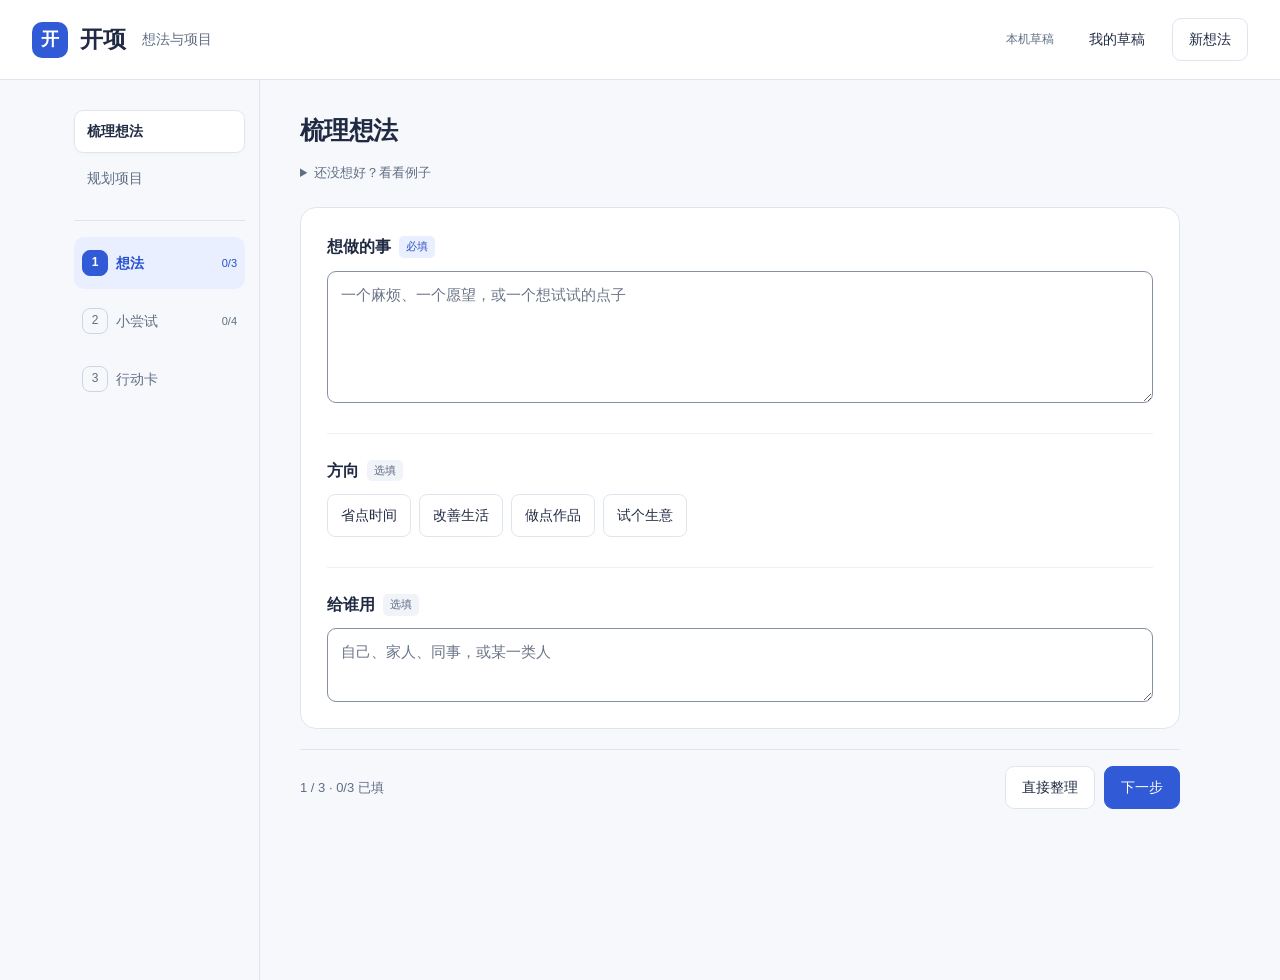
==== web/index.html @ a9c6fb35 "Add idea-to-action and project planning form with local drafts and Codex handoff" ====
<!doctype html>
<html lang="zh-CN">
<head>
<meta charset="utf-8">
<meta http-equiv="Content-Security-Policy" content="default-src 'self'; img-src 'self' data:; style-src 'self' 'unsafe-inline'; connect-src 'self'; object-src 'none'; base-uri 'none'; form-action 'none'"><meta name="viewport" content="width=device-width,initial-scale=1">
<title>开项 · 想法与项目</title>
<meta name="description" content="记录一个想法，整理一次小尝试；需要开发时，继续生成项目简报。">
<link rel="icon" href="data:image/svg+xml,%3Csvg xmlns='http://www.w3.org/2000/svg' viewBox='0 0 32 32'%3E%3Crect width='32' height='32' rx='9' fill='%232e55d4'/%3E%3Cpath d='M9 9h14v4H13v10H9zm8 8h6v6h-6z' fill='white'/%3E%3C/svg%3E">
<link rel="stylesheet" href="styles.css?v=dev">
</head>
<body>
<header class="topbar"><a class="brand" href="#" aria-label="开项首页"><span class="brand-icon">开</span><strong>开项</strong><span class="brand-sub">想法与项目</span></a><div class="header-actions"><span id="saveStatus" class="save-status" role="status">本机草稿</span><button id="draftsBtn" class="btn subtle">我的草稿</button><button id="newBtn" class="btn">新想法</button></div></header>
<div class="layout"><aside class="sidebar"><div class="mode-switch" role="group" aria-label="工作方式"><button data-mode="idea" aria-pressed="false">梳理想法</button><button data-mode="project" aria-pressed="false">规划项目</button></div><nav id="steps" aria-label="填写步骤"></nav></aside>
<main id="main" tabindex="-1"><div id="ideaView" hidden></div><div id="formView"></div><div id="resultView" hidden></div></main>
</div>
<div id="toast" class="toast" aria-hidden="true" hidden></div>
<div id="live" class="sr-only" role="status" aria-live="polite"></div>
<dialog id="draftDialog" aria-labelledby="draftTitle"><div class="dialog-head"><h2 id="draftTitle">我的草稿</h2><button class="btn" id="closeDrafts">关闭</button></div><p class="muted">保存在当前浏览器。换设备或清理浏览器前，请导出备份。</p><div id="draftList"></div><div class="dialog-footer"><button class="btn" id="importBtn">导入 JSON</button><button class="btn" id="backupDraft">备份当前草稿</button><input id="importFile" type="file" accept=".json,application/json" hidden></div></dialog>
<script type="module" src="app.js?v=dev"></script>
</body></html>
---- web/styles.css ----
:root{color-scheme:light;--ink:#202b43;--muted:#606e84;--blue:#315bd6;--soft:#eef3ff;--line:#dfe5ef;--bg:#f6f8fc;--white:#fff;--radius:16px}*{box-sizing:border-box}body{margin:0;font:16px/1.65 -apple-system,BlinkMacSystemFont,"PingFang SC","Microsoft YaHei",sans-serif;color:var(--ink);background:var(--bg)}button,input,textarea,select{font:inherit}button{cursor:pointer}button:disabled{cursor:not-allowed;opacity:.5}a{color:inherit}button,input,textarea,select,a{outline-offset:4px}button:focus-visible,a:focus-visible{outline:3px solid #6e91f1}button{color:inherit}h1,h2,h3,p{margin-top:0}h1{font-size:30px;line-height:1.35;letter-spacing:-.7px;margin-bottom:12px}h2{font-size:21px;line-height:1.45}h3{font-size:17px}.topbar{height:80px;background:white;border-bottom:1px solid var(--line);display:flex;align-items:center;justify-content:space-between;padding:0 32px;gap:20px}.brand{display:flex;align-items:center;gap:12px;text-decoration:none;white-space:nowrap}.brand-icon{width:36px;height:36px;border-radius:10px;background:var(--blue);color:#fff;display:grid;place-items:center;font-weight:700;font-size:18px}.brand strong{font-size:23px}.brand-sub{font-size:14px;color:var(--muted);border-left:1px solid var(--line);padding-left:12px}.header-actions{display:flex;align-items:center;gap:10px}.save-status{font-size:12px;color:var(--muted);margin-right:8px}.btn{display:inline-flex;align-items:center;justify-content:center;gap:6px;background:white;border:1px solid var(--line);border-radius:9px;padding:9px 16px;font-size:14px;min-height:42px;white-space:nowrap}.btn:hover{border-color:#a5b5d5;background:#f6f8fc}.btn.primary{color:white;background:var(--blue);border-color:var(--blue)}.btn.primary:hover{background:#254abb}.btn.subtle{border-color:transparent;background:transparent}.btn.danger{color:#a82d38}.layout{max-width:1530px;margin:auto;display:grid;grid-template-columns:218px minmax(420px,1fr) 296px;min-height:calc(100vh - 80px)}.sidebar{padding:35px 22px;border-right:1px solid var(--line)}.sidebar-label{font-size:12px;color:var(--muted);letter-spacing:2px;margin:0 12px 20px}.step{width:100%;display:flex;align-items:center;text-align:left;gap:12px;padding:13px 12px;margin-bottom:6px;background:none;border:0;border-radius:10px;font-size:14px;color:var(--muted)}.step .number{border:1px solid #cdd5e3;width:26px;height:26px;display:grid;place-items:center;border-radius:8px;font-size:12px;flex-shrink:0}.step.active{background:#e9efff;color:#244fce;font-weight:600}.step.active .number{background:var(--blue);color:white;border-color:var(--blue)}.step-label{flex:1}.step small{font-weight:400;font-size:11px}.sidebar-note{border-top:1px solid var(--line);padding:26px 12px 0;margin-top:30px;font-size:14px}.sidebar-note b{font-size:16px;line-height:1.6;font-weight:600}.sidebar-note p{color:var(--muted);margin-top:14px}.local-label{font-size:12px;color:var(--muted)}main{padding:38px 36px 60px;min-width:0}.eyebrow{font-size:12px;letter-spacing:1.5px;color:var(--blue);font-weight:600;margin-bottom:12px}.lead{color:var(--muted);font-size:14px;margin-bottom:28px}.form-card{background:white;border:1px solid var(--line);border-radius:var(--radius);padding:26px;margin-bottom:20px}.field{border:0;padding:0;margin:0 0 26px;min-width:0}.field:last-child{margin-bottom:0}.field-title,legend{display:block;font-size:16px;font-weight:600;margin-bottom:10px;padding:0}.badge{display:inline-block;font-size:11px;font-weight:500;padding:2px 7px;border-radius:5px;margin-left:8px;vertical-align:2px;line-height:1.6;background:#f0f3f8;color:#68768d}.badge.required{background:#e9efff;color:#3155c2}.hint{font-size:13px;color:var(--muted);margin:-3px 0 12px}.choice-grid{display:grid;grid-template-columns:repeat(2,minmax(0,1fr));gap:10px}.choice{position:relative;display:flex;align-items:flex-start;gap:12px;text-align:left;border:1px solid var(--line);border-radius:11px;padding:15px;background:white;width:100%;min-height:74px}.choice:hover{border-color:#a4b6e4;background:#fafbff}.choice.selected{border-color:var(--blue);background:#f1f5ff;box-shadow:inset 0 0 0 1px var(--blue)}.choice-mark{display:grid;place-items:center;width:18px;height:18px;border:1px solid #bdc7d7;border-radius:5px;flex-shrink:0;margin-top:4px;font-size:12px;color:transparent}.choice.selected .choice-mark{color:white;background:var(--blue);border-color:var(--blue)}.choice.radio .choice-mark{border-radius:50%}.choice-text{min-width:0}.choice-text strong{font-size:14px;font-weight:600;display:block}.choice-text small{font-size:12px;color:var(--muted);display:block;margin-top:3px;font-weight:400;line-height:1.55}.chips{display:flex;flex-wrap:wrap;gap:8px}.chip{border:1px solid var(--line);background:white;padding:9px 13px;border-radius:8px;font-size:14px;min-height:42px}.chip.selected{color:#254fc8;background:var(--soft);border-color:#7996e4}.text-input{display:block;width:100%;border:1px solid #ccd5e3;border-radius:9px;padding:11px 13px;background:#fff;resize:vertical;color:var(--ink);font-size:15px}.text-input:focus{outline:2px solid #88a4ef;outline-offset:1px;border-color:var(--blue)}.text-input::placeholder{color:#8a94a6}textarea.text-input{min-height:104px}.optional-note{padding:12px 15px;font-size:13px;background:#eff3f9;border-radius:9px;color:#54637b;margin-bottom:20px}.field-error{font-size:13px;color:#a52c3b;margin-top:8px}.has-error{border-left:3px solid #b33e4b;padding-left:12px}.form-footer{display:flex;justify-content:space-between;align-items:center;gap:12px;margin-top:26px}.footer-meta{font-size:13px;color:var(--muted)}.footer-actions{display:flex;gap:9px;flex-wrap:wrap}.insight{padding:38px 24px 40px 0}.insight-card{background:#fff;border:1px solid var(--line);border-radius:var(--radius);padding:22px;position:sticky;top:24px}.insight-heading{font-size:12px;letter-spacing:1px;color:var(--muted);margin-bottom:17px}.insight-card h2{font-size:20px;margin-bottom:10px}.insight-card p{font-size:14px;color:var(--muted)}.mini-line{padding:14px 0;border-top:1px solid var(--line);font-size:13px}.mini-line strong{display:block;font-size:14px;margin-bottom:5px}.mini-line span{color:var(--muted)}.progress-track{height:5px;background:#e8edf5;border-radius:5px;overflow:hidden;margin:12px 0 8px}.progress-fill{height:100%;background:var(--blue)}.progress-meta{font-size:12px;color:var(--muted);display:flex;justify-content:space-between}.insight-foot{font-size:12px;color:var(--muted);line-height:1.7;margin:20px 3px}.result-banner{background:#edf2ff;border:1px solid #cedbff;border-radius:16px;padding:24px;margin-bottom:22px}.result-banner h2{margin-bottom:10px}.result-banner p{font-size:14px;margin:0;color:#4c5d85}.result-grid{display:grid;grid-template-columns:1fr 1fr;gap:14px}.result-card{background:white;border:1px solid var(--line);border-radius:12px;padding:21px;margin-bottom:16px}.result-card h3{margin-bottom:12px}.result-card ul{padding-left:20px;margin:0;font-size:14px}.result-card li{margin:8px 0}.result-card p{font-size:14px;white-space:pre-wrap;overflow-wrap:anywhere}.summary-row{display:grid;grid-template-columns:115px 1fr;gap:10px;padding:10px 0;border-bottom:1px solid #edf0f5;font-size:14px}.summary-row:last-child{border:0}.summary-row dt{color:var(--muted)}.summary-row dd{margin:0;white-space:pre-wrap;overflow-wrap:anywhere}.summary-list{margin:0}.toolbar{display:flex;flex-wrap:wrap;gap:9px;margin-bottom:24px}.pill{font-size:12px;background:var(--soft);color:var(--blue);border-radius:5px;padding:3px 8px}.muted{color:var(--muted);font-size:14px}.toast{position:fixed;bottom:28px;left:50%;transform:translateX(-50%);background:#233554;color:white;padding:12px 22px;border-radius:10px;z-index:20;max-width:90vw;font-size:14px;box-shadow:0 8px 30px #15274626}dialog{border:1px solid var(--line);border-radius:18px;padding:26px;width:min(560px,calc(100% - 30px));max-height:85vh;color:var(--ink)}dialog::backdrop{background:#172c4f66}.dialog-head{display:flex;justify-content:space-between;align-items:center;gap:15px;margin-bottom:12px}.dialog-head h2{margin:0}.draft-row{display:flex;align-items:center;gap:10px;padding:15px 0;border-top:1px solid var(--line)}.draft-info{flex:1;min-width:0}.draft-info b{display:block;overflow-wrap:anywhere;font-size:15px}.draft-info small{font-size:12px;color:var(--muted)}.dialog-footer{border-top:1px solid var(--line);padding-top:18px}.empty-state{padding:25px 0;color:var(--muted)}details{font-size:14px}summary{cursor:pointer;color:#3551a4}.brief-text{width:100%;min-height:340px;font:14px/1.8 ui-monospace,monospace;margin-top:15px}.branch-label{display:inline-block;color:var(--blue);font-size:12px;margin-bottom:12px}.count{font-size:12px;color:var(--muted);text-align:right;margin-top:5px}.next-question{padding:10px 0;border-bottom:1px solid var(--line)}[hidden]{display:none!important}@media(min-width:1500px){main{padding-right:50px;padding-left:50px}}@media(max-width:1150px){.layout{grid-template-columns:190px minmax(0,1fr)}.insight{display:none}.sidebar{padding-left:15px;padding-right:15px}main{padding:30px}.topbar{padding:0 24px}.save-status{display:none}}@media(max-width:700px){.topbar{height:auto;min-height:72px;padding:15px 18px;gap:10px;flex-wrap:wrap}.brand-sub{display:none}.header-actions{gap:5px}.header-actions .btn{padding:7px 10px;font-size:13px}.layout{display:block}.sidebar{border-right:0;border-bottom:1px solid var(--line);padding:12px 16px}.sidebar-label,.sidebar-note{display:none}#steps{display:flex;gap:6px;overflow-x:auto}.step{min-width:116px;width:auto;margin:0;padding:8px;gap:6px;white-space:nowrap;font-size:13px}.step small{display:none}.step .number{height:22px;width:22px}.step-label{flex:none}main{padding:26px 18px 40px}h1{font-size:26px}.form-card{padding:19px}.choice-grid{grid-template-columns:1fr 1fr;gap:8px}.choice{padding:12px;gap:8px}.choice-text strong{font-size:14px}.choice-text small{font-size:12px}.form-footer{align-items:flex-start;flex-direction:column}.footer-actions{width:100%}.footer-actions .primary{flex:1}.result-grid{grid-template-columns:1fr}.summary-row{grid-template-columns:90px 1fr}.toolbar .btn{flex:1}dialog{padding:20px}}@media(prefers-reduced-motion:no-preference){button{transition:background .12s,border-color .12s}}@media print{.topbar,.sidebar,.insight,.toolbar,.form-footer,details,.toast{display:none!important}.layout{display:block}main{padding:0}.result-card,.result-banner{break-inside:avoid}body{background:white}.result-grid{display:block}}

.layout{max-width:1160px;grid-template-columns:200px minmax(0,1fr)}main{padding:34px 40px 50px}.sidebar{padding-top:30px}.form-card{padding:26px}.choice{min-height:62px}.brand-sub{border:0;padding-left:4px}h1{font-size:25px;margin-bottom:24px}.choice-text small{line-height:1.5}.save-status{font-size:12px}@media(max-width:700px){.layout{display:block}main{padding:24px 18px}.form-card{padding:19px}h1{font-size:23px}.sidebar{padding:10px 12px}}

.field-multi{font-size:12px;font-weight:400;color:var(--muted);margin-left:8px}.page-heading{display:flex;align-items:baseline;justify-content:space-between;gap:12px}.field{margin-bottom:30px}.field:last-child{margin-bottom:0}

/* Shared navigation, actions and field editing across every step. */
.sidebar{position:sticky;top:0;align-self:start;height:100vh}.step:hover{background:#eef2fa}.step.active:hover{background:#e9efff}.step small{font-variant-numeric:tabular-nums;min-width:30px;text-align:right}
.form-footer{position:sticky;bottom:0;background:rgba(246,248,252,.97);border-top:1px solid var(--line);padding:16px 0;margin-top:20px;z-index:3}.field+.field{padding-top:24px;border-top:1px solid #edf0f5}.chip:hover{border-color:#91a7d8;background:#f6f8fe}.chip.selected{box-shadow:inset 0 0 0 1px #7996e4}.summary-edit{padding:0;border:0;background:transparent;color:var(--muted);text-align:left;font-size:14px}.summary-edit:hover{color:var(--blue)}.summary-edit span{font-size:12px;color:#8b9bb5}.dialog-footer{display:flex;gap:8px;flex-wrap:wrap}.brief-text{min-height:380px}#agentsText{min-height:460px}.toolbar{margin-bottom:16px}
@media(max-width:700px){.sidebar{height:auto;position:sticky;top:0;background:var(--bg);z-index:5}#steps{padding-bottom:3px}.step{min-width:142px}.step small{display:inline-block;font-size:11px;min-width:27px}.form-footer{flex-direction:row;align-items:center;gap:8px;padding:12px 0}.footer-meta{font-size:11px;white-space:nowrap}.footer-actions{width:auto;flex:1;justify-content:flex-end;gap:6px}.footer-actions .btn{padding:8px 10px;font-size:12px}.footer-actions .primary{flex:0}.field+.field{padding-top:20px}.topbar{padding:12px 16px}.summary-row{grid-template-columns:100px 1fr}}
@media print{.sidebar{display:none!important}.summary-edit{color:inherit}.summary-edit span{display:none}}
@media(min-width:701px){.sidebar{padding-left:14px;padding-right:14px}.step{gap:8px;padding-left:8px;padding-right:8px}.step-label{white-space:nowrap}}
/* Handoff: status, decisions for the human, and delivery phases. */
.handoff{border:1px solid var(--line);border-radius:var(--radius);padding:20px 22px;margin-bottom:16px;background:#fff}.handoff h2{font-size:19px;margin:0;display:flex;align-items:center;gap:10px}.handoff p{font-size:14px;color:var(--muted);margin:6px 0 16px}.handoff-dot{width:10px;height:10px;border-radius:50%;background:#b33e4b;flex-shrink:0}.handoff.pending{background:#fff7ea;border-color:#f0d4a6}.handoff.pending .handoff-dot{background:#d0861b}.handoff.ready{background:#ecf7f0;border-color:#b9dfc8}.handoff.ready .handoff-dot{background:#1f8a52}.handoff-counts{display:grid;grid-template-columns:repeat(4,minmax(0,1fr));gap:10px;margin:0}.handoff-counts div{background:rgba(255,255,255,.75);border:1px solid rgba(32,43,67,.06);border-radius:10px;padding:8px 12px}.handoff-counts dt{font-size:12px;color:var(--muted)}.handoff-counts dd{margin:0;font-size:22px;font-weight:600;font-variant-numeric:tabular-nums}
.decision{padding:16px 0;border-top:1px solid #edf0f5}.decision:first-child{border-top:0;padding-top:4px}.decision-q{display:block;font-size:14px;font-weight:600;margin-bottom:8px}.decision textarea.text-input{min-height:64px;font-size:14px}.decision-actions{display:flex;align-items:center;justify-content:space-between;gap:10px;margin-top:6px}.decision-actions .btn{min-height:34px;padding:5px 10px;font-size:13px;color:var(--blue)}.decision-state{font-size:12px;color:#9a5b00}.decision-state::before{content:"● ";font-size:10px}.decision.done .decision-state{color:#1f7a4d}
.phase-list{margin:0;padding-left:22px;font-size:14px}.phase-list li{margin:12px 0}.phase-list li::marker{font-weight:600;color:var(--blue)}.phase-list strong{display:block;margin-bottom:2px}.phase-list span{display:block;color:var(--muted)}
@media(max-width:700px){.handoff-counts{grid-template-columns:repeat(2,minmax(0,1fr))}.handoff{padding:16px}}
@media print{.decision-actions{display:none}}
/* Toasts never block clicks; on phones they sit above the sticky footer. */
.toast{pointer-events:none}@media(max-width:700px){.toast{bottom:88px}}
/* Audit fixes: readable contrast, long titles, focus never hidden behind sticky bars, choice groups without border glitches. */
html{scroll-padding-bottom:96px}h1{overflow-wrap:anywhere}.page-heading h1{flex-shrink:0}main:focus{outline:none}
.choice-set{border:0;padding:0;margin:0;min-width:0}.badge{color:#5a6880}.text-input{border-color:#8590a5}.text-input::placeholder{color:#6b7588}.choice-mark{border-color:#8590a5}
button:focus-visible,a:focus-visible{outline-color:#3f63d6}.chip.selected{border-color:#4f6fd0;font-weight:600}.chip.selected::before{content:"✓ "}
.sr-only{position:absolute;width:1px;height:1px;padding:0;margin:-1px;overflow:hidden;clip:rect(0 0 0 0);white-space:nowrap;border:0}
@media(max-width:700px){html{scroll-padding-top:76px}.page-heading{flex-wrap:wrap}#steps{padding:6px}}

/* Idea path shares draft storage and controls with the project form. */
.mode-switch{display:flex;flex-direction:column;gap:4px;padding-bottom:20px;margin-bottom:16px;border-bottom:1px solid var(--line)}
.mode-switch button{border:1px solid transparent;border-radius:9px;text-align:left;background:transparent;padding:9px 12px;font-size:14px;color:var(--muted)}
.mode-switch button.active{background:white;border-color:var(--line);color:var(--ink);font-weight:600;box-shadow:0 2px 4px #14233d05}
.idea-examples{margin:-10px 0 24px}.idea-examples summary,.field-help summary{color:var(--muted);font-size:13px}
.example-grid{display:grid;grid-template-columns:1fr 1fr;gap:10px;margin-top:14px}.example{background:white;border:1px solid var(--line);border-radius:10px;padding:16px;text-align:left}.example:hover{border-color:var(--blue)}.example strong,.example span,.example small{display:block}.example strong{font-size:14px}.example span{font-size:13px;color:var(--muted);margin:6px 0}.example small{color:var(--blue);font-size:12px}
#idea-who{min-height:64px}#idea-thought{min-height:132px}.field-help{margin-bottom:24px}.field-help p{color:var(--muted);font-size:13px;margin:10px 0}
.card-heading{display:flex;align-items:center;justify-content:space-between;gap:12px}.card-heading h2{font-size:18px;margin:0}.card-heading .btn{font-size:13px;padding:6px 8px}.action-row{display:grid;grid-template-columns:24px minmax(0,1fr);gap:12px;align-items:start;padding:15px 0;border-top:1px solid var(--line)}.action-row:last-child{padding-bottom:0}.action-row input{width:20px;height:20px;margin:14px 0 0;accent-color:var(--blue);cursor:pointer}.action-row textarea{font-size:14px;min-height:108px;line-height:1.7}.action-row.done textarea{color:var(--muted);background:#f7faf8;border-color:#9ebbad}.stale-note{background:#fff5df;padding:10px 12px;border-radius:8px;color:#765118}
.idea-summary{display:flex;align-items:start;justify-content:space-between;gap:16px}.idea-summary p{margin:4px 0;font-size:16px}.next-path{display:flex;align-items:center;justify-content:space-between;gap:18px;padding:14px 0 28px}.next-path h2{font-size:17px;margin-bottom:6px}.next-path p{margin-bottom:0}
@media(max-width:700px){.mode-switch{flex-direction:row;margin:0 0 4px;padding:0 0 8px}.mode-switch button{flex:1;text-align:center;padding:6px 10px;font-size:13px}.sidebar{padding:10px 12px 4px}.step{min-width:130px}.example-grid{grid-template-columns:1fr}.example{padding:13px}.idea-summary{gap:8px}.idea-summary .btn{padding:6px 0}.next-path{align-items:stretch;flex-direction:column;gap:12px}.card-heading h2{font-size:16px}.action-row{gap:8px}.action-row textarea{min-height:148px}html{scroll-padding-top:132px}.form-footer{flex-wrap:wrap}.page-heading h1{flex-shrink:1}}
@media print{.next-path,.idea-examples,.card-heading button,.idea-summary button{display:none}.action-row textarea{border:0;resize:none}.action-row{break-inside:avoid}}
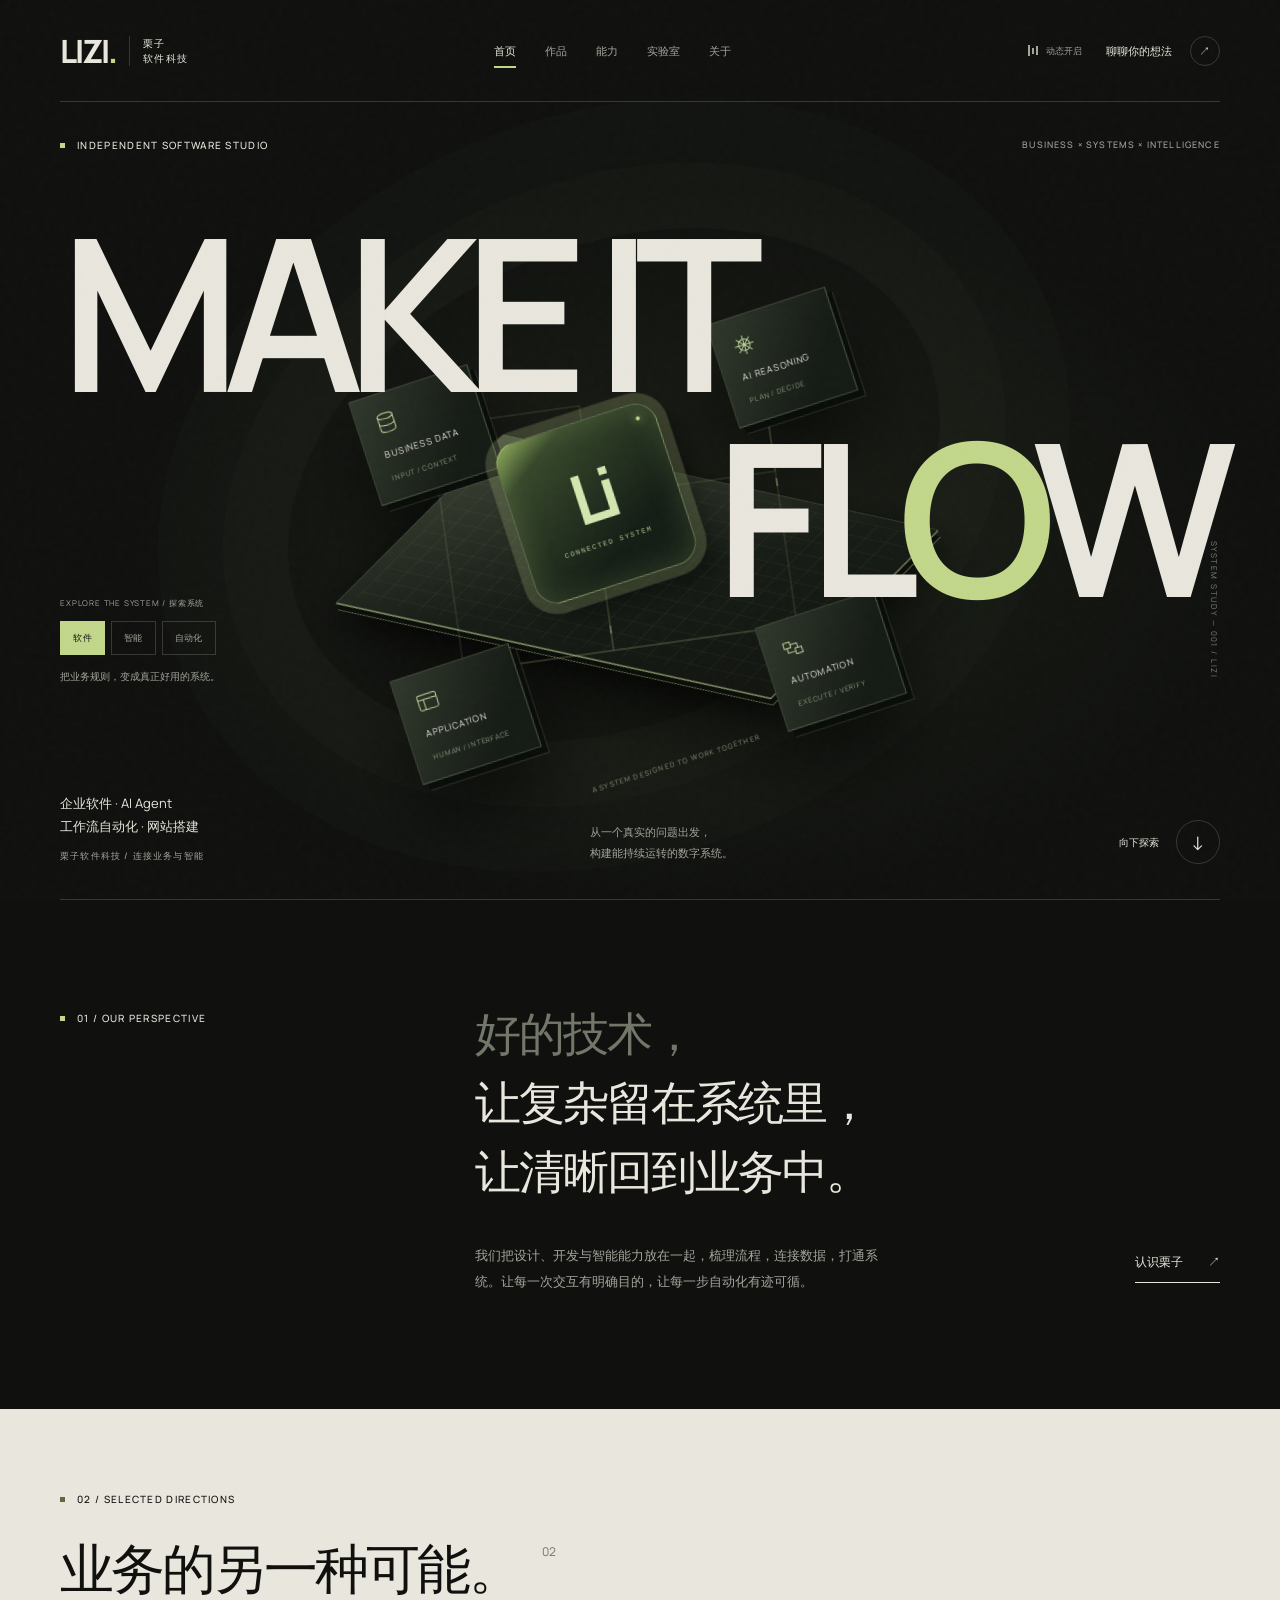
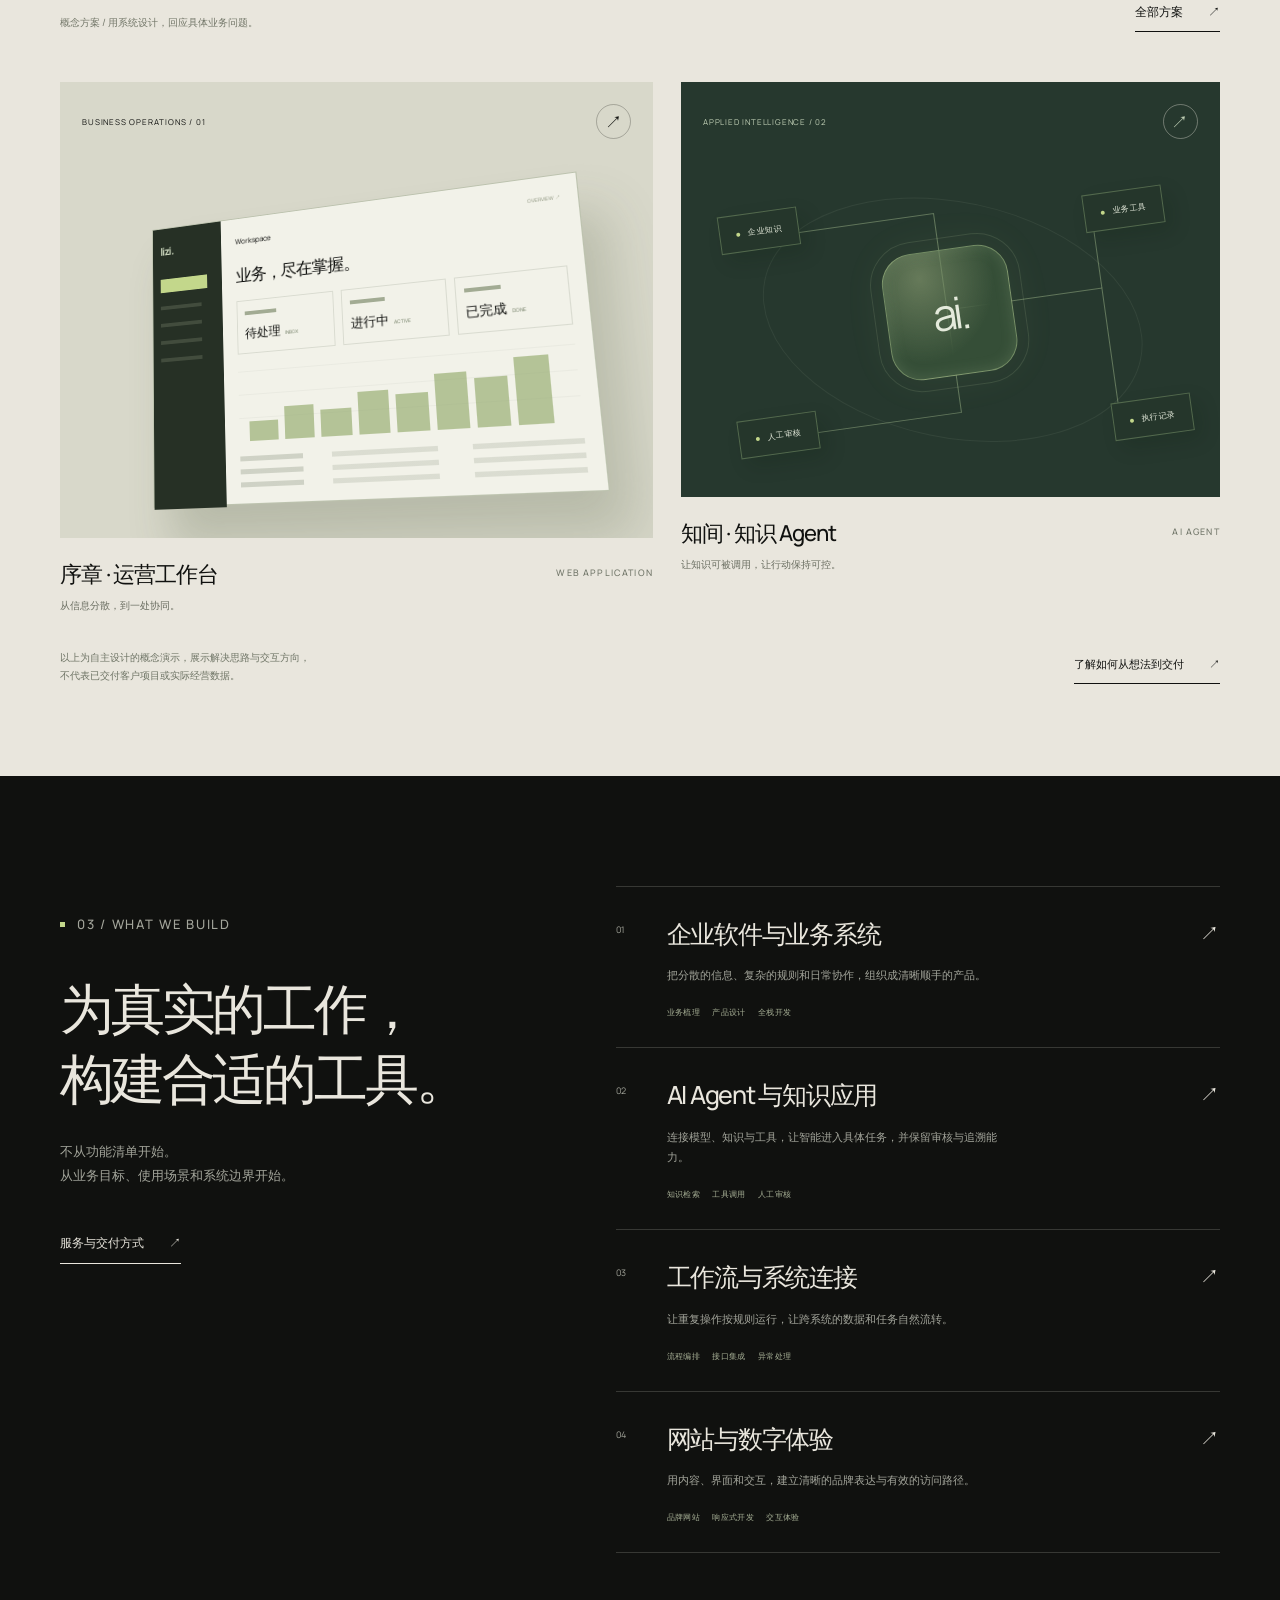
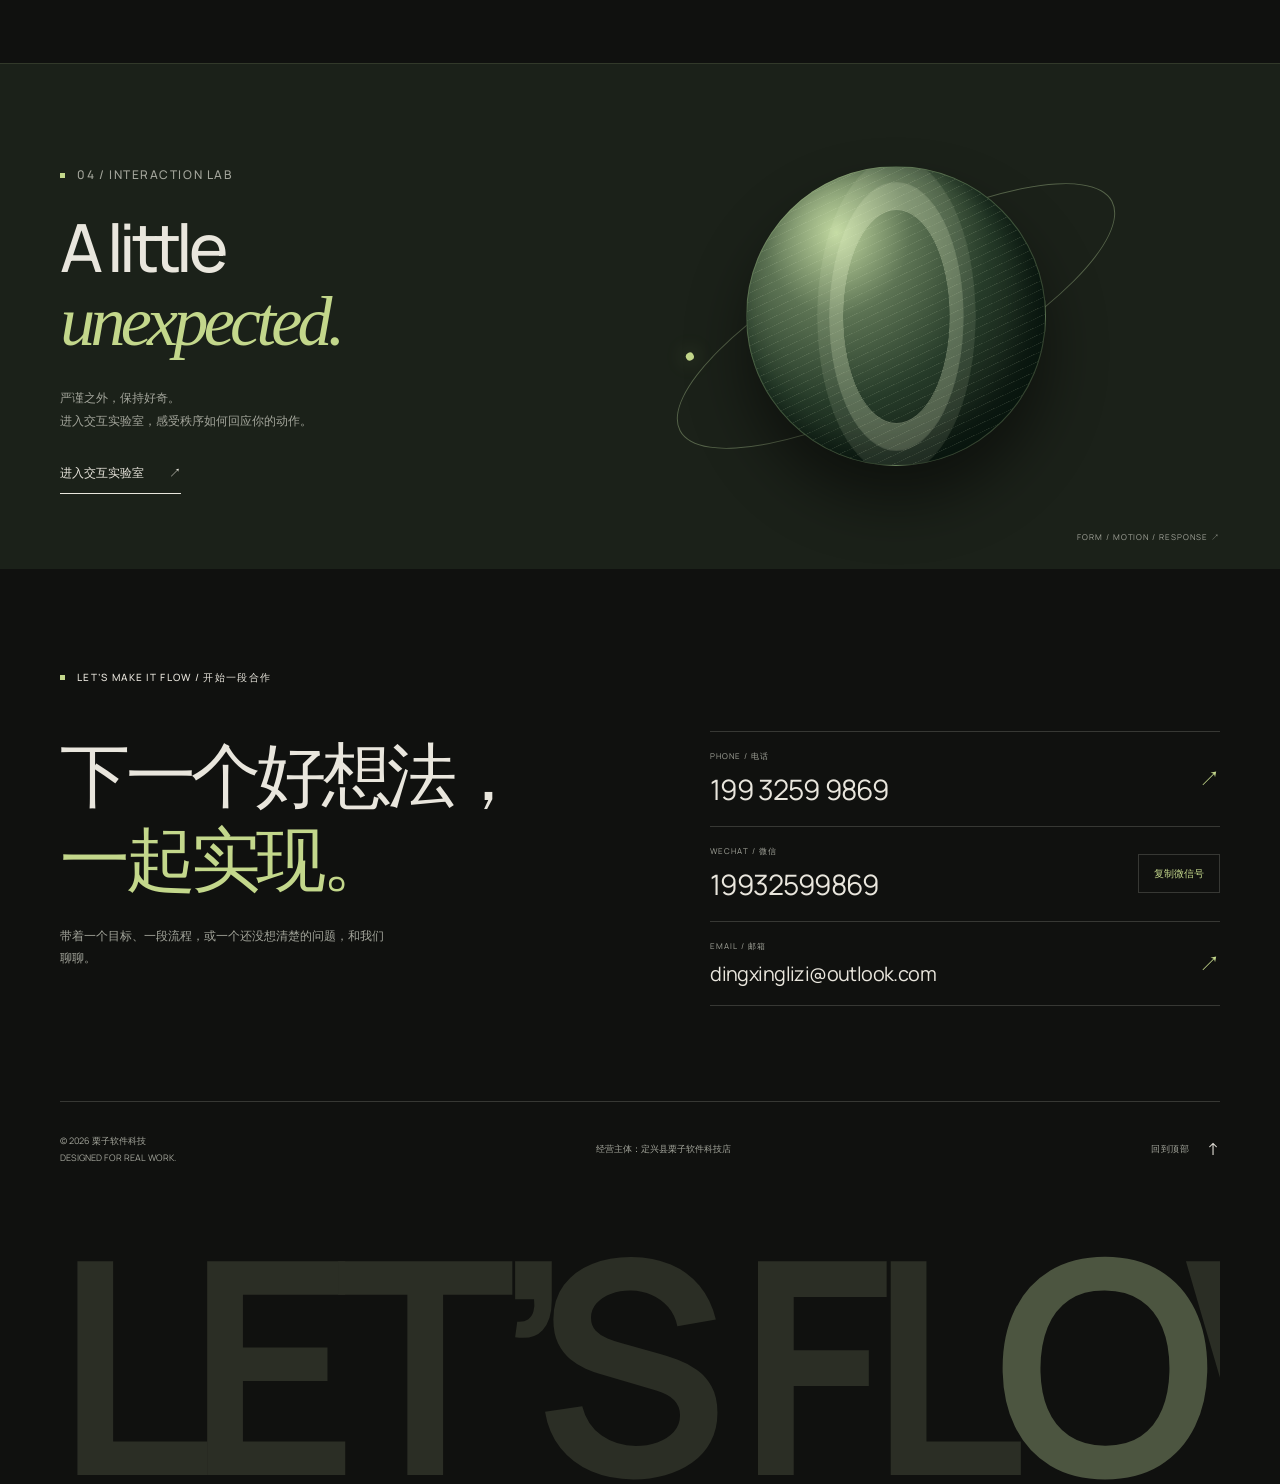
==== commit cdb856a8: "Replace project planner with LIZI multi-page company website" ====
--- a/web/index.html
+++ b/web/index.html
@@ -1,20 +1,55 @@
 <!doctype html>
 <html lang="zh-CN">
 <head>
-<meta charset="utf-8">
-<meta http-equiv="Content-Security-Policy" content="default-src 'self'; img-src 'self' data:; style-src 'self' 'unsafe-inline'; connect-src 'self'; object-src 'none'; base-uri 'none'; form-action 'none'"><meta name="viewport" content="width=device-width,initial-scale=1">
-<title>开项 · 想法与项目</title>
-<meta name="description" content="记录一个想法，整理一次小尝试；需要开发时，继续生成项目简报。">
-<link rel="icon" href="data:image/svg+xml,%3Csvg xmlns='http://www.w3.org/2000/svg' viewBox='0 0 32 32'%3E%3Crect width='32' height='32' rx='9' fill='%232e55d4'/%3E%3Cpath d='M9 9h14v4H13v10H9zm8 8h6v6h-6z' fill='white'/%3E%3C/svg%3E">
-<link rel="stylesheet" href="styles.css?v=dev">
+<meta charset="utf-8"><meta name="viewport" content="width=device-width,initial-scale=1"><meta name="theme-color" content="#10110f">
+<meta name="description" content="栗子软件科技，围绕真实业务设计企业软件、AI Agent 与工作流自动化。让数据、系统与人的协作流动起来。">
+<title>栗子软件科技 — MAKE IT FLOW</title>
+<link rel="icon" href="data:image/svg+xml,%3Csvg xmlns='http://www.w3.org/2000/svg' viewBox='0 0 60 60'%3E%3Crect width='60' height='60' rx='12' fill='%2310110f'/%3E%3Cpath d='M18 14v32h27v-6H25V14z' fill='%23c3d78b'/%3E%3C/svg%3E">
+<link rel="stylesheet" href="shared.css"><script src="shared.js" defer></script>
 </head>
-<body>
-<header class="topbar"><a class="brand" href="#" aria-label="开项首页"><span class="brand-icon">开</span><strong>开项</strong><span class="brand-sub">想法与项目</span></a><div class="header-actions"><span id="saveStatus" class="save-status" role="status">本机草稿</span><button id="draftsBtn" class="btn subtle">我的草稿</button><button id="newBtn" class="btn">新想法</button></div></header>
-<div class="layout"><aside class="sidebar"><div class="mode-switch" role="group" aria-label="工作方式"><button data-mode="idea" aria-pressed="false">梳理想法</button><button data-mode="project" aria-pressed="false">规划项目</button></div><nav id="steps" aria-label="填写步骤"></nav></aside>
-<main id="main" tabindex="-1"><div id="ideaView" hidden></div><div id="formView"></div><div id="resultView" hidden></div></main>
-</div>
-<div id="toast" class="toast" aria-hidden="true" hidden></div>
-<div id="live" class="sr-only" role="status" aria-live="polite"></div>
-<dialog id="draftDialog" aria-labelledby="draftTitle"><div class="dialog-head"><h2 id="draftTitle">我的草稿</h2><button class="btn" id="closeDrafts">关闭</button></div><p class="muted">保存在当前浏览器。换设备或清理浏览器前，请导出备份。</p><div id="draftList"></div><div class="dialog-footer"><button class="btn" id="importBtn">导入 JSON</button><button class="btn" id="backupDraft">备份当前草稿</button><input id="importFile" type="file" accept=".json,application/json" hidden></div></dialog>
-<script type="module" src="app.js?v=dev"></script>
+<body data-page="home">
+<div id="site-header"></div>
+<main id="main">
+<section class="home-hero" aria-labelledby="home-title">
+ <div class="hero-topline"><p class="eyebrow">INDEPENDENT SOFTWARE STUDIO</p><p class="mono">BUSINESS × SYSTEMS × INTELLIGENCE</p></div>
+ <h1 class="hero-h1" id="home-title"><span>MAKE IT</span><span>FL<em>O</em>W<span class="sr-only" style="position:absolute;width:1px;height:1px;overflow:hidden;clip-path:inset(50%)"> — 栗子软件科技，让业务流动起来</span></span></h1>
+ <div class="system-scene" aria-hidden="true">
+  <div class="system-orbit"></div>
+  <div class="system-object">
+   <div class="system-floor"></div>
+   <svg class="route-map" viewBox="0 0 540 530"><path d="M98 158H250V250H435V129M99 158V405H435V405H250V250M435 129V405M99 405H250V250"/><path class="route-pulse" d="M98 158H250V250H435V405"/><path class="route-pulse" d="M435 129V250H250V405H99"/><path class="route-pulse" d="M99 405V158H250V250"/></svg>
+   <div class="system-node node-data"><svg viewBox="0 0 24 24"><ellipse cx="12" cy="5" rx="8" ry="3"/><path d="M4 5v14c0 4 16 4 16 0V5M4 12c0 4 16 4 16 0"/></svg><span>BUSINESS DATA</span><small>INPUT / CONTEXT</small></div>
+   <div class="system-node node-agent"><svg viewBox="0 0 24 24"><path d="M12 2v20M2 12h20M5 5l14 14M5 19 19 5"/><circle cx="12" cy="12" r="6"/></svg><span>AI REASONING</span><small>PLAN / DECIDE</small></div>
+   <div class="system-node node-interface"><svg viewBox="0 0 24 24"><rect x="2" y="4" width="20" height="16" rx="2"/><path d="M2 9h20M8 9v11"/></svg><span>APPLICATION</span><small>HUMAN / INTERFACE</small></div>
+   <div class="system-node node-action"><svg viewBox="0 0 24 24"><path d="M3 5h7v6H3zM14 13h7v6h-7zM10 8h7v5M6 11v5h8"/></svg><span>AUTOMATION</span><small>EXECUTE / VERIFY</small></div>
+   <div class="system-core"><i class="core-led"></i><span class="core-glyph">Li</span><small>CONNECTED SYSTEM</small></div>
+   <span class="object-microcopy">A SYSTEM DESIGNED TO WORK TOGETHER</span>
+  </div>
+ </div>
+ <div class="hero-system-control"><p class="system-control-label">EXPLORE THE SYSTEM / 探索系统</p><div class="system-tabs" role="tablist" aria-label="系统视角"><button class="system-tab" type="button" role="tab" id="tab-software" aria-controls="system-description" aria-selected="true" data-system="software">软件</button><button class="system-tab" type="button" role="tab" id="tab-ai" aria-controls="system-description" aria-selected="false" tabindex="-1" data-system="ai">智能</button><button class="system-tab" type="button" role="tab" id="tab-flow" aria-controls="system-description" aria-selected="false" tabindex="-1" data-system="flow">自动化</button></div><p class="system-tab-description" id="system-description" role="tabpanel" aria-labelledby="tab-software">把业务规则，变成真正好用的系统。</p></div>
+ <div class="hero-coordinate" aria-hidden="true">SYSTEM STUDY — 001 / LIZI</div>
+ <div class="hero-bottom"><div class="hero-service"><p>企业软件 · AI Agent<br>工作流自动化 · 网站搭建</p><p class="mono">栗子软件科技 / 连接业务与智能</p></div><p class="hero-bottom-description">从一个真实的问题出发，<br>构建能持续运转的数字系统。</p><a class="scroll-cue" href="#perspective">向下探索 <span aria-hidden="true">↓</span></a></div><div class="hero-rule"></div>
+</section>
+<section class="home-manifesto wrap" id="perspective" aria-labelledby="manifesto-title">
+ <p class="eyebrow reveal">01 / OUR PERSPECTIVE</p>
+ <div><h2 class="manifesto-statement reveal" id="manifesto-title"><span class="muted">好的技术，</span><br>让复杂留在系统里，<br>让清晰回到业务中。</h2><div class="manifesto-bottom reveal"><p>我们把设计、开发与智能能力放在一起，梳理流程，连接数据，打通系统。让每一次交互有明确目的，让每一步自动化有迹可循。</p><a class="text-link" href="about.html">认识栗子 <span aria-hidden="true">↗</span></a></div></div>
+</section>
+<section class="selected-section light-section wrap" aria-labelledby="selected-title">
+ <p class="eyebrow reveal">02 / SELECTED DIRECTIONS</p>
+ <div class="section-head reveal"><div><div class="selected-title"><h2 id="selected-title">业务的另一种可能。</h2><sup>02</sup></div><p class="selected-note">概念方案 / 用系统设计，回应具体业务问题。</p></div><a class="text-link" href="work.html">全部方案 <span aria-hidden="true">↗</span></a></div>
+ <div class="work-preview-grid">
+  <a class="work-preview-card reveal" href="project.html?project=operations" aria-label="查看序章 · 运营工作台概念方案"><div class="preview-visual"><div class="preview-label"><span>BUSINESS OPERATIONS / 01</span><span class="preview-go" aria-hidden="true">↗</span></div><div class="preview-platform" aria-hidden="true"><div class="p-sidebar"><strong>lizi.</strong><span></span><span></span><span></span><span></span><span></span></div><div class="p-main"><div class="p-top">Workspace <span>OVERVIEW ↗</span></div><div class="p-title">业务，尽在掌握。</div><div class="p-metrics"><div><i></i><b>待处理<small>INBOX</small></b></div><div><i></i><b>进行中<small>ACTIVE</small></b></div><div><i></i><b>已完成<small>DONE</small></b></div></div><div class="p-chart"><i style="--h:30%"></i><i style="--h:49%"></i><i style="--h:40%"></i><i style="--h:62%"></i><i style="--h:55%"></i><i style="--h:80%"></i><i style="--h:70%"></i><i style="--h:95%"></i></div><div class="p-table"><i></i><i></i><i></i></div></div></div></div><div class="work-preview-title"><div><h3>序章 · 运营工作台</h3><p>从信息分散，到一处协同。</p></div><span class="mono">WEB APPLICATION</span></div></a>
+  <a class="work-preview-card reveal" href="project.html?project=agent" aria-label="查看知间 · 知识 Agent概念方案"><div class="preview-visual preview-system"><div class="preview-label"><span>APPLIED INTELLIGENCE / 02</span><span class="preview-go" aria-hidden="true">↗</span></div><div class="agent-map" aria-hidden="true"><div class="agent-orbit"></div><svg class="agent-lines" viewBox="0 0 440 350" preserveAspectRatio="none"><path d="M62 57H218V165H370V90M218 165V280H66M218 165H370V320"/></svg><div class="agent-center">ai.</div><div class="agent-mini am1">企业知识</div><div class="agent-mini am2">业务工具</div><div class="agent-mini am3">人工审核</div><div class="agent-mini am4">执行记录</div></div></div><div class="work-preview-title"><div><h3>知间 · 知识 Agent</h3><p>让知识可被调用，让行动保持可控。</p></div><span class="mono">AI AGENT</span></div></a>
+ </div>
+ <div class="selected-end reveal"><p>以上为自主设计的概念演示，展示解决思路与交互方向，<br>不代表已交付客户项目或实际经营数据。</p><a class="text-link" href="capabilities.html#process">了解如何从想法到交付 <span aria-hidden="true">↗</span></a></div>
+</section>
+<section class="home-capabilities wrap" aria-labelledby="capabilities-title"><div class="capability-intro reveal"><p class="eyebrow">03 / WHAT WE BUILD</p><h2 id="capabilities-title">为真实的工作，<br>构建合适的工具。</h2><p>不从功能清单开始。<br>从业务目标、使用场景和系统边界开始。</p><a class="text-link" href="capabilities.html">服务与交付方式 <span aria-hidden="true">↗</span></a></div><div class="capability-list">
+ <a class="capability-row reveal" href="capabilities.html#software"><span class="capability-number">01</span><div><h3>企业软件与业务系统</h3><p>把分散的信息、复杂的规则和日常协作，组织成清晰顺手的产品。</p><div class="capability-tags"><span>业务梳理</span><span>产品设计</span><span>全栈开发</span></div></div><span class="row-arrow" aria-hidden="true">↗</span></a>
+ <a class="capability-row reveal" href="capabilities.html#agent"><span class="capability-number">02</span><div><h3>AI Agent 与知识应用</h3><p>连接模型、知识与工具，让智能进入具体任务，并保留审核与追溯能力。</p><div class="capability-tags"><span>知识检索</span><span>工具调用</span><span>人工审核</span></div></div><span class="row-arrow" aria-hidden="true">↗</span></a>
+ <a class="capability-row reveal" href="capabilities.html#automation"><span class="capability-number">03</span><div><h3>工作流与系统连接</h3><p>让重复操作按规则运行，让跨系统的数据和任务自然流转。</p><div class="capability-tags"><span>流程编排</span><span>接口集成</span><span>异常处理</span></div></div><span class="row-arrow" aria-hidden="true">↗</span></a>
+ <a class="capability-row reveal" href="capabilities.html#web"><span class="capability-number">04</span><div><h3>网站与数字体验</h3><p>用内容、界面和交互，建立清晰的品牌表达与有效的访问路径。</p><div class="capability-tags"><span>品牌网站</span><span>响应式开发</span><span>交互体验</span></div></div><span class="row-arrow" aria-hidden="true">↗</span></a>
+ </div></section>
+<section class="home-lab" aria-labelledby="lab-title"><div class="home-lab-copy reveal"><p class="eyebrow">04 / INTERACTION LAB</p><h2 id="lab-title">A little<br><em>unexpected.</em></h2><p>严谨之外，保持好奇。<br>进入交互实验室，感受秩序如何回应你的动作。</p><a class="text-link" href="lab.html">进入交互实验室 <span aria-hidden="true">↗</span></a></div><a class="lab-teaser-art" href="lab.html" aria-label="探索交互实验室"><div class="lab-sphere"></div><div class="lab-ring"></div><span class="lab-teaser-caption">FORM / MOTION / RESPONSE ↗</span></a></section>
+</main>
+<div id="site-footer"></div>
 </body></html>
--- a/web/shared.css
+++ b/web/shared.css
@@ -0,0 +1,17 @@
+@font-face{font-family:Manrope;src:url('assets/manrope.woff2') format('woff2');font-style:normal;font-weight:200 800;font-display:swap}
+:root{--bg:#10110f;--paper:#e9e6dd;--muted:#a3a59b;--accent:#c3d78b;--copper:#b98e6d;--line:rgba(233,230,221,.18);--gutter:clamp(22px,4.7vw,88px);--ease:cubic-bezier(.22,.8,.25,1)}
+*,*:before,*:after{box-sizing:border-box}html{scroll-behavior:smooth;background:var(--bg);scrollbar-color:#6b7161 var(--bg)}body{margin:0;background:var(--bg);color:var(--paper);font-family:Manrope,'PingFang SC','Microsoft YaHei',sans-serif;font-size:14px;-webkit-font-smoothing:antialiased;overflow-x:clip}body:after{content:'';position:fixed;inset:0;pointer-events:none;z-index:100;opacity:.028;background-image:url("data:image/svg+xml,%3Csvg viewBox='0 0 170 170' xmlns='http://www.w3.org/2000/svg'%3E%3Cfilter id='n'%3E%3CfeTurbulence type='fractalNoise' baseFrequency='.8' numOctaves='3' stitchTiles='stitch'/%3E%3C/filter%3E%3Cpath filter='url(%23n)' opacity='.7' d='M0 0h170v170H0z'/%3E%3C/svg%3E")}a{color:inherit;text-decoration:none}button{font:inherit;color:inherit;border:0;background:none;cursor:pointer}button,a{-webkit-tap-highlight-color:transparent;touch-action:manipulation}button:disabled{cursor:default}img,svg,canvas{display:block;max-width:100%}img{height:auto}h1,h2,h3,h4,p{margin:0}h1,h2,h3,h4{font-weight:500}ul{padding:0;margin:0;list-style:none}::selection{background:var(--accent);color:var(--bg)}:focus-visible{outline:2px solid var(--accent);outline-offset:6px}.wrap{padding-left:var(--gutter);padding-right:var(--gutter)}.mono,.eyebrow,.page-kicker{font-family:Manrope,ui-monospace,monospace;font-size:10px;font-weight:500;line-height:1.7;letter-spacing:.13em;text-transform:uppercase}.eyebrow,.page-kicker{display:flex;align-items:center;gap:12px}.eyebrow:before,.page-kicker:before{content:'';width:5px;height:5px;background:var(--accent);flex-shrink:0}.muted{color:var(--muted)}.display{font-size:clamp(52px,7.8vw,128px);line-height:1.07;letter-spacing:-.07em;font-weight:500}.lead{font-size:clamp(16px,1.6vw,23px);line-height:1.9;letter-spacing:-.02em}.section{padding-top:120px;padding-bottom:120px}.section-head{display:flex;align-items:start;justify-content:space-between;gap:32px;margin-bottom:50px}.section-head h2{font-size:clamp(32px,4.2vw,64px);letter-spacing:-.055em;line-height:1.25}.section-head>p{max-width:320px;line-height:1.9;color:var(--muted)}.button,.button-outline{display:inline-flex;justify-content:center;align-items:center;gap:38px;padding:17px 25px;border-radius:0;font-size:12px;line-height:1.6;min-height:54px;transition:background .25s,color .25s,border-color .25s;white-space:nowrap}.button{background:var(--accent);color:var(--bg);border:1px solid var(--accent)}.button:hover{background:var(--paper);border-color:var(--paper)}.button-outline{border:1px solid var(--line);color:var(--paper)}.button-outline:hover{border-color:var(--paper);background:rgba(255,255,255,.04)}.button span:last-child,.button-outline span:last-child{font-size:18px;transition:transform .3s}.button:hover span:last-child,.button-outline:hover span:last-child{transform:translate(3px,-3px)}.text-link{display:inline-flex;align-items:center;gap:25px;font-size:12px;line-height:1.8;border-bottom:1px solid currentColor;padding:4px 0 9px}.text-link span:last-child{transition:transform .25s}.text-link:hover span:last-child{transform:translate(4px,-3px)}.pill{display:inline-block;padding:7px 12px;border:1px solid currentColor;border-radius:30px;font-size:10px;line-height:1.3;letter-spacing:.03em}.grid-2{display:grid;grid-template-columns:1fr 1fr;gap:40px}.light-section{background:var(--paper);color:var(--bg)}.light-section .eyebrow:before{background:#5d6d3a}.light-section .muted,.light-section .section-head>p{color:#66695d}.light-section .button-outline{color:var(--bg);border-color:#10110f40}.skip-link{position:fixed;z-index:300;top:-100px;left:20px;background:var(--accent);color:var(--bg);padding:15px 24px}.skip-link:focus{top:15px}.site-header{height:102px;display:flex;align-items:center;justify-content:space-between;gap:28px;position:relative;z-index:80;border-bottom:1px solid var(--line);margin:0 var(--gutter)}.brand{display:flex;align-items:center;gap:13px;flex-shrink:0}.brand-mark{font-size:32px;font-weight:750;letter-spacing:-.07em;line-height:1}.brand-cn{font-size:10px;line-height:1.5;letter-spacing:.13em;max-width:80px;min-width:69px;white-space:nowrap;border-left:1px solid var(--line);padding-left:13px}.desktop-nav{display:flex;gap:29px;align-items:center}.nav-item{font-size:11px;position:relative;padding:12px 0;color:var(--muted);transition:color .2s}.nav-item:hover,.nav-item[aria-current=page]{color:var(--paper)}.nav-item[aria-current=page]:after{content:'';position:absolute;left:0;right:0;bottom:3px;height:2px;background:var(--accent)}.header-end{display:flex;gap:24px;align-items:center}.header-contact{font-size:11px;display:flex;align-items:center;gap:18px}.header-contact span{display:grid;place-items:center;height:30px;width:30px;border:1px solid var(--line);border-radius:50%;transition:background .2s,color .2s}.header-contact:hover span{background:var(--accent);color:var(--bg)}.motion-button{display:flex;align-items:center;gap:8px;color:var(--muted);font-size:9px;padding:8px 0}.motion-icon{display:flex;gap:2px;height:13px;align-items:center}.motion-icon i{width:2px;background:currentColor;height:11px;animation:wave .9s ease-in-out infinite alternate}.motion-icon i:nth-child(2){height:6px;animation-delay:-.4s}.motion-icon i:nth-child(3){height:9px;animation-delay:-.6s}.motion-button[aria-pressed=true] .motion-icon i{animation:none;height:3px}.menu-toggle{display:none}.mobile-nav{display:none}.page-intro{padding-top:78px;padding-bottom:78px}.page-intro .page-kicker{margin-bottom:38px}.page-intro .display{max-width:1050px}.page-intro .lead{margin-top:32px;max-width:620px;color:var(--muted)}.page-progress{position:fixed;left:0;top:0;height:2px;background:var(--accent);width:100%;transform:scaleX(0);transform-origin:0 0;z-index:150;pointer-events:none}
+/* HOME — an original digital-systems study. */
+.home-hero{position:relative;min-height:790px;height:calc(100svh - 102px);max-height:1100px;isolation:isolate;overflow:hidden}.hero-topline{position:absolute;left:var(--gutter);right:var(--gutter);top:35px;display:flex;justify-content:space-between;gap:24px;z-index:4}.hero-topline .mono{color:var(--muted);font-size:9px}.hero-h1{position:absolute;top:14%;left:var(--gutter);right:var(--gutter);font-size:clamp(100px,16.6vw,280px);line-height:.91;letter-spacing:-.085em;font-weight:650;z-index:3;pointer-events:none}.hero-h1 span{display:block;width:max-content}.hero-h1 span:last-child{margin-top:12px;margin-left:auto;position:relative}.hero-h1 em{font-style:normal;color:var(--accent)}.hero-bottom{position:absolute;bottom:36px;left:var(--gutter);right:var(--gutter);display:grid;grid-template-columns:1fr 1fr auto;align-items:end;gap:28px;z-index:5}.hero-service p{font-size:13px;line-height:1.8;max-width:245px}.hero-service .mono{font-size:9px;color:var(--muted);margin-top:9px}.hero-bottom-description{font-size:11px;line-height:1.9;color:var(--muted);max-width:260px}.scroll-cue{display:flex;align-items:center;gap:17px;font-size:10px}.scroll-cue span{border:1px solid var(--line);width:44px;height:44px;border-radius:50%;display:grid;place-items:center;font-size:19px;transition:background .2s,color .2s}.scroll-cue:hover span{background:var(--paper);color:var(--bg)}.system-scene{position:absolute;inset:0;z-index:1;perspective:1000px;--rx:0deg;--ry:0deg;--system-color:#c3d78b}.system-scene:before{content:'';position:absolute;inset:-15%;background:radial-gradient(ellipse at 53% 54%,#4c62342b,transparent 45%);pointer-events:none}.system-orbit{position:absolute;width:680px;height:480px;left:48%;top:48%;transform:translate(-50%,-50%) rotate(-23deg);border:1px solid #b4c5950a;border-radius:50%;box-shadow:0 0 0 65px #b4c59504,0 0 0 130px #b4c59503}.system-object{width:540px;height:530px;position:absolute;left:48%;top:51%;transform:translate(-50%,-50%) rotateX(var(--rx)) rotateY(var(--ry)) rotate(-8deg);transform-style:preserve-3d;transition:transform 1s var(--ease);filter:drop-shadow(0 38px 35px #0008)}.system-floor{position:absolute;left:30px;right:0;top:160px;height:330px;transform:rotateX(58deg) rotateZ(35deg);background:linear-gradient(135deg,#3b4234,#171c16 55%,#121510);border:1px solid #b3c48b4d;box-shadow:1px 2px 0 #839065,8px 10px 0 #0a0d09,9px 11px 0 #707c55,19px 24px 45px #0009}.system-floor:after{content:'';position:absolute;inset:14px;background-image:linear-gradient(#c3d78b12 1px,transparent 1px),linear-gradient(90deg,#c3d78b12 1px,transparent 1px);background-size:24px 24px}.route-map{position:absolute;inset:0;width:100%;height:100%;opacity:.7;overflow:visible}.route-map path{fill:none;stroke:#b8c990;stroke-opacity:.3;stroke-width:1}.route-map .route-pulse{stroke:var(--system-color);stroke-opacity:1;stroke-dasharray:8 210;animation:routeFlow 5s linear infinite}.route-map .route-pulse:nth-last-child(2){animation-delay:-2s}.route-map .route-pulse:last-child{animation-delay:-3.7s}.system-core{position:absolute;top:173px;left:169px;width:168px;height:168px;border:1px solid #d7edaa66;border-radius:23px;background:linear-gradient(145deg,#8eab5a,#36472b 18%,#151e16 70%);box-shadow:inset 0 0 30px #bedc842b,0 0 0 10px #b7ce8710,0 0 0 11px #bed1942b,13px 18px 25px #0006;transform:rotate(-10deg);display:flex;justify-content:center;align-items:center;flex-direction:column;color:#d4e6b0}.core-glyph{font-weight:700;font-size:69px;line-height:1;letter-spacing:-.12em;margin-left:-6px}.system-core small{font-family:monospace;font-size:7px;letter-spacing:.22em;margin-top:12px;color:#b4c892}.core-led{position:absolute;width:4px;height:4px;background:var(--system-color);border-radius:50%;top:13px;right:15px;box-shadow:0 0 9px var(--system-color)}.system-node{position:absolute;border:1px solid #adbb8f42;background:linear-gradient(120deg,#30382c,#151b15 75%);box-shadow:5px 7px 0 #090d09,6px 8px 0 #6b77594d;padding:18px;width:125px;min-height:87px;display:flex;flex-direction:column;gap:13px;font-size:9px;letter-spacing:.09em;transform:rotate(-10deg)}.system-node svg{width:23px;height:23px;stroke:#c2d69d;fill:none;stroke-width:1}.system-node small{font-size:7px;color:#8b9b7d}.node-data{left:30px;top:111px}.node-agent{right:20px;top:84px}.node-action{right:14px;bottom:30px}.node-interface{left:32px;bottom:28px}.object-microcopy{position:absolute;left:208px;bottom:0;font-size:7px;letter-spacing:.18em;color:#869077;transform:rotate(-10deg)}.hero-system-control{position:absolute;left:var(--gutter);top:62%;z-index:5}.system-control-label{font-size:8px;letter-spacing:.1em;color:var(--muted);margin-bottom:12px}.system-tabs{display:flex;gap:6px}.system-tab{font-size:9px;letter-spacing:.04em;border:1px solid var(--line);padding:9px 12px;color:var(--muted);transition:all .25s}.system-tab[aria-selected=true]{background:var(--accent);border-color:var(--accent);color:var(--bg)}.system-tab:hover{border-color:var(--accent)}.system-tab-description{font-size:10px;line-height:1.8;color:var(--muted);margin-top:12px;width:195px;min-height:36px}.hero-coordinate{position:absolute;right:var(--gutter);top:55%;font-size:8px;color:#7d8474;writing-mode:vertical-rl;letter-spacing:.18em}.hero-rule{height:1px;background:var(--line);position:absolute;bottom:0;left:var(--gutter);right:var(--gutter)}
+.home-manifesto{padding-top:98px;padding-bottom:115px;display:grid;grid-template-columns:1fr 2.1fr;gap:60px}.home-manifesto .eyebrow{align-self:start;margin-top:12px}.manifesto-statement{font-size:clamp(30px,3.6vw,56px);line-height:1.5;letter-spacing:-.045em;max-width:900px}.manifesto-statement .muted{color:#72776a}.manifesto-bottom{display:flex;justify-content:space-between;align-items:start;gap:50px;margin-top:38px}.manifesto-bottom p{font-size:13px;line-height:1.95;color:var(--muted);max-width:410px}.manifesto-bottom .text-link{flex-shrink:0;margin-top:4px}
+.selected-section{padding-top:82px;padding-bottom:92px}.selected-section .section-head{align-items:end}.selected-title{display:flex;gap:22px;align-items:start}.selected-title sup{font-size:12px;margin-top:9px;letter-spacing:0;color:#6f7660}.selected-section .eyebrow{margin-bottom:26px}.selected-note{font-size:10px;line-height:1.9;color:#74786a;margin-top:12px}.work-preview-grid{display:grid;grid-template-columns:1.1fr 1fr;gap:28px}.work-preview-card{display:block;min-width:0}.preview-visual{aspect-ratio:1.3;position:relative;overflow:hidden;background:#d8d8ca;isolation:isolate}.preview-label{position:absolute;top:22px;left:22px;right:22px;display:flex;justify-content:space-between;align-items:center;font-size:8px;letter-spacing:.1em;z-index:4}.preview-go{width:35px;height:35px;border:1px solid #10110f40;border-radius:50%;display:grid;place-items:center;font-size:17px;transition:background .3s,color .3s,transform .3s}.work-preview-card:hover .preview-go{background:var(--bg);color:var(--paper);transform:rotate(45deg)}.work-preview-title{display:flex;justify-content:space-between;align-items:start;padding-top:21px;gap:18px}.work-preview-title h3{font-size:22px;letter-spacing:-.04em}.work-preview-title p{font-size:10px;margin-top:8px;color:#6a6e61}.work-preview-title .mono{font-size:9px;color:#73786b;padding-top:6px}.preview-platform{position:absolute;width:76%;left:12%;top:25%;height:66%;background:#f2f2e9;transform:perspective(700px) rotateY(-14deg) rotateX(8deg) rotateZ(-5deg);box-shadow:20px 40px 45px #4f5b3c3b;transition:transform .8s var(--ease);border:1px solid #bcc2ae;display:grid;grid-template-columns:18% 1fr}.work-preview-card:hover .preview-platform{transform:perspective(700px) rotateY(-7deg) rotateX(3deg) rotateZ(-2deg) translateY(-7px)}.p-sidebar{background:#263025;display:flex;flex-direction:column;padding:17px 9px;gap:15px;color:#d4dfc5;font-size:6px}.p-sidebar strong{font-size:12px;letter-spacing:-.05em;margin-bottom:8px}.p-sidebar span{display:block;height:4px;background:#d1dfbb29;width:76%}.p-sidebar span:nth-child(2){background:#c3d78b;width:88%;height:15px}.p-main{padding:19px 16px}.p-top{font-size:8px;display:flex;justify-content:space-between}.p-top span{font-size:5px;color:#868e77}.p-title{margin-top:20px;font-size:18px;letter-spacing:-.06em}.p-metrics{display:grid;grid-template-columns:repeat(3,1fr);gap:8px;margin-top:15px}.p-metrics div{border:1px solid #343d2921;padding:11px 8px;min-height:52px}.p-metrics i{display:block;width:40%;height:4px;background:#a2ab93;margin-bottom:9px}.p-metrics b{font-size:13px;font-weight:500}.p-metrics small{font-size:5px;margin-left:5px;color:#7e8972}.p-chart{height:75px;margin-top:15px;background:repeating-linear-gradient(0deg,transparent,transparent 23px,#26302515 24px);position:relative;display:flex;gap:7px;align-items:end;padding:8px 11px 0}.p-chart i{width:10%;height:var(--h);background:#9aaf76;opacity:.7}.p-table{margin-top:15px;display:grid;gap:8px}.p-table i{height:5px;background:linear-gradient(90deg,#37472c30 20%,transparent 20% 29%,#37472c20 29% 60%,transparent 60% 70%,#37472c20 70%);display:block}.preview-system{background:#26382e;color:#e4eadb}.preview-system:before{content:'';position:absolute;inset:0;background-image:radial-gradient(#cee4c01f .7px,transparent .7px);background-size:16px 16px;mask-image:radial-gradient(ellipse at center,#000,transparent 75%)}.preview-system .preview-go{border-color:#e9e6dd60}.preview-system .preview-label{color:#c2d1b7}.agent-map{position:absolute;inset:19% 8% 5%;transform:rotate(-8deg);transition:transform .8s var(--ease)}.work-preview-card:hover .agent-map{transform:rotate(-3deg) scale(1.04)}.agent-lines{position:absolute;inset:0;width:100%;height:100%}.agent-lines path{fill:none;stroke:#bad29d66;stroke-width:1}.agent-center{position:absolute;top:28%;left:36%;width:28%;aspect-ratio:1;display:grid;place-items:center;border:1px solid #c5de9f70;border-radius:24%;background:radial-gradient(ellipse at 30% 20%,#c0d6976b,#354e37 60%);box-shadow:0 0 45px #b8d78c13,inset 0 0 15px #d8edba25;font-size:44px;letter-spacing:-.08em}.agent-center:after{content:'';position:absolute;inset:-13px;border:1px solid #cee4af20;border-radius:29%}.agent-mini{position:absolute;background:#25362b;border:1px solid #8eac7a70;padding:12px 16px;font-size:8px;letter-spacing:.06em;box-shadow:7px 9px 20px #05140a22}.agent-mini:before{content:'';width:4px;height:4px;display:inline-block;margin-right:8px;background:#c3d78b;border-radius:50%}.am1{left:2%;top:8%}.am2{right:0;top:17%}.am3{left:0;bottom:15%}.am4{right:0;bottom:4%}.agent-orbit{position:absolute;width:85%;height:75%;left:8%;top:13%;border:1px solid #d4e2c213;border-radius:50%;transform:rotate(20deg)}.selected-end{display:flex;justify-content:space-between;align-items:end;margin-top:35px}.selected-end p{font-size:10px;line-height:1.8;color:#6e7465;max-width:410px}.selected-end .text-link{font-size:11px}
+.home-capabilities{display:grid;grid-template-columns:.9fr 1.2fr;gap:8vw;padding-top:110px;padding-bottom:110px}.capability-intro .eyebrow{margin-bottom:36px}.capability-intro h2{font-size:clamp(34px,4.2vw,64px);line-height:1.3;letter-spacing:-.06em}.capability-intro>p{max-width:280px;margin-top:26px;line-height:1.9;color:var(--muted);font-size:13px}.capability-intro .text-link{margin-top:40px}.capability-row{padding:29px 0;border-top:1px solid var(--line);display:grid;grid-template-columns:35px 1fr 20px;gap:16px;position:relative}.capability-row:last-child{border-bottom:1px solid var(--line)}.capability-row:before{content:'';position:absolute;inset:0 -16px;background:#c3d78b06;opacity:0;transition:opacity .3s}.capability-row:hover:before{opacity:1}.capability-number{font-size:9px;color:var(--muted);padding-top:7px}.capability-row h3{font-size:25px;letter-spacing:-.05em;line-height:1.45;transition:color .25s}.capability-row:hover h3{color:var(--accent)}.capability-row p{font-size:11px;line-height:1.9;color:var(--muted);margin-top:13px;max-width:350px}.capability-row .row-arrow{font-size:19px;padding-top:4px;transition:transform .25s}.capability-row:hover .row-arrow{transform:translate(3px,-3px)}.capability-tags{display:flex;gap:12px;margin-top:20px;font-size:8px;letter-spacing:.05em;color:#a7b096}.home-lab{background:#1b2119;border-top:1px solid #b7c79425;display:grid;grid-template-columns:1fr 1fr;min-height:480px;overflow:hidden}.home-lab-copy{padding:75px var(--gutter);padding-right:0;z-index:2}.home-lab-copy h2{font-size:clamp(38px,5.2vw,75px);letter-spacing:-.07em;line-height:1.05;margin-top:26px}.home-lab-copy h2 em{font:italic 1.05em Georgia,serif;color:var(--accent)}.home-lab-copy>p{font-size:12px;line-height:1.9;color:var(--muted);margin:25px 0;max-width:300px}.lab-teaser-art{position:relative;min-height:420px;isolation:isolate}.lab-sphere{width:300px;height:300px;position:absolute;left:40%;top:50%;transform:translate(-50%,-50%);border-radius:50%;background:radial-gradient(ellipse at 30% 22%,#c1d8a0,#5d7454 25%,#263b29 52%,#131f16 75%);box-shadow:inset -16px -14px 30px #07140de6,0 35px 60px #0007;border:1px solid #a1ba8340;overflow:hidden}.lab-sphere:before{content:'';position:absolute;inset:0;background:repeating-linear-gradient(0deg,transparent,transparent 7px,#e6f4ce22 8px);border-radius:50%;transform:rotate(-25deg)}.lab-sphere:after{content:'';position:absolute;inset:14%;border:1px solid #ecf7d356;border-radius:50%;transform:rotateY(60deg);box-shadow:0 0 0 26px #e5ffb90b,0 0 0 27px #ecf7d325,0 0 0 50px #e5ffb905,0 0 0 51px #ecf7d315}.lab-ring{position:absolute;width:490px;height:150px;left:40%;top:50%;transform:translate(-50%,-50%) rotate(-28deg);border:1px solid #b0c89366;border-radius:50%;z-index:-1}.lab-ring:after{content:'';position:absolute;left:8%;top:6%;width:8px;height:8px;border-radius:50%;background:var(--accent);box-shadow:0 0 20px #c3d78b66}.lab-teaser-caption{position:absolute;right:var(--gutter);bottom:26px;font-size:8px;color:var(--muted);letter-spacing:.12em}
+/* Shared contact and footer. */
+.site-footer{padding-top:100px;background:var(--bg)}.footer-top{display:grid;grid-template-columns:1.1fr 1fr;gap:7vw;margin-top:45px;padding-bottom:70px}.footer-headline{font-size:clamp(44px,5.5vw,90px);line-height:1.2;letter-spacing:-.065em}.footer-headline span{color:var(--accent)}.footer-intro{margin-top:25px;font-size:12px;line-height:1.9;color:var(--muted);max-width:330px}.contact-list{border-top:1px solid var(--line)}.contact-item{border-bottom:1px solid var(--line);padding:18px 0;display:flex;justify-content:space-between;align-items:center;gap:20px}.contact-item>div>span{display:block;font-size:8px;letter-spacing:.12em;color:var(--muted);margin-bottom:8px}.contact-item strong{font-size:clamp(19px,2.2vw,30px);font-weight:400;letter-spacing:-.03em}.contact-item.email strong{font-size:clamp(14px,1.55vw,23px)}.contact-arrow{font-size:21px;color:var(--accent);transition:transform .25s}.contact-item:hover .contact-arrow{transform:translate(3px,-3px)}.copy-button{font-size:10px;color:var(--accent);border:1px solid var(--line);padding:11px 15px;flex-shrink:0}.copy-button:hover{border-color:var(--accent)}.copy-feedback{font-size:10px;color:var(--accent);min-height:25px;padding-top:10px}.footer-bottom{padding:24px 0;border-top:1px solid var(--line);display:flex;align-items:center;justify-content:space-between;gap:24px;color:var(--muted);font-size:9px;line-height:1.9}.footer-bottom small{font-size:9px}.footer-wordmark{font-size:clamp(120px,23.2vw,380px);line-height:.83;font-weight:700;letter-spacing:-.085em;margin-left:-.022em;padding-top:42px;overflow:hidden;white-space:nowrap;color:#2b2e25;user-select:none}.footer-wordmark span{color:#4c5540}.back-top{font-size:9px;letter-spacing:.06em;display:flex;gap:18px;align-items:center;padding:7px 0;white-space:nowrap}.back-top span{font-size:17px;color:var(--paper)}
+@keyframes routeFlow{to{stroke-dashoffset:-436}}@keyframes wave{to{height:3px}}.motion-off *,.motion-off *:before,.motion-off *:after{animation-play-state:paused!important;scroll-behavior:auto!important}.motion-off .system-object{transition:none}.reveal{opacity:1;transform:none}.js-motion .reveal[data-reveal-ready]{opacity:0;transform:translateY(25px);transition:opacity .85s var(--ease),transform .85s var(--ease)}.js-motion .reveal.is-visible{opacity:1;transform:none}.motion-off .reveal{opacity:1!important;transform:none!important;transition:none!important}
+@media(min-width:1600px){.home-hero{min-height:880px}.system-object{width:620px;height:610px;transform:translate(-50%,-50%) scale(1.1) rotateX(var(--rx)) rotateY(var(--ry)) rotate(-8deg)}.hero-system-control{top:66%}}
+@media(max-width:1100px){.desktop-nav{gap:20px}.header-end{gap:18px}.header-contact{display:none}.home-hero{min-height:750px}.hero-h1{top:18%;font-size:17vw}.system-object{left:52%;top:51%;width:480px;height:490px;transform:translate(-50%,-50%) scale(.9) rotateX(var(--rx)) rotateY(var(--ry)) rotate(-8deg)}.hero-bottom{grid-template-columns:1fr 1fr auto}.home-manifesto{grid-template-columns:1fr 2.4fr;gap:30px}.manifesto-bottom{gap:30px}.manifesto-bottom p{font-size:12px}.manifesto-bottom .text-link{font-size:10px;gap:14px}.p-title{font-size:15px}.p-main{padding:16px 12px}.p-metrics{gap:5px}.p-metrics div{padding:8px 5px;min-height:45px}.p-chart{height:54px;margin-top:10px}.p-table{gap:5px;margin-top:10px}.agent-mini{padding:10px 12px;font-size:7px}.home-capabilities{gap:6vw}.lab-sphere{width:260px;height:260px}.lab-ring{width:400px}.footer-top{gap:7vw}}
+@media(max-width:760px){:root{--gutter:24px}.site-header{height:82px}.brand-mark{font-size:29px}.brand-cn{font-size:8px;padding-left:10px;max-width:66px;min-width:54px}.desktop-nav{display:none}.header-end{gap:20px}.motion-button{font-size:0;gap:0;padding:10px}.motion-icon{height:15px}.menu-toggle{width:34px;height:34px;display:flex;flex-direction:column;justify-content:center;gap:6px;padding:5px;z-index:91}.menu-toggle i{height:1px;width:24px;background:var(--paper);transition:transform .3s}.menu-toggle[aria-expanded=true] i:first-child{transform:translateY(3.5px) rotate(45deg)}.menu-toggle[aria-expanded=true] i:last-child{transform:translateY(-3.5px) rotate(-45deg)}.mobile-nav{display:block;position:fixed;z-index:79;inset:81px 0 0;background:#10110ff8;backdrop-filter:blur(20px);padding:37px var(--gutter);visibility:hidden;opacity:0;transform:translateY(-10px);transition:all .3s;overflow-y:auto}.mobile-nav.is-open{visibility:visible;opacity:1;transform:none}.mobile-nav a{display:flex;justify-content:space-between;padding:20px 0;border-bottom:1px solid var(--line);font-size:26px;letter-spacing:-.035em}.mobile-nav a span{font-size:10px;color:var(--muted);padding-top:12px;letter-spacing:0}.mobile-nav a[aria-current=page]{color:var(--accent)}.mobile-nav-contact{margin-top:45px;font-size:11px;color:var(--muted);line-height:2}.mobile-nav-contact a{font-size:17px;border:0;padding:5px 0}.menu-open{overflow:hidden}.page-intro{padding-top:55px;padding-bottom:55px}.page-intro .page-kicker{margin-bottom:27px}.display{font-size:56px;letter-spacing:-.06em;line-height:1.15}.page-intro .lead{font-size:14px;line-height:1.9;margin-top:26px}.section{padding-top:70px;padding-bottom:70px}.section-head{display:block;margin-bottom:30px}.section-head>p{margin-top:20px;font-size:12px}.section-head h2{font-size:35px;line-height:1.3}.eyebrow,.page-kicker{font-size:8px;letter-spacing:.1em}.grid-2{grid-template-columns:1fr;gap:28px}.button,.button-outline{min-height:49px;font-size:11px;padding:14px 21px;gap:34px}.home-hero{height:calc(100svh - 82px);min-height:720px;max-height:930px}.hero-topline{top:25px}.hero-topline .mono{font-size:7px;letter-spacing:.08em}.hero-topline .mono:last-child{max-width:104px;text-align:right}.hero-h1{top:15%;left:20px;right:24px;font-size:21vw;line-height:.94;letter-spacing:-.08em}.hero-h1 span:last-child{margin-top:13px}.system-object{top:54%;left:52%;width:500px;height:530px;transform:translate(-50%,-50%) scale(.65) rotateX(var(--rx)) rotateY(var(--ry)) rotate(-8deg)}.system-orbit{width:430px;height:350px;top:52%;left:52%}.system-scene:before{background:radial-gradient(ellipse at 50% 50%,#4c62342b,transparent 55%)}.hero-bottom{bottom:27px;grid-template-columns:1fr auto;gap:16px}.hero-service p{font-size:11px;line-height:1.8;max-width:210px}.hero-service .mono{font-size:7px;margin-top:8px}.hero-bottom-description{display:none}.scroll-cue{font-size:0;gap:0}.scroll-cue span{font-size:17px;width:39px;height:39px}.hero-system-control{top:auto;bottom:143px;left:var(--gutter)}.system-control-label{font-size:7px;margin-bottom:8px}.system-tab{padding:8px 10px;font-size:8px}.system-tab-description{display:none}.hero-coordinate{font-size:6px;top:51%}.home-manifesto{padding-top:58px;padding-bottom:64px;display:block}.home-manifesto .eyebrow{margin:0 0 30px}.manifesto-statement{font-size:29px;line-height:1.55;letter-spacing:-.06em}.manifesto-bottom{display:block;margin-top:25px}.manifesto-bottom p{font-size:12px;max-width:100%}.manifesto-bottom .text-link{margin-top:25px;font-size:11px}.selected-section{padding-top:56px;padding-bottom:56px}.selected-section .eyebrow{margin-bottom:23px}.selected-title{gap:16px}.selected-title sup{font-size:9px}.selected-section .section-head{display:flex;align-items:end;margin-bottom:28px}.selected-section .section-head .text-link{font-size:9px;gap:12px;white-space:nowrap;padding-bottom:6px}.selected-note{font-size:8px}.work-preview-grid{grid-template-columns:1fr;gap:35px}.preview-visual{aspect-ratio:1.18}.preview-label{top:17px;left:17px;right:17px;font-size:7px}.preview-go{height:29px;width:29px;font-size:15px}.work-preview-title{padding-top:17px}.work-preview-title h3{font-size:19px}.work-preview-title p{font-size:9px;margin-top:6px}.work-preview-title .mono{font-size:7px}.preview-platform{top:24%;height:67%}.p-sidebar{padding:15px 8px;gap:13px}.p-title{font-size:16px;margin-top:17px}.p-main{padding:16px 13px}.p-metrics div{min-height:47px;padding:8px 6px}.p-chart{height:60px}.p-metrics b{font-size:12px}.p-metrics small{font-size:4px}.p-table{gap:7px}.agent-center{font-size:37px}.selected-end{display:block;margin-top:30px}.selected-end p{font-size:9px}.selected-end .text-link{margin-top:18px}.home-capabilities{display:block;padding-top:65px;padding-bottom:65px}.capability-intro .eyebrow{margin-bottom:24px}.capability-intro h2{font-size:35px}.capability-intro>p{font-size:12px;max-width:100%;margin-top:20px}.capability-intro .text-link{margin-top:22px;font-size:11px}.capability-list{margin-top:36px}.capability-row{padding:25px 0;grid-template-columns:24px 1fr 18px;gap:12px}.capability-row h3{font-size:23px}.capability-row p{font-size:11px;margin-top:10px}.capability-tags{font-size:7px;gap:9px;margin-top:15px}.home-lab{grid-template-columns:1fr;min-height:0}.home-lab-copy{padding:55px var(--gutter) 0}.home-lab-copy h2{font-size:54px;margin-top:24px}.home-lab-copy>p{font-size:11px;max-width:260px;margin:23px 0}.lab-teaser-art{min-height:340px}.lab-sphere{width:230px;height:230px;left:52%;top:44%}.lab-ring{left:52%;top:44%;width:350px;height:120px}.lab-teaser-caption{bottom:25px;font-size:7px}.site-footer{padding-top:62px}.footer-top{display:block;margin-top:30px;padding-bottom:39px}.footer-headline{font-size:45px;letter-spacing:-.06em}.footer-intro{font-size:11px;margin-top:23px;max-width:300px}.contact-list{margin-top:35px}.contact-item{padding:17px 0}.contact-item>div>span{font-size:7px}.contact-item strong{font-size:24px}.contact-item.email strong{font-size:16px}.copy-button{font-size:9px;padding:10px 12px}.footer-bottom{align-items:start;flex-wrap:wrap;gap:12px;padding:21px 0;font-size:8px}.footer-bottom small{font-size:8px;max-width:220px}.footer-legal{width:100%;order:3}.back-top{font-size:8px;gap:12px}.footer-wordmark{font-size:22.3vw;padding-top:25px;line-height:.85}.reveal{transform:none}}
+@media(prefers-reduced-motion:reduce){html{scroll-behavior:auto}*,*:before,*:after{animation-duration:.01ms!important;animation-iteration-count:1!important;transition-duration:.01ms!important}.js-motion .reveal[data-reveal-ready]{opacity:1;transform:none}}
+
+.footer-compact{padding-top:35px}
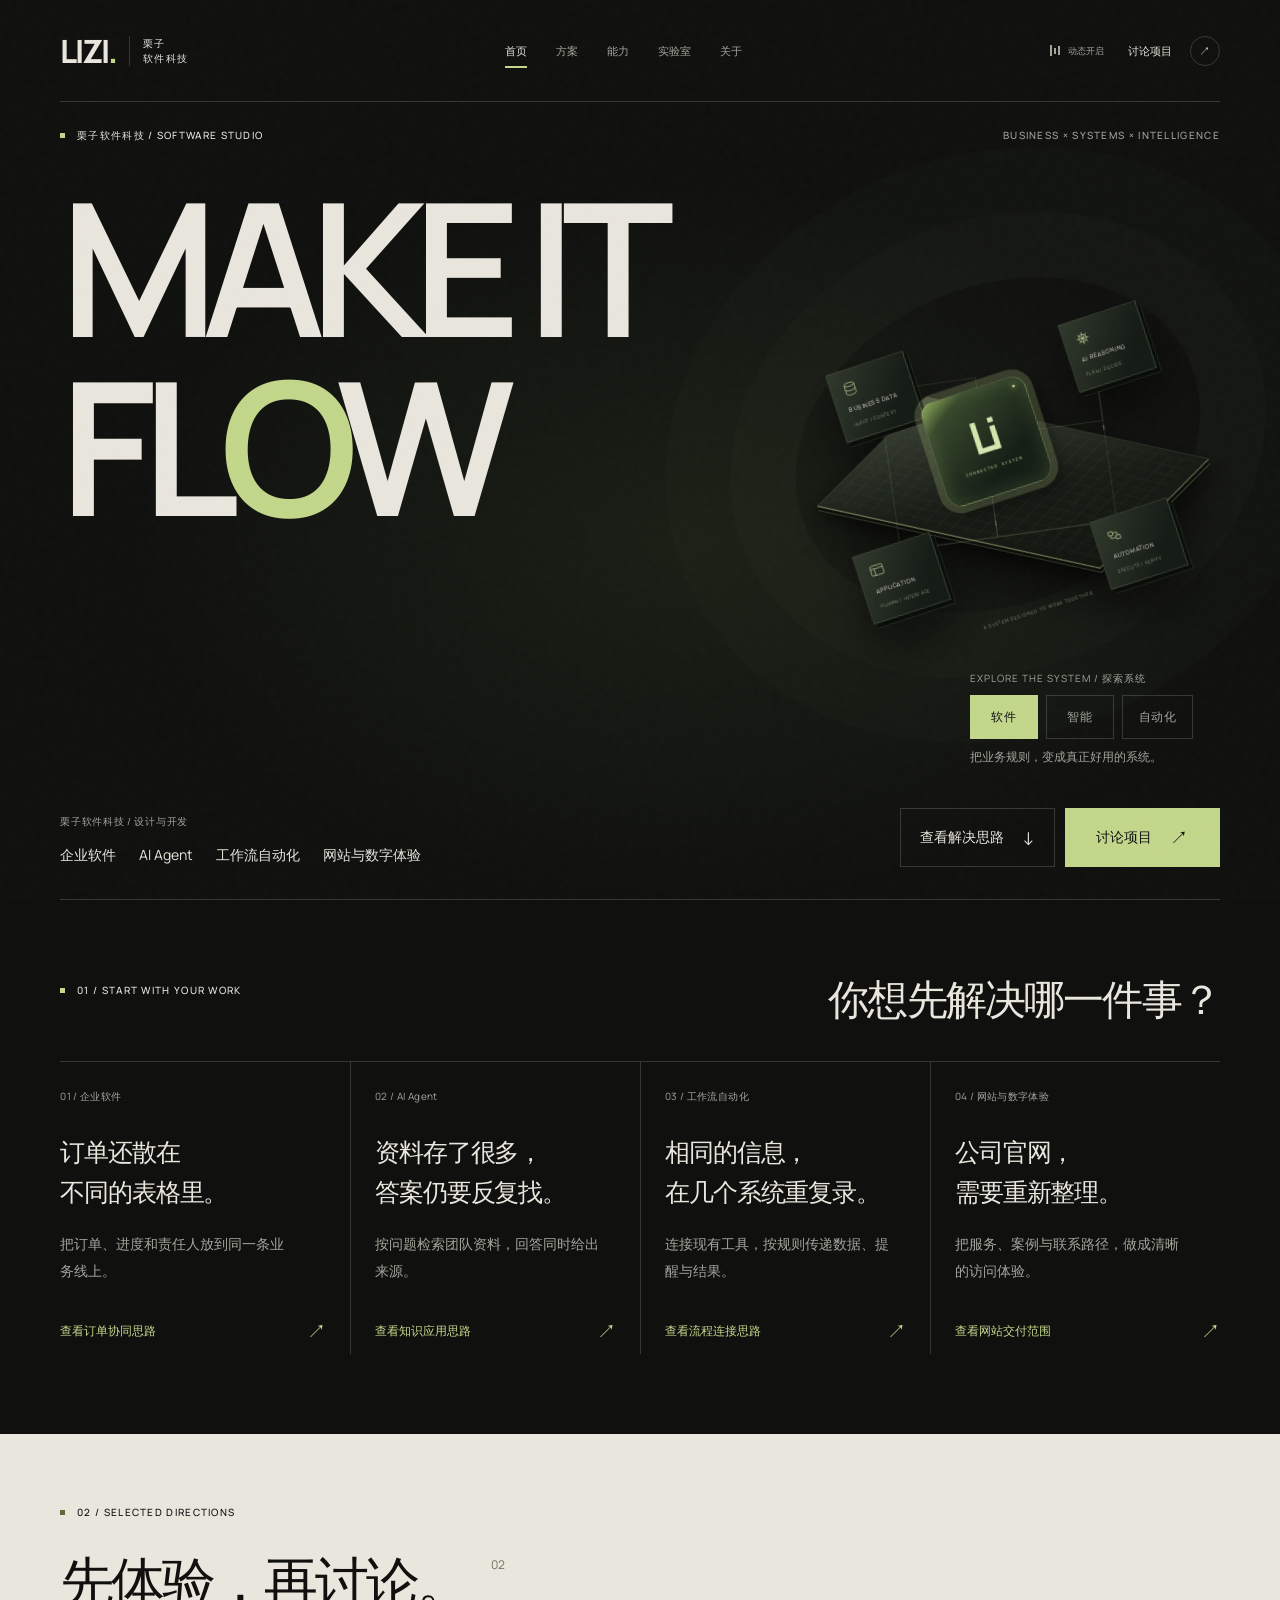
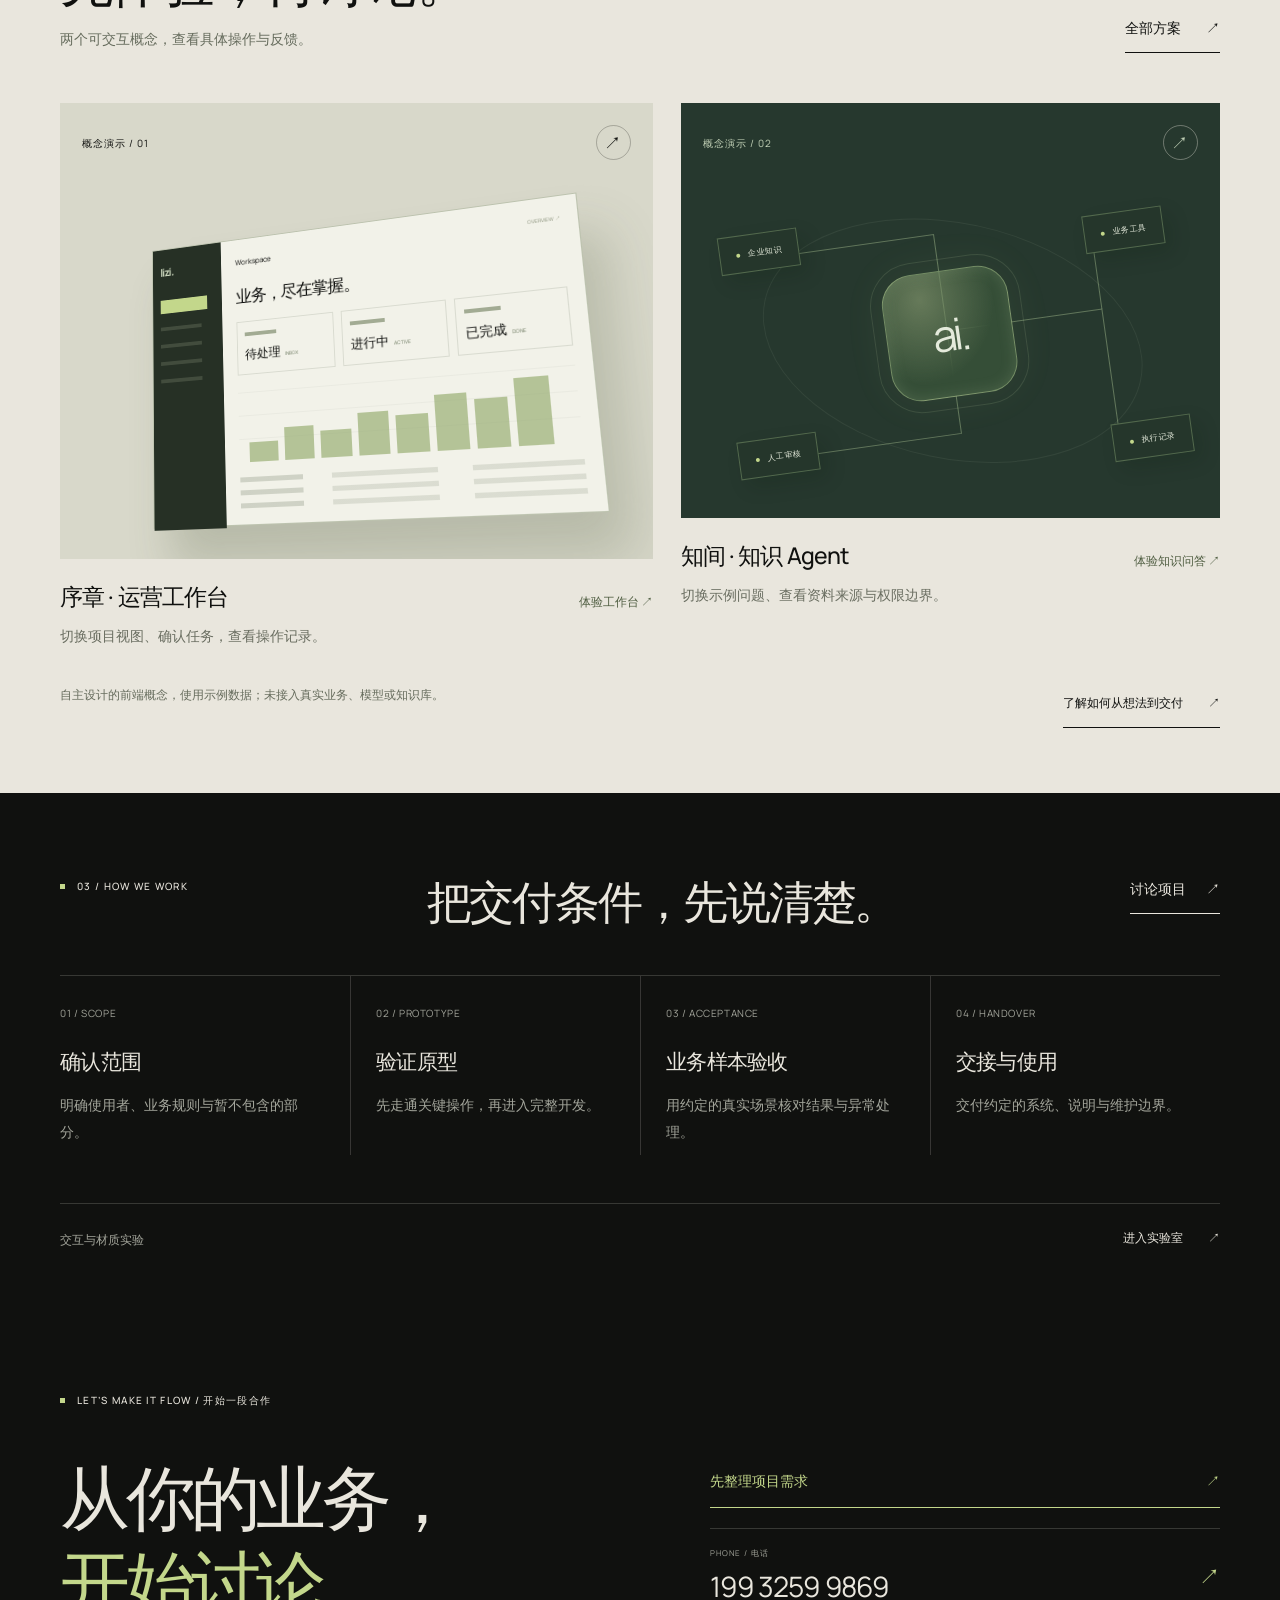
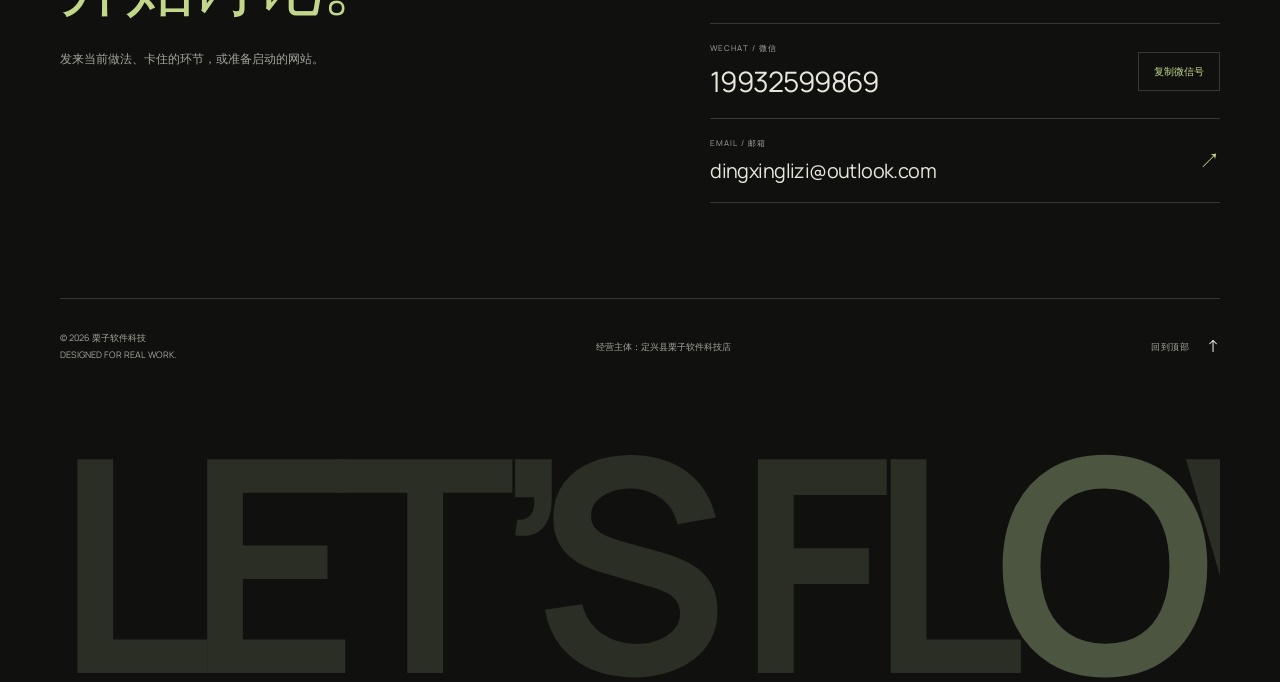
==== commit 0ef7225b: "Connect service discovery, concept demos and project inquiry" ====
--- a/web/index.html
+++ b/web/index.html
@@ -2,17 +2,17 @@
 <html lang="zh-CN">
 <head>
 <meta charset="utf-8"><meta name="viewport" content="width=device-width,initial-scale=1"><meta name="theme-color" content="#10110f">
-<meta name="description" content="栗子软件科技，围绕真实业务设计企业软件、AI Agent 与工作流自动化。让数据、系统与人的协作流动起来。">
+<meta name="description" content="栗子软件科技，提供企业软件、AI Agent、工作流自动化、网站与数字体验。查看交互概念，讨论你的业务需求。">
 <title>栗子软件科技 — MAKE IT FLOW</title>
 <link rel="icon" href="data:image/svg+xml,%3Csvg xmlns='http://www.w3.org/2000/svg' viewBox='0 0 60 60'%3E%3Crect width='60' height='60' rx='12' fill='%2310110f'/%3E%3Cpath d='M18 14v32h27v-6H25V14z' fill='%23c3d78b'/%3E%3C/svg%3E">
-<link rel="stylesheet" href="shared.css"><script src="shared.js" defer></script>
-</head>
+<link rel="stylesheet" href="shared.css"><link rel="stylesheet" href="home-v2.css"><script src="shared.js" defer></script>
+<link rel="stylesheet" href="journey.css"></head>
 <body data-page="home">
 <div id="site-header"></div>
 <main id="main">
 <section class="home-hero" aria-labelledby="home-title">
- <div class="hero-topline"><p class="eyebrow">INDEPENDENT SOFTWARE STUDIO</p><p class="mono">BUSINESS × SYSTEMS × INTELLIGENCE</p></div>
- <h1 class="hero-h1" id="home-title"><span>MAKE IT</span><span>FL<em>O</em>W<span class="sr-only" style="position:absolute;width:1px;height:1px;overflow:hidden;clip-path:inset(50%)"> — 栗子软件科技，让业务流动起来</span></span></h1>
+ <div class="hero-topline"><p class="eyebrow">栗子软件科技 / SOFTWARE STUDIO</p><p class="mono">BUSINESS × SYSTEMS × INTELLIGENCE</p></div>
+ <h1 class="hero-h1" id="home-title"><span>MAKE IT</span><span>FL<em>O</em>W<span class="sr-only" style="position:absolute;width:1px;height:1px;overflow:hidden;clip-path:inset(50%)"> — 栗子软件科技</span></span></h1>
  <div class="system-scene" aria-hidden="true">
   <div class="system-orbit"></div>
   <div class="system-object">
@@ -28,28 +28,38 @@
  </div>
  <div class="hero-system-control"><p class="system-control-label">EXPLORE THE SYSTEM / 探索系统</p><div class="system-tabs" role="tablist" aria-label="系统视角"><button class="system-tab" type="button" role="tab" id="tab-software" aria-controls="system-description" aria-selected="true" data-system="software">软件</button><button class="system-tab" type="button" role="tab" id="tab-ai" aria-controls="system-description" aria-selected="false" tabindex="-1" data-system="ai">智能</button><button class="system-tab" type="button" role="tab" id="tab-flow" aria-controls="system-description" aria-selected="false" tabindex="-1" data-system="flow">自动化</button></div><p class="system-tab-description" id="system-description" role="tabpanel" aria-labelledby="tab-software">把业务规则，变成真正好用的系统。</p></div>
  <div class="hero-coordinate" aria-hidden="true">SYSTEM STUDY — 001 / LIZI</div>
- <div class="hero-bottom"><div class="hero-service"><p>企业软件 · AI Agent<br>工作流自动化 · 网站搭建</p><p class="mono">栗子软件科技 / 连接业务与智能</p></div><p class="hero-bottom-description">从一个真实的问题出发，<br>构建能持续运转的数字系统。</p><a class="scroll-cue" href="#perspective">向下探索 <span aria-hidden="true">↓</span></a></div><div class="hero-rule"></div>
+ <div class="hero-intent"><div class="hero-business"><p class="hero-business-label">栗子软件科技 / 设计与开发</p><ul aria-label="四项业务"><li>企业软件</li><li>AI Agent</li><li>工作流自动化</li><li>网站与数字体验</li></ul></div><div class="hero-actions"><a class="button-outline" href="#perspective">查看解决思路 <span aria-hidden="true">↓</span></a><a class="button" href="about.html#project-brief">讨论项目 <span aria-hidden="true">↗</span></a></div></div><div class="hero-rule"></div>
 </section>
-<section class="home-manifesto wrap" id="perspective" aria-labelledby="manifesto-title">
- <p class="eyebrow reveal">01 / OUR PERSPECTIVE</p>
- <div><h2 class="manifesto-statement reveal" id="manifesto-title"><span class="muted">好的技术，</span><br>让复杂留在系统里，<br>让清晰回到业务中。</h2><div class="manifesto-bottom reveal"><p>我们把设计、开发与智能能力放在一起，梳理流程，连接数据，打通系统。让每一次交互有明确目的，让每一步自动化有迹可循。</p><a class="text-link" href="about.html">认识栗子 <span aria-hidden="true">↗</span></a></div></div>
+<section class="home-problems wrap" id="perspective" aria-labelledby="problems-title">
+ <div class="problem-heading reveal"><p class="eyebrow">01 / START WITH YOUR WORK</p><h2 id="problems-title">你想先解决哪一件事？</h2></div>
+ <div class="problem-grid">
+  <a class="problem-route reveal" href="capabilities.html?scenario=software#cap-experience"><span class="problem-index">01 / 企业软件</span><h3>订单还散在<br>不同的表格里。</h3><p>把订单、进度和责任人放到同一条业务线上。</p><span class="problem-action">查看订单协同思路 <i aria-hidden="true">↗</i></span></a>
+  <a class="problem-route reveal" href="capabilities.html?scenario=agent#cap-experience"><span class="problem-index">02 / AI Agent</span><h3>资料存了很多，<br>答案仍要反复找。</h3><p>按问题检索团队资料，回答同时给出来源。</p><span class="problem-action">查看知识应用思路 <i aria-hidden="true">↗</i></span></a>
+  <a class="problem-route reveal" href="capabilities.html?scenario=workflow#cap-experience"><span class="problem-index">03 / 工作流自动化</span><h3>相同的信息，<br>在几个系统重复录。</h3><p>连接现有工具，按规则传递数据、提醒与结果。</p><span class="problem-action">查看流程连接思路 <i aria-hidden="true">↗</i></span></a>
+  <a class="problem-route reveal" href="capabilities.html#web"><span class="problem-index">04 / 网站与数字体验</span><h3>公司官网，<br>需要重新整理。</h3><p>把服务、案例与联系路径，做成清晰的访问体验。</p><span class="problem-action">查看网站交付范围 <i aria-hidden="true">↗</i></span></a>
+ </div>
 </section>
 <section class="selected-section light-section wrap" aria-labelledby="selected-title">
  <p class="eyebrow reveal">02 / SELECTED DIRECTIONS</p>
- <div class="section-head reveal"><div><div class="selected-title"><h2 id="selected-title">业务的另一种可能。</h2><sup>02</sup></div><p class="selected-note">概念方案 / 用系统设计，回应具体业务问题。</p></div><a class="text-link" href="work.html">全部方案 <span aria-hidden="true">↗</span></a></div>
+ <div class="section-head reveal"><div><div class="selected-title"><h2 id="selected-title">先体验，再讨论。</h2><sup>02</sup></div><p class="selected-note">两个可交互概念，查看具体操作与反馈。</p></div><a class="text-link" href="work.html">全部方案 <span aria-hidden="true">↗</span></a></div>
  <div class="work-preview-grid">
-  <a class="work-preview-card reveal" href="project.html?project=operations" aria-label="查看序章 · 运营工作台概念方案"><div class="preview-visual"><div class="preview-label"><span>BUSINESS OPERATIONS / 01</span><span class="preview-go" aria-hidden="true">↗</span></div><div class="preview-platform" aria-hidden="true"><div class="p-sidebar"><strong>lizi.</strong><span></span><span></span><span></span><span></span><span></span></div><div class="p-main"><div class="p-top">Workspace <span>OVERVIEW ↗</span></div><div class="p-title">业务，尽在掌握。</div><div class="p-metrics"><div><i></i><b>待处理<small>INBOX</small></b></div><div><i></i><b>进行中<small>ACTIVE</small></b></div><div><i></i><b>已完成<small>DONE</small></b></div></div><div class="p-chart"><i style="--h:30%"></i><i style="--h:49%"></i><i style="--h:40%"></i><i style="--h:62%"></i><i style="--h:55%"></i><i style="--h:80%"></i><i style="--h:70%"></i><i style="--h:95%"></i></div><div class="p-table"><i></i><i></i><i></i></div></div></div></div><div class="work-preview-title"><div><h3>序章 · 运营工作台</h3><p>从信息分散，到一处协同。</p></div><span class="mono">WEB APPLICATION</span></div></a>
-  <a class="work-preview-card reveal" href="project.html?project=agent" aria-label="查看知间 · 知识 Agent概念方案"><div class="preview-visual preview-system"><div class="preview-label"><span>APPLIED INTELLIGENCE / 02</span><span class="preview-go" aria-hidden="true">↗</span></div><div class="agent-map" aria-hidden="true"><div class="agent-orbit"></div><svg class="agent-lines" viewBox="0 0 440 350" preserveAspectRatio="none"><path d="M62 57H218V165H370V90M218 165V280H66M218 165H370V320"/></svg><div class="agent-center">ai.</div><div class="agent-mini am1">企业知识</div><div class="agent-mini am2">业务工具</div><div class="agent-mini am3">人工审核</div><div class="agent-mini am4">执行记录</div></div></div><div class="work-preview-title"><div><h3>知间 · 知识 Agent</h3><p>让知识可被调用，让行动保持可控。</p></div><span class="mono">AI AGENT</span></div></a>
+  <a class="work-preview-card reveal" href="project.html?project=operations" aria-label="查看序章 · 运营工作台概念方案"><div class="preview-visual"><div class="preview-label"><span>概念演示 / 01</span><span class="preview-go" aria-hidden="true">↗</span></div><div class="preview-platform" aria-hidden="true"><div class="p-sidebar"><strong>lizi.</strong><span></span><span></span><span></span><span></span><span></span></div><div class="p-main"><div class="p-top">Workspace <span>OVERVIEW ↗</span></div><div class="p-title">业务，尽在掌握。</div><div class="p-metrics"><div><i></i><b>待处理<small>INBOX</small></b></div><div><i></i><b>进行中<small>ACTIVE</small></b></div><div><i></i><b>已完成<small>DONE</small></b></div></div><div class="p-chart"><i style="--h:30%"></i><i style="--h:49%"></i><i style="--h:40%"></i><i style="--h:62%"></i><i style="--h:55%"></i><i style="--h:80%"></i><i style="--h:70%"></i><i style="--h:95%"></i></div><div class="p-table"><i></i><i></i><i></i></div></div></div></div><div class="work-preview-title"><div><h3>序章 · 运营工作台</h3><p>切换项目视图、确认任务，查看操作记录。</p></div><span class="preview-enter">体验工作台 ↗</span></div></a>
+  <a class="work-preview-card reveal" href="project.html?project=agent" aria-label="查看知间 · 知识 Agent概念方案"><div class="preview-visual preview-system"><div class="preview-label"><span>概念演示 / 02</span><span class="preview-go" aria-hidden="true">↗</span></div><div class="agent-map" aria-hidden="true"><div class="agent-orbit"></div><svg class="agent-lines" viewBox="0 0 440 350" preserveAspectRatio="none"><path d="M62 57H218V165H370V90M218 165V280H66M218 165H370V320"/></svg><div class="agent-center">ai.</div><div class="agent-mini am1">企业知识</div><div class="agent-mini am2">业务工具</div><div class="agent-mini am3">人工审核</div><div class="agent-mini am4">执行记录</div></div></div><div class="work-preview-title"><div><h3>知间 · 知识 Agent</h3><p>切换示例问题、查看资料来源与权限边界。</p></div><span class="preview-enter">体验知识问答 ↗</span></div></a>
  </div>
- <div class="selected-end reveal"><p>以上为自主设计的概念演示，展示解决思路与交互方向，<br>不代表已交付客户项目或实际经营数据。</p><a class="text-link" href="capabilities.html#process">了解如何从想法到交付 <span aria-hidden="true">↗</span></a></div>
+ <div class="selected-end reveal"><p>自主设计的前端概念，使用示例数据；未接入真实业务、模型或知识库。</p><a class="text-link" href="capabilities.html#process">了解如何从想法到交付 <span aria-hidden="true">↗</span></a></div>
 </section>
-<section class="home-capabilities wrap" aria-labelledby="capabilities-title"><div class="capability-intro reveal"><p class="eyebrow">03 / WHAT WE BUILD</p><h2 id="capabilities-title">为真实的工作，<br>构建合适的工具。</h2><p>不从功能清单开始。<br>从业务目标、使用场景和系统边界开始。</p><a class="text-link" href="capabilities.html">服务与交付方式 <span aria-hidden="true">↗</span></a></div><div class="capability-list">
- <a class="capability-row reveal" href="capabilities.html#software"><span class="capability-number">01</span><div><h3>企业软件与业务系统</h3><p>把分散的信息、复杂的规则和日常协作，组织成清晰顺手的产品。</p><div class="capability-tags"><span>业务梳理</span><span>产品设计</span><span>全栈开发</span></div></div><span class="row-arrow" aria-hidden="true">↗</span></a>
- <a class="capability-row reveal" href="capabilities.html#agent"><span class="capability-number">02</span><div><h3>AI Agent 与知识应用</h3><p>连接模型、知识与工具，让智能进入具体任务，并保留审核与追溯能力。</p><div class="capability-tags"><span>知识检索</span><span>工具调用</span><span>人工审核</span></div></div><span class="row-arrow" aria-hidden="true">↗</span></a>
- <a class="capability-row reveal" href="capabilities.html#automation"><span class="capability-number">03</span><div><h3>工作流与系统连接</h3><p>让重复操作按规则运行，让跨系统的数据和任务自然流转。</p><div class="capability-tags"><span>流程编排</span><span>接口集成</span><span>异常处理</span></div></div><span class="row-arrow" aria-hidden="true">↗</span></a>
- <a class="capability-row reveal" href="capabilities.html#web"><span class="capability-number">04</span><div><h3>网站与数字体验</h3><p>用内容、界面和交互，建立清晰的品牌表达与有效的访问路径。</p><div class="capability-tags"><span>品牌网站</span><span>响应式开发</span><span>交互体验</span></div></div><span class="row-arrow" aria-hidden="true">↗</span></a>
- </div></section>
-<section class="home-lab" aria-labelledby="lab-title"><div class="home-lab-copy reveal"><p class="eyebrow">04 / INTERACTION LAB</p><h2 id="lab-title">A little<br><em>unexpected.</em></h2><p>严谨之外，保持好奇。<br>进入交互实验室，感受秩序如何回应你的动作。</p><a class="text-link" href="lab.html">进入交互实验室 <span aria-hidden="true">↗</span></a></div><a class="lab-teaser-art" href="lab.html" aria-label="探索交互实验室"><div class="lab-sphere"></div><div class="lab-ring"></div><span class="lab-teaser-caption">FORM / MOTION / RESPONSE ↗</span></a></section>
+<section class="home-cooperation wrap" aria-labelledby="cooperation-title">
+ <div class="cooperation-heading reveal"><p class="eyebrow">03 / HOW WE WORK</p><h2 id="cooperation-title">把交付条件，先说清楚。</h2><a class="text-link" href="about.html#project-brief">讨论项目 <span aria-hidden="true">↗</span></a></div>
+ <ol class="cooperation-steps">
+  <li class="reveal"><span>01 / SCOPE</span><h3>确认范围</h3><p>明确使用者、业务规则与暂不包含的部分。</p></li>
+  <li class="reveal"><span>02 / PROTOTYPE</span><h3>验证原型</h3><p>先走通关键操作，再进入完整开发。</p></li>
+  <li class="reveal"><span>03 / ACCEPTANCE</span><h3>业务样本验收</h3><p>用约定的真实场景核对结果与异常处理。</p></li>
+  <li class="reveal"><span>04 / HANDOVER</span><h3>交接与使用</h3><p>交付约定的系统、说明与维护边界。</p></li>
+ </ol>
+ <div class="home-lab-inline reveal"><span>交互与材质实验</span><a class="text-link" href="lab.html">进入实验室 <span aria-hidden="true">↗</span></a></div>
+</section>
 </main>
 <div id="site-footer"></div>
 </body></html>
+
+
--- a/web/home-v2.css
+++ b/web/home-v2.css
@@ -0,0 +1,12 @@
+/* Homepage revision: business and actions share the first viewport. */
+body[data-page="home"]{font-size:14px}.home-hero{height:calc(100svh - 102px);min-height:590px;max-height:890px}.hero-topline{top:25px}.hero-topline .mono,.hero-topline .eyebrow{font-size:10px}.hero-h1{top:80px;font-size:clamp(112px,14.5vw,225px);line-height:.91;right:auto;letter-spacing:-.085em}.hero-h1>span:last-child{margin-left:0;margin-top:10px}.hero-h1 .sr-only{margin:0}.system-scene{pointer-events:none}.system-object{left:78%;top:43%;width:540px;height:530px;transform:translate(-50%,-50%) scale(.65) rotateX(var(--rx)) rotateY(var(--ry)) rotate(-8deg)}.system-orbit{left:78%;top:43%;width:420px;height:320px}.hero-system-control{left:auto;right:var(--gutter);top:auto;bottom:132px;width:250px}.system-control-label{font-size:10px;margin-bottom:9px}.system-tabs{gap:8px}.system-tab{font-size:12px;min-width:68px;min-height:44px;padding:10px 16px}.system-tab-description{font-size:12px;line-height:1.7;width:250px;margin-top:8px;min-height:21px}.hero-coordinate{display:none}.hero-intent{position:absolute;bottom:33px;left:var(--gutter);right:var(--gutter);display:grid;grid-template-columns:1fr auto;align-items:end;gap:28px;z-index:5}.hero-business-label{font-size:10px;color:var(--muted);letter-spacing:.07em;margin-bottom:13px}.hero-business ul{display:flex;flex-wrap:wrap;gap:8px 23px;max-width:640px}.hero-business li{font-size:14px;line-height:1.8;white-space:nowrap}.hero-actions{display:grid;grid-template-columns:1fr 1fr;gap:10px}.hero-actions .button,.hero-actions .button-outline{font-size:14px;min-height:52px;padding:14px 19px;gap:18px}.hero-actions .button span:last-child,.hero-actions .button-outline span:last-child{font-size:18px}.hero-rule{left:var(--gutter);right:var(--gutter)}
+.home-problems{padding-top:72px;padding-bottom:80px;scroll-margin-top:24px}.problem-heading{display:flex;justify-content:space-between;align-items:start;gap:35px;margin-bottom:36px}.problem-heading .eyebrow{margin-top:10px;font-size:10px}.problem-heading h2{font-size:clamp(30px,3.2vw,48px);letter-spacing:-.045em;line-height:1.3}.problem-grid{display:grid;grid-template-columns:repeat(4,minmax(0,1fr));border-top:1px solid var(--line)}.problem-route{padding:26px 24px 4px;border-left:1px solid var(--line);display:flex;flex-direction:column;min-width:0;transition:background .25s}.problem-route:first-child{padding-left:0;border-left:0}.problem-route:last-child{padding-right:0}.problem-route:hover{background:#c3d78b04}.problem-index{font-size:10px;line-height:1.7;color:var(--muted);letter-spacing:.035em}.problem-route h3{font-size:clamp(21px,1.95vw,30px);line-height:1.6;letter-spacing:-.045em;margin-top:27px}.problem-route p{font-size:14px;line-height:1.9;color:var(--muted);margin-top:19px;max-width:235px}.problem-action{display:flex;justify-content:space-between;align-items:center;font-size:12px;line-height:1.7;margin-top:auto;padding-top:27px;min-height:66px;gap:10px;color:var(--accent)}.problem-action i{font-size:19px;font-style:normal;transition:transform .2s}.problem-route:hover .problem-action i{transform:translate(3px,-3px)}
+.selected-section{padding-top:70px;padding-bottom:65px}.selected-section .eyebrow{font-size:10px}.selected-section .section-head{gap:22px}.selected-section .section-head h2{font-size:clamp(33px,4.2vw,62px)}.selected-note{font-size:14px;color:#666c5d;line-height:1.9}.selected-title sup{font-size:12px}.selected-section .text-link{font-size:14px;min-height:44px;align-items:center}.preview-label{font-size:10px;line-height:1.6}.work-preview-title{flex-wrap:wrap;row-gap:12px}.work-preview-title h3{font-size:23px}.work-preview-title p{font-size:14px;line-height:1.85;max-width:390px;margin-top:10px}.preview-enter{font-size:12px;line-height:1.8;display:flex;align-items:center;min-height:44px;white-space:nowrap;color:#505e42;margin-top:0}.selected-end{align-items:start}.selected-end p{font-size:12px;line-height:1.9;max-width:590px;color:#666c5d}.selected-end .text-link{font-size:12px;white-space:nowrap}.work-preview-card:focus-visible{outline:2px solid #687d44;outline-offset:8px}
+.home-cooperation{padding-top:77px;padding-bottom:30px}.cooperation-heading{display:grid;grid-template-columns:1fr 2fr auto;align-items:start;gap:30px}.cooperation-heading .eyebrow{font-size:10px;padding-top:8px}.cooperation-heading h2{font-size:clamp(30px,3.5vw,51px);letter-spacing:-.05em;line-height:1.4}.cooperation-heading .text-link{font-size:14px;min-height:44px;align-items:center;gap:20px}.cooperation-steps{list-style:none;margin:42px 0 0;padding:0;display:grid;grid-template-columns:repeat(4,minmax(0,1fr));border-top:1px solid var(--line)}.cooperation-steps li{padding:26px 25px 10px 0;min-width:0}.cooperation-steps li+li{padding-left:25px;border-left:1px solid var(--line)}.cooperation-steps li>span{font-size:10px;letter-spacing:.06em;color:var(--muted)}.cooperation-steps h3{font-size:21px;letter-spacing:-.035em;line-height:1.5;margin-top:25px}.cooperation-steps p{font-size:14px;line-height:1.9;max-width:240px;color:var(--muted);margin-top:15px}.home-lab-inline{display:flex;justify-content:space-between;align-items:center;border-top:1px solid var(--line);margin-top:48px;padding-top:14px;gap:20px}.home-lab-inline>span{font-size:12px;color:var(--muted)}.home-lab-inline .text-link{border:0;font-size:12px;min-height:44px;align-items:center}.home-cooperation+.site-footer{padding-top:70px}
+@media(min-width:1600px){.home-hero{min-height:680px}.system-object{transform:translate(-50%,-50%) scale(.85) rotateX(var(--rx)) rotateY(var(--ry)) rotate(-8deg)}.hero-h1{top:100px}.hero-system-control{bottom:144px}}
+@media(max-width:1100px) and (min-width:761px){.home-hero{min-height:600px}.hero-h1{top:90px;font-size:14.2vw}.system-object{left:78%;top:39%;transform:translate(-50%,-50%) scale(.5) rotateX(var(--rx)) rotateY(var(--ry)) rotate(-8deg)}.system-orbit{left:78%;top:39%;width:330px;height:260px}.hero-intent{gap:20px;grid-template-columns:1fr auto}.hero-business ul{display:grid;grid-template-columns:1fr 1fr;gap:7px 18px}.hero-actions .button,.hero-actions .button-outline{padding:13px 15px;gap:12px}.hero-system-control{bottom:157px}.problem-route{padding-left:18px;padding-right:18px}.problem-route h3{font-size:22px}.problem-route p{font-size:14px}.problem-action{font-size:11px}.selected-end{display:block}.selected-end .text-link{margin-top:15px}.cooperation-heading{grid-template-columns:1fr 2fr}.cooperation-heading .text-link{grid-column:2;justify-self:start}}
+@media(max-width:760px){.home-hero{height:calc(100svh - 82px);min-height:710px;max-height:830px}.hero-topline{top:23px;gap:20px}.hero-topline .eyebrow{font-size:10px;max-width:210px;line-height:1.8}.hero-topline .mono{display:none}.hero-h1{left:var(--gutter);right:auto;top:80px;font-size:21.8vw;line-height:.94}.hero-h1>span:last-child{margin-top:9px;margin-left:0}.system-object{left:57%;top:48%;width:540px;height:530px;transform:translate(-50%,-50%) scale(.5) rotateX(var(--rx)) rotateY(var(--ry)) rotate(-8deg)}.system-orbit{left:57%;top:48%;width:330px;height:260px}.hero-system-control{left:var(--gutter);right:auto;width:auto;bottom:181px;top:auto}.system-control-label{font-size:10px;margin-bottom:8px}.system-tabs{gap:8px}.system-tab{min-height:44px;font-size:12px;min-width:68px;padding:10px 16px}.system-tab-description{display:none}.hero-intent{bottom:27px;left:var(--gutter);right:var(--gutter);display:block}.hero-business-label{display:none}.hero-business ul{display:grid;grid-template-columns:1fr 1fr;gap:7px 18px;max-width:none}.hero-business li{font-size:14px;line-height:1.8}.hero-actions{margin-top:18px;gap:9px}.hero-actions .button,.hero-actions .button-outline{font-size:14px;min-height:48px;padding:11px 13px;gap:12px}.hero-actions .button span:last-child,.hero-actions .button-outline span:last-child{font-size:18px}.home-problems{padding-top:50px;padding-bottom:54px}.problem-heading{display:block;margin-bottom:27px}.problem-heading .eyebrow{margin:0 0 23px;font-size:10px}.problem-heading h2{font-size:29px;line-height:1.4;letter-spacing:-.055em}.problem-grid{grid-template-columns:1fr 1fr}.problem-route,.problem-route:first-child,.problem-route:last-child{padding:22px 16px 13px;min-height:298px;border:0}.problem-route:nth-child(odd){padding-left:0;border-right:1px solid var(--line)}.problem-route:nth-child(even){padding-right:0}.problem-route:nth-child(n+3){border-top:1px solid var(--line);padding-top:24px}.problem-index{font-size:10px;line-height:1.8;letter-spacing:0}.problem-route h3{font-size:21px;margin-top:22px;line-height:1.55}.problem-route p{font-size:14px;line-height:1.8;margin-top:16px}.problem-action{font-size:11px;line-height:1.8;padding-top:20px;min-height:64px;gap:6px}.problem-action i{font-size:17px}.selected-section{padding-top:48px;padding-bottom:45px}.selected-section .eyebrow{font-size:10px;margin-bottom:25px}.selected-section .section-head{display:block;margin-bottom:26px}.selected-section .section-head h2{font-size:34px}.selected-title sup{font-size:10px}.selected-note{font-size:14px;margin-top:13px}.selected-section .section-head .text-link{font-size:12px;margin-top:15px;gap:20px}.preview-label{font-size:10px;left:16px;right:16px;top:17px}.preview-go{height:35px;width:35px}.work-preview-grid{gap:32px}.work-preview-title{padding-top:18px;row-gap:3px;display:block}.work-preview-title h3{font-size:22px;line-height:1.5}.work-preview-title p{font-size:14px;margin-top:8px;line-height:1.85}.preview-enter{font-size:12px;margin-top:5px;min-height:44px}.selected-end{margin-top:26px}.selected-end p{font-size:12px;line-height:1.85}.selected-end .text-link{font-size:12px;margin-top:13px;white-space:normal;gap:15px}.home-cooperation{padding-top:50px;padding-bottom:20px}.cooperation-heading{display:block}.cooperation-heading .eyebrow{font-size:10px;padding-top:0}.cooperation-heading h2{font-size:31px;line-height:1.4;margin-top:24px}.cooperation-heading .text-link{font-size:14px;margin-top:19px}.cooperation-steps{grid-template-columns:1fr 1fr;margin-top:27px}.cooperation-steps li,.cooperation-steps li+li{padding:22px 17px 24px 0;border:0}.cooperation-steps li:nth-child(even){padding-left:17px;padding-right:0;border-left:1px solid var(--line)}.cooperation-steps li:nth-child(n+3){border-top:1px solid var(--line)}.cooperation-steps li>span{font-size:10px;line-height:1.8;letter-spacing:.02em}.cooperation-steps h3{font-size:20px;margin-top:20px}.cooperation-steps p{font-size:14px;margin-top:13px;line-height:1.8}.home-lab-inline{margin-top:25px;padding-top:12px}.home-lab-inline>span,.home-lab-inline .text-link{font-size:12px}.home-lab-inline .text-link{gap:13px}}
+@media(max-width:360px){.home-hero{min-height:780px;max-height:870px}.hero-h1{top:86px;font-size:21.5vw}.system-object{left:54%;top:43%;transform:translate(-50%,-50%) scale(.44) rotateX(var(--rx)) rotateY(var(--ry)) rotate(-8deg)}.system-orbit{left:54%;top:43%;width:270px;height:230px}.hero-system-control{bottom:236px}.hero-intent{bottom:26px}.hero-actions{grid-template-columns:1fr;margin-top:15px;gap:8px}.hero-actions .button,.hero-actions .button-outline{min-height:46px;padding:10px 16px;justify-content:space-between}.hero-business ul{gap:6px 10px}.hero-business li{font-size:14px}.problem-heading h2{font-size:26px}.problem-grid{grid-template-columns:1fr}.problem-route,.problem-route:first-child,.problem-route:last-child,.problem-route:nth-child(odd),.problem-route:nth-child(even){padding:23px 0;min-height:0;border-left:0;border-right:0;border-top:1px solid var(--line)}.problem-route:first-child{border-top:0}.problem-route h3 br{display:none}.problem-route h3{font-size:23px;margin-top:14px}.problem-route p{max-width:none;margin-top:12px}.problem-action{min-height:56px;padding-top:17px;font-size:12px}.selected-section .section-head h2{font-size:31px}.work-preview-title h3{font-size:21px}.cooperation-heading h2{font-size:29px}.cooperation-steps{grid-template-columns:1fr}.cooperation-steps li,.cooperation-steps li+li,.cooperation-steps li:nth-child(even){padding:22px 0;border:0;border-top:1px solid var(--line)}.cooperation-steps li:first-child{border-top:0}.cooperation-steps h3{margin-top:13px}.cooperation-steps p{max-width:none;margin-top:9px}}
+@media(max-height:690px) and (min-width:761px){.home-hero{min-height:540px}.hero-h1{top:64px;font-size:13.4vw}.system-object{top:40%;transform:translate(-50%,-50%) scale(.57) rotateX(var(--rx)) rotateY(var(--ry)) rotate(-8deg)}.hero-system-control{bottom:126px}.hero-intent{bottom:27px}}
+@media(max-width:760px) and (max-height:740px){.home-hero{height:calc(100svh - 82px);min-height:580px;max-height:none}.hero-topline{top:17px}.hero-h1{top:58px;font-size:20vw}.system-object{left:58%;top:41%;transform:translate(-50%,-50%) scale(.34) rotateX(var(--rx)) rotateY(var(--ry)) rotate(-8deg)}.system-orbit{left:58%;top:41%;width:260px;height:180px}.hero-system-control{bottom:166px}.system-control-label{display:none}.hero-intent{bottom:22px}.hero-actions{margin-top:14px}}
+@media(max-width:360px) and (max-height:740px){.system-object{left:54%;transform:translate(-50%,-50%) scale(.30) rotateX(var(--rx)) rotateY(var(--ry)) rotate(-8deg)}.hero-system-control{bottom:222px}}
--- a/web/journey.css
+++ b/web/journey.css
@@ -0,0 +1,6 @@
+/* Keep the next step visible and connected across the site. */
+.header-contact{min-height:44px}.footer-project-link{display:flex;justify-content:space-between;align-items:center;min-height:54px;font-size:14px;border-bottom:1px solid var(--accent);color:var(--accent);margin-bottom:20px}.mobile-nav .mobile-project-link{font-size:17px;color:var(--accent);min-height:44px;margin-bottom:10px}.mobile-nav-contact>span{display:block}.cap-scenario-actions{display:flex;justify-content:space-between;align-items:center;gap:30px;padding:30px 0 12px}.cap-scenario-actions>p{font-size:17px;line-height:1.8}.cap-scenario-actions>p>span{display:block;color:var(--muted);font-size:13px}.cap-scenario-actions>div{display:flex;align-items:center;gap:28px}.service-preparation{font-size:13px!important;line-height:1.9!important;color:var(--muted);margin:22px 0 12px}.service-consult{min-height:44px;color:var(--accent);font-size:13px}.cap-service[id],#project-brief,#contact-details{scroll-margin-top:28px}.project-consult{display:flex;justify-content:space-between;align-items:center;gap:40px;background:#dce3cf;color:#293421;padding-top:50px;padding-bottom:50px}.project-consult .eyebrow{color:#5d6c4d}.project-consult .eyebrow:before{background:#5d6c4d}.project-consult h2{font-size:clamp(28px,3.4vw,46px);letter-spacing:-.04em;margin:18px 0 16px}.project-consult p:not(.eyebrow){font-size:14px;line-height:1.9;max-width:540px;color:#59644d}.project-consult>div:last-child{display:grid;justify-items:start;gap:18px}.project-consult .button{background:#3c502f;border-color:#3c502f;color:#f1f2e9}.project-consult .button:hover{background:#283d1e}.project-consult .text-link{font-size:13px;min-height:44px}#demo-view:focus-visible{outline:2px solid #738b4c;outline-offset:8px}.project-concept{color:#526043}.cap-service-heading h3{line-height:1.4}
+@media(max-width:1000px){.cap-scenario-actions{align-items:start;flex-direction:column;gap:20px}.project-consult{align-items:start}.project-consult>div:last-child{min-width:180px}.header-end{gap:16px}}
+@media(max-width:760px){.header-contact{display:flex;font-size:12px;gap:0;white-space:nowrap}.header-contact span{display:none}.header-end{gap:12px}.site-header{gap:12px}.brand-cn{font-size:8px}.cap-scenario-actions>div{flex-wrap:wrap;gap:18px}.cap-scenario-actions .button{min-height:48px;font-size:13px}.cap-scenario-actions>p{font-size:17px}.cap-scenario-actions>p>span{font-size:13px}.project-consult{display:block;padding-top:35px;padding-bottom:35px}.project-consult>div:last-child{margin-top:26px;display:flex;gap:20px;flex-wrap:wrap;align-items:center}.project-consult .button{font-size:13px;min-height:48px}.project-concept{display:inline-flex;font-size:10px;margin:0;padding:7px 10px;align-self:start}.project-heading{flex-wrap:wrap;gap:16px}.project-concept i{display:none}.footer-project-link{font-size:14px}}
+@media(max-width:360px){.brand-cn{display:none}.header-end{gap:10px}.motion-button{padding:8px 6px}.site-header .brand-mark{font-size:28px}}
+@media(prefers-reduced-motion:reduce){.project-consult .button{transition:none}}
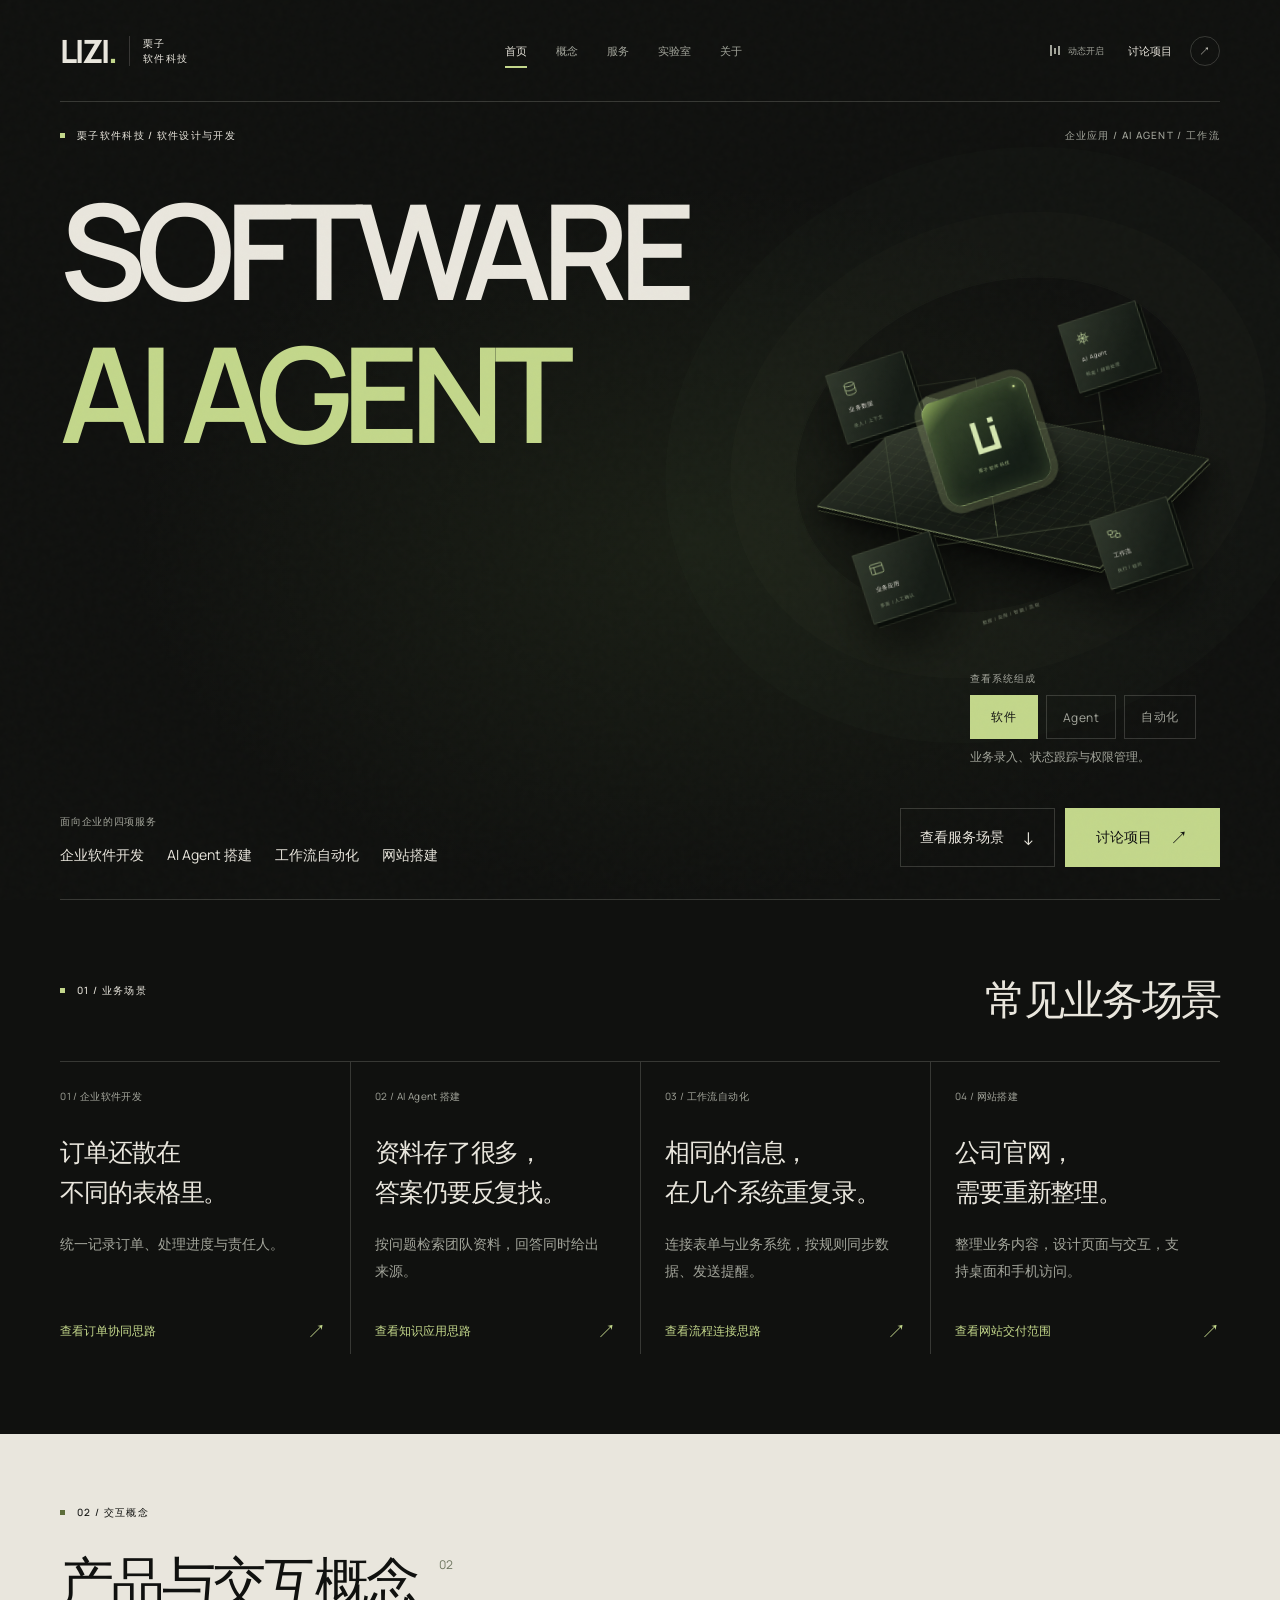
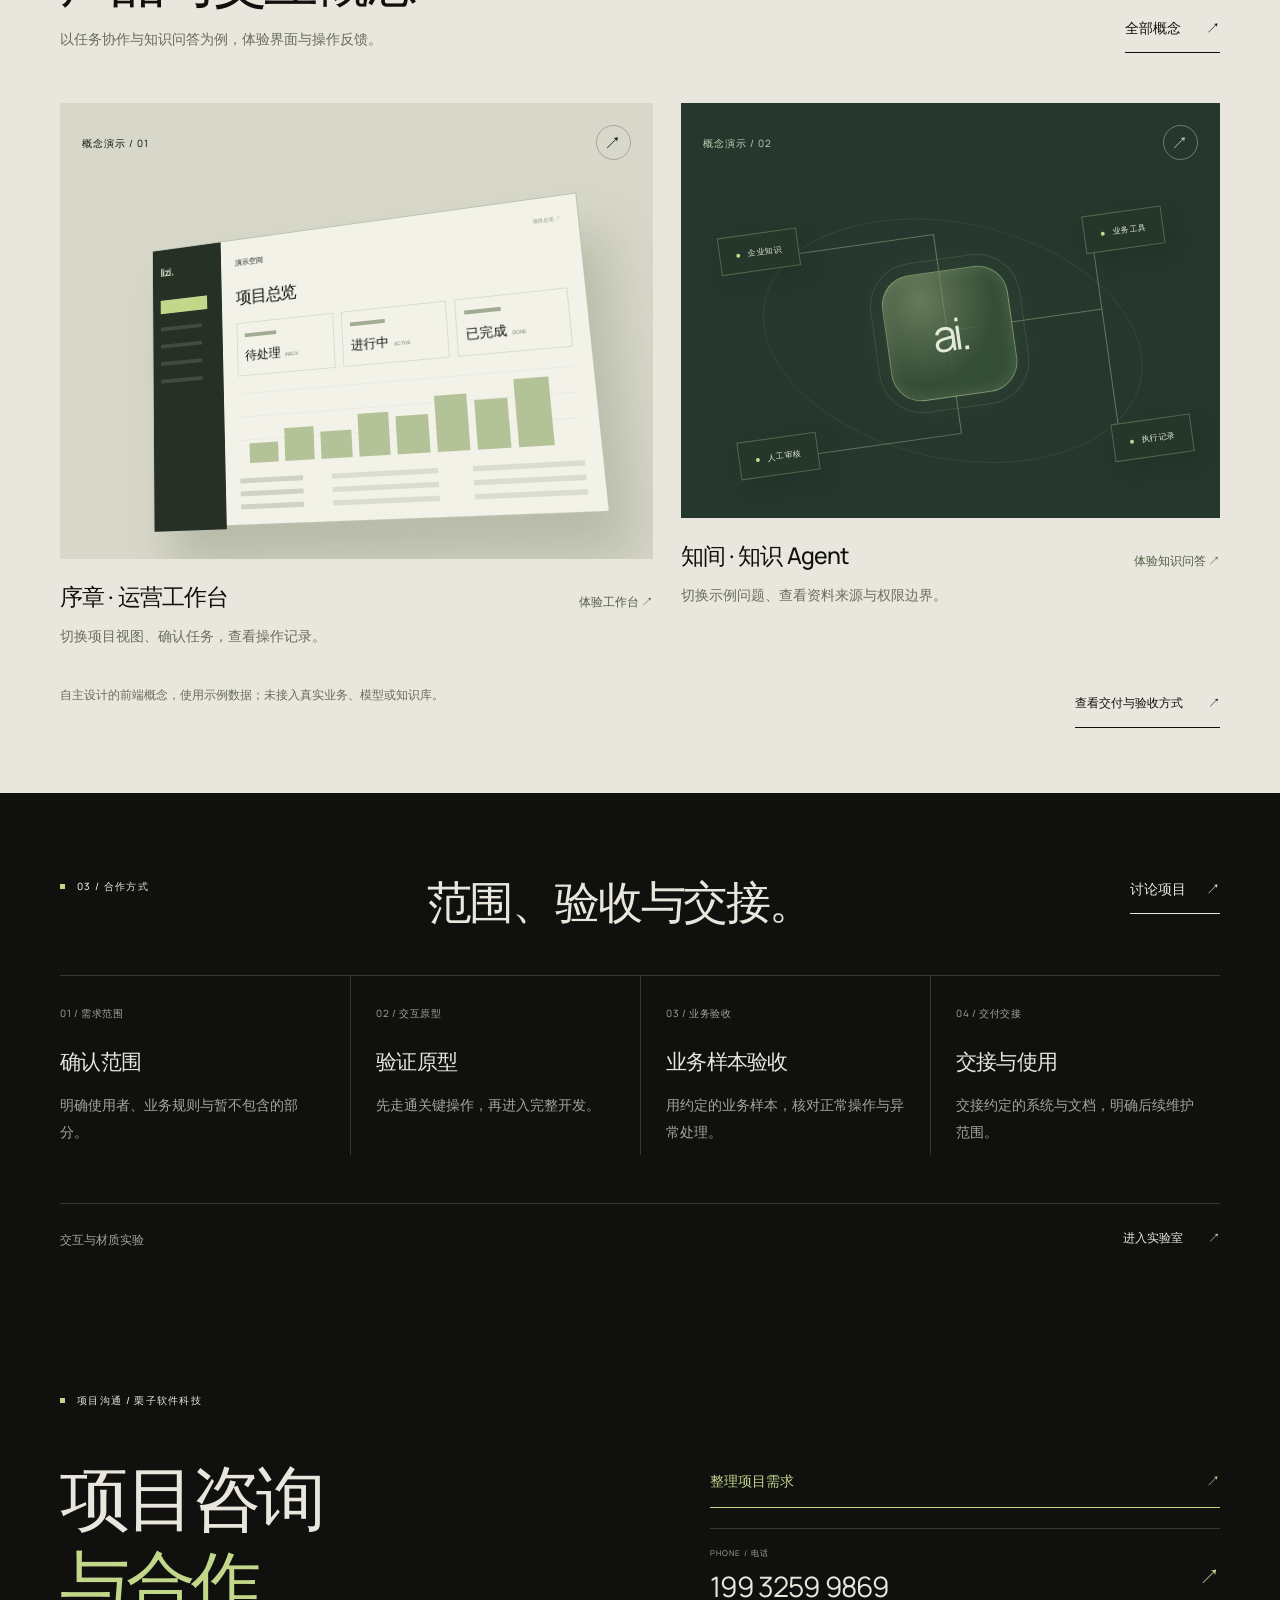
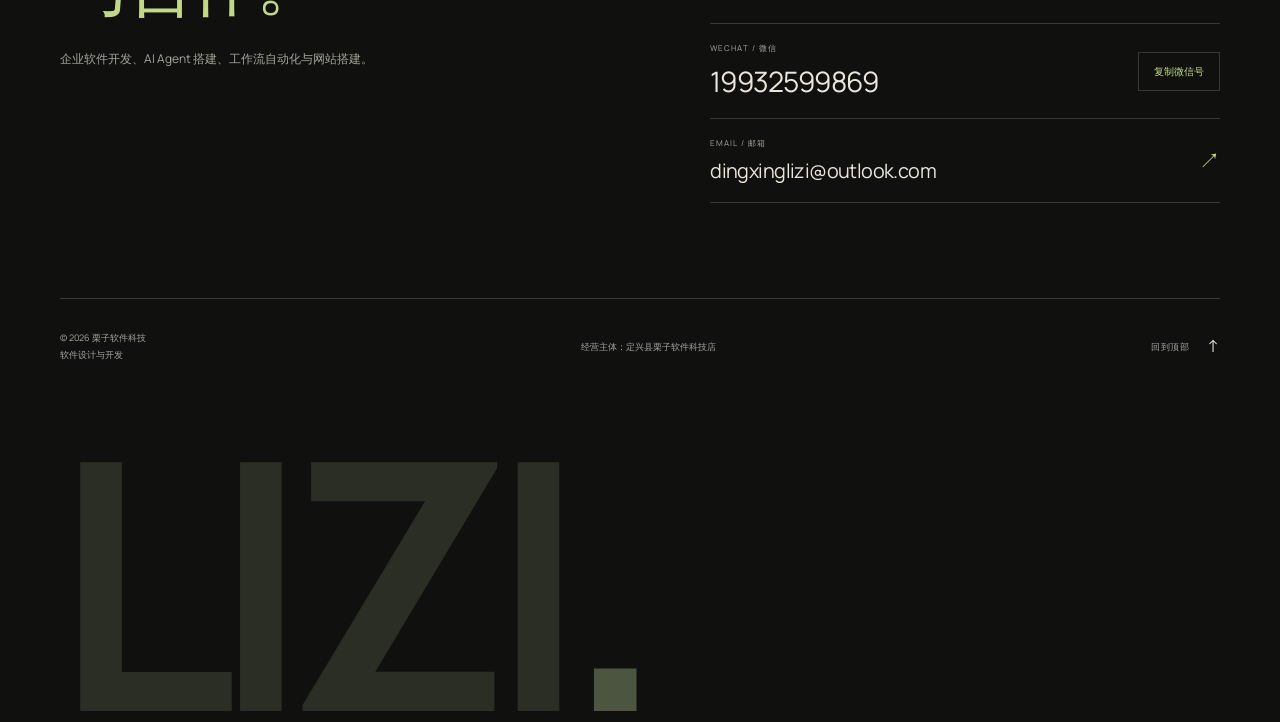
==== commit 2e3f9216: "Refine business copy and fix independent laboratory rotation controls" ====
--- a/web/index.html
+++ b/web/index.html
@@ -2,59 +2,59 @@
 <html lang="zh-CN">
 <head>
 <meta charset="utf-8"><meta name="viewport" content="width=device-width,initial-scale=1"><meta name="theme-color" content="#10110f">
-<meta name="description" content="栗子软件科技，提供企业软件、AI Agent、工作流自动化、网站与数字体验。查看交互概念，讨论你的业务需求。">
-<title>栗子软件科技 — MAKE IT FLOW</title>
+<meta name="description" content="栗子软件科技提供企业软件开发、AI Agent 搭建、工作流自动化与网站搭建。查看交互概念、服务范围与合作方式。">
+<title>栗子软件科技｜企业软件开发 · AI Agent 搭建 · 工作流自动化 · 网站搭建</title>
 <link rel="icon" href="data:image/svg+xml,%3Csvg xmlns='http://www.w3.org/2000/svg' viewBox='0 0 60 60'%3E%3Crect width='60' height='60' rx='12' fill='%2310110f'/%3E%3Cpath d='M18 14v32h27v-6H25V14z' fill='%23c3d78b'/%3E%3C/svg%3E">
-<link rel="stylesheet" href="shared.css"><link rel="stylesheet" href="home-v2.css"><script src="shared.js" defer></script>
-<link rel="stylesheet" href="journey.css"></head>
+<link rel="stylesheet" href="shared.css?v=20261109-3"><link rel="stylesheet" href="home-v2.css?v=20261109-3"><script src="shared.js?v=20261109-3" defer></script>
+<link rel="stylesheet" href="journey.css?v=20261109-3"><link rel="stylesheet" href="copy.css?v=20261109-3"></head>
 <body data-page="home">
 <div id="site-header"></div>
 <main id="main">
 <section class="home-hero" aria-labelledby="home-title">
- <div class="hero-topline"><p class="eyebrow">栗子软件科技 / SOFTWARE STUDIO</p><p class="mono">BUSINESS × SYSTEMS × INTELLIGENCE</p></div>
- <h1 class="hero-h1" id="home-title"><span>MAKE IT</span><span>FL<em>O</em>W<span class="sr-only" style="position:absolute;width:1px;height:1px;overflow:hidden;clip-path:inset(50%)"> — 栗子软件科技</span></span></h1>
+ <div class="hero-topline"><p class="eyebrow">栗子软件科技 / 软件设计与开发</p><p class="mono">企业应用 / AI Agent / 工作流</p></div>
+ <h1 class="hero-h1" id="home-title"><span>SOFTWARE</span><span>AI AGENT<span class="sr-only" style="position:absolute;width:1px;height:1px;overflow:hidden;clip-path:inset(50%)"> — 栗子软件科技</span></span></h1>
  <div class="system-scene" aria-hidden="true">
   <div class="system-orbit"></div>
   <div class="system-object">
    <div class="system-floor"></div>
    <svg class="route-map" viewBox="0 0 540 530"><path d="M98 158H250V250H435V129M99 158V405H435V405H250V250M435 129V405M99 405H250V250"/><path class="route-pulse" d="M98 158H250V250H435V405"/><path class="route-pulse" d="M435 129V250H250V405H99"/><path class="route-pulse" d="M99 405V158H250V250"/></svg>
-   <div class="system-node node-data"><svg viewBox="0 0 24 24"><ellipse cx="12" cy="5" rx="8" ry="3"/><path d="M4 5v14c0 4 16 4 16 0V5M4 12c0 4 16 4 16 0"/></svg><span>BUSINESS DATA</span><small>INPUT / CONTEXT</small></div>
-   <div class="system-node node-agent"><svg viewBox="0 0 24 24"><path d="M12 2v20M2 12h20M5 5l14 14M5 19 19 5"/><circle cx="12" cy="12" r="6"/></svg><span>AI REASONING</span><small>PLAN / DECIDE</small></div>
-   <div class="system-node node-interface"><svg viewBox="0 0 24 24"><rect x="2" y="4" width="20" height="16" rx="2"/><path d="M2 9h20M8 9v11"/></svg><span>APPLICATION</span><small>HUMAN / INTERFACE</small></div>
-   <div class="system-node node-action"><svg viewBox="0 0 24 24"><path d="M3 5h7v6H3zM14 13h7v6h-7zM10 8h7v5M6 11v5h8"/></svg><span>AUTOMATION</span><small>EXECUTE / VERIFY</small></div>
-   <div class="system-core"><i class="core-led"></i><span class="core-glyph">Li</span><small>CONNECTED SYSTEM</small></div>
-   <span class="object-microcopy">A SYSTEM DESIGNED TO WORK TOGETHER</span>
+   <div class="system-node node-data"><svg viewBox="0 0 24 24"><ellipse cx="12" cy="5" rx="8" ry="3"/><path d="M4 5v14c0 4 16 4 16 0V5M4 12c0 4 16 4 16 0"/></svg><span>业务数据</span><small>录入 / 上下文</small></div>
+   <div class="system-node node-agent"><svg viewBox="0 0 24 24"><path d="M12 2v20M2 12h20M5 5l14 14M5 19 19 5"/><circle cx="12" cy="12" r="6"/></svg><span>AI Agent</span><small>检索 / 辅助处理</small></div>
+   <div class="system-node node-interface"><svg viewBox="0 0 24 24"><rect x="2" y="4" width="20" height="16" rx="2"/><path d="M2 9h20M8 9v11"/></svg><span>业务应用</span><small>界面 / 人工确认</small></div>
+   <div class="system-node node-action"><svg viewBox="0 0 24 24"><path d="M3 5h7v6H3zM14 13h7v6h-7zM10 8h7v5M6 11v5h8"/></svg><span>工作流</span><small>执行 / 核对</small></div>
+   <div class="system-core"><i class="core-led"></i><span class="core-glyph">Li</span><small>栗子软件科技</small></div>
+   <span class="object-microcopy">数据 / 应用 / 智能 / 流程</span>
   </div>
  </div>
- <div class="hero-system-control"><p class="system-control-label">EXPLORE THE SYSTEM / 探索系统</p><div class="system-tabs" role="tablist" aria-label="系统视角"><button class="system-tab" type="button" role="tab" id="tab-software" aria-controls="system-description" aria-selected="true" data-system="software">软件</button><button class="system-tab" type="button" role="tab" id="tab-ai" aria-controls="system-description" aria-selected="false" tabindex="-1" data-system="ai">智能</button><button class="system-tab" type="button" role="tab" id="tab-flow" aria-controls="system-description" aria-selected="false" tabindex="-1" data-system="flow">自动化</button></div><p class="system-tab-description" id="system-description" role="tabpanel" aria-labelledby="tab-software">把业务规则，变成真正好用的系统。</p></div>
- <div class="hero-coordinate" aria-hidden="true">SYSTEM STUDY — 001 / LIZI</div>
- <div class="hero-intent"><div class="hero-business"><p class="hero-business-label">栗子软件科技 / 设计与开发</p><ul aria-label="四项业务"><li>企业软件</li><li>AI Agent</li><li>工作流自动化</li><li>网站与数字体验</li></ul></div><div class="hero-actions"><a class="button-outline" href="#perspective">查看解决思路 <span aria-hidden="true">↓</span></a><a class="button" href="about.html#project-brief">讨论项目 <span aria-hidden="true">↗</span></a></div></div><div class="hero-rule"></div>
+ <div class="hero-system-control"><p class="system-control-label">查看系统组成</p><div class="system-tabs" role="tablist" aria-label="系统视角"><button class="system-tab" type="button" role="tab" id="tab-software" aria-controls="system-description" aria-selected="true" data-system="software">软件</button><button class="system-tab" type="button" role="tab" id="tab-ai" aria-controls="system-description" aria-selected="false" tabindex="-1" data-system="ai">Agent</button><button class="system-tab" type="button" role="tab" id="tab-flow" aria-controls="system-description" aria-selected="false" tabindex="-1" data-system="flow">自动化</button></div><p class="system-tab-description" id="system-description" role="tabpanel" aria-labelledby="tab-software">业务录入、状态跟踪与权限管理。</p></div>
+ <div class="hero-coordinate" aria-hidden="true">系统结构 / 交互示意</div>
+ <div class="hero-intent"><div class="hero-business"><p class="hero-business-label">面向企业的四项服务</p><ul aria-label="四项业务"><li>企业软件开发</li><li>AI Agent 搭建</li><li>工作流自动化</li><li>网站搭建</li></ul></div><div class="hero-actions"><a class="button-outline" href="#perspective">查看服务场景 <span aria-hidden="true">↓</span></a><a class="button" href="about.html#project-brief">讨论项目 <span aria-hidden="true">↗</span></a></div></div><div class="hero-rule"></div>
 </section>
 <section class="home-problems wrap" id="perspective" aria-labelledby="problems-title">
- <div class="problem-heading reveal"><p class="eyebrow">01 / START WITH YOUR WORK</p><h2 id="problems-title">你想先解决哪一件事？</h2></div>
+ <div class="problem-heading reveal"><p class="eyebrow">01 / 业务场景</p><h2 id="problems-title">常见业务场景</h2></div>
  <div class="problem-grid">
-  <a class="problem-route reveal" href="capabilities.html?scenario=software#cap-experience"><span class="problem-index">01 / 企业软件</span><h3>订单还散在<br>不同的表格里。</h3><p>把订单、进度和责任人放到同一条业务线上。</p><span class="problem-action">查看订单协同思路 <i aria-hidden="true">↗</i></span></a>
-  <a class="problem-route reveal" href="capabilities.html?scenario=agent#cap-experience"><span class="problem-index">02 / AI Agent</span><h3>资料存了很多，<br>答案仍要反复找。</h3><p>按问题检索团队资料，回答同时给出来源。</p><span class="problem-action">查看知识应用思路 <i aria-hidden="true">↗</i></span></a>
-  <a class="problem-route reveal" href="capabilities.html?scenario=workflow#cap-experience"><span class="problem-index">03 / 工作流自动化</span><h3>相同的信息，<br>在几个系统重复录。</h3><p>连接现有工具，按规则传递数据、提醒与结果。</p><span class="problem-action">查看流程连接思路 <i aria-hidden="true">↗</i></span></a>
-  <a class="problem-route reveal" href="capabilities.html#web"><span class="problem-index">04 / 网站与数字体验</span><h3>公司官网，<br>需要重新整理。</h3><p>把服务、案例与联系路径，做成清晰的访问体验。</p><span class="problem-action">查看网站交付范围 <i aria-hidden="true">↗</i></span></a>
+  <a class="problem-route reveal" href="capabilities.html?scenario=software#cap-experience"><span class="problem-index">01 / 企业软件开发</span><h3>订单还散在<br>不同的表格里。</h3><p>统一记录订单、处理进度与责任人。</p><span class="problem-action">查看订单协同思路 <i aria-hidden="true">↗</i></span></a>
+  <a class="problem-route reveal" href="capabilities.html?scenario=agent#cap-experience"><span class="problem-index">02 / AI Agent 搭建</span><h3>资料存了很多，<br>答案仍要反复找。</h3><p>按问题检索团队资料，回答同时给出来源。</p><span class="problem-action">查看知识应用思路 <i aria-hidden="true">↗</i></span></a>
+  <a class="problem-route reveal" href="capabilities.html?scenario=workflow#cap-experience"><span class="problem-index">03 / 工作流自动化</span><h3>相同的信息，<br>在几个系统重复录。</h3><p>连接表单与业务系统，按规则同步数据、发送提醒。</p><span class="problem-action">查看流程连接思路 <i aria-hidden="true">↗</i></span></a>
+  <a class="problem-route reveal" href="capabilities.html#web"><span class="problem-index">04 / 网站搭建</span><h3>公司官网，<br>需要重新整理。</h3><p>整理业务内容，设计页面与交互，支持桌面和手机访问。</p><span class="problem-action">查看网站交付范围 <i aria-hidden="true">↗</i></span></a>
  </div>
 </section>
 <section class="selected-section light-section wrap" aria-labelledby="selected-title">
- <p class="eyebrow reveal">02 / SELECTED DIRECTIONS</p>
- <div class="section-head reveal"><div><div class="selected-title"><h2 id="selected-title">先体验，再讨论。</h2><sup>02</sup></div><p class="selected-note">两个可交互概念，查看具体操作与反馈。</p></div><a class="text-link" href="work.html">全部方案 <span aria-hidden="true">↗</span></a></div>
+ <p class="eyebrow reveal">02 / 交互概念</p>
+ <div class="section-head reveal"><div><div class="selected-title"><h2 id="selected-title">产品与交互概念</h2><sup>02</sup></div><p class="selected-note">以任务协作与知识问答为例，体验界面与操作反馈。</p></div><a class="text-link" href="work.html">全部概念 <span aria-hidden="true">↗</span></a></div>
  <div class="work-preview-grid">
-  <a class="work-preview-card reveal" href="project.html?project=operations" aria-label="查看序章 · 运营工作台概念方案"><div class="preview-visual"><div class="preview-label"><span>概念演示 / 01</span><span class="preview-go" aria-hidden="true">↗</span></div><div class="preview-platform" aria-hidden="true"><div class="p-sidebar"><strong>lizi.</strong><span></span><span></span><span></span><span></span><span></span></div><div class="p-main"><div class="p-top">Workspace <span>OVERVIEW ↗</span></div><div class="p-title">业务，尽在掌握。</div><div class="p-metrics"><div><i></i><b>待处理<small>INBOX</small></b></div><div><i></i><b>进行中<small>ACTIVE</small></b></div><div><i></i><b>已完成<small>DONE</small></b></div></div><div class="p-chart"><i style="--h:30%"></i><i style="--h:49%"></i><i style="--h:40%"></i><i style="--h:62%"></i><i style="--h:55%"></i><i style="--h:80%"></i><i style="--h:70%"></i><i style="--h:95%"></i></div><div class="p-table"><i></i><i></i><i></i></div></div></div></div><div class="work-preview-title"><div><h3>序章 · 运营工作台</h3><p>切换项目视图、确认任务，查看操作记录。</p></div><span class="preview-enter">体验工作台 ↗</span></div></a>
+  <a class="work-preview-card reveal" href="project.html?project=operations" aria-label="查看序章 · 运营工作台概念方案"><div class="preview-visual"><div class="preview-label"><span>概念演示 / 01</span><span class="preview-go" aria-hidden="true">↗</span></div><div class="preview-platform" aria-hidden="true"><div class="p-sidebar"><strong>lizi.</strong><span></span><span></span><span></span><span></span><span></span></div><div class="p-main"><div class="p-top">演示空间 <span>项目总览 ↗</span></div><div class="p-title">项目总览</div><div class="p-metrics"><div><i></i><b>待处理<small>INBOX</small></b></div><div><i></i><b>进行中<small>ACTIVE</small></b></div><div><i></i><b>已完成<small>DONE</small></b></div></div><div class="p-chart"><i style="--h:30%"></i><i style="--h:49%"></i><i style="--h:40%"></i><i style="--h:62%"></i><i style="--h:55%"></i><i style="--h:80%"></i><i style="--h:70%"></i><i style="--h:95%"></i></div><div class="p-table"><i></i><i></i><i></i></div></div></div></div><div class="work-preview-title"><div><h3>序章 · 运营工作台</h3><p>切换项目视图、确认任务，查看操作记录。</p></div><span class="preview-enter">体验工作台 ↗</span></div></a>
   <a class="work-preview-card reveal" href="project.html?project=agent" aria-label="查看知间 · 知识 Agent概念方案"><div class="preview-visual preview-system"><div class="preview-label"><span>概念演示 / 02</span><span class="preview-go" aria-hidden="true">↗</span></div><div class="agent-map" aria-hidden="true"><div class="agent-orbit"></div><svg class="agent-lines" viewBox="0 0 440 350" preserveAspectRatio="none"><path d="M62 57H218V165H370V90M218 165V280H66M218 165H370V320"/></svg><div class="agent-center">ai.</div><div class="agent-mini am1">企业知识</div><div class="agent-mini am2">业务工具</div><div class="agent-mini am3">人工审核</div><div class="agent-mini am4">执行记录</div></div></div><div class="work-preview-title"><div><h3>知间 · 知识 Agent</h3><p>切换示例问题、查看资料来源与权限边界。</p></div><span class="preview-enter">体验知识问答 ↗</span></div></a>
  </div>
- <div class="selected-end reveal"><p>自主设计的前端概念，使用示例数据；未接入真实业务、模型或知识库。</p><a class="text-link" href="capabilities.html#process">了解如何从想法到交付 <span aria-hidden="true">↗</span></a></div>
+ <div class="selected-end reveal"><p>自主设计的前端概念，使用示例数据；未接入真实业务、模型或知识库。</p><a class="text-link" href="capabilities.html#process">查看交付与验收方式 <span aria-hidden="true">↗</span></a></div>
 </section>
 <section class="home-cooperation wrap" aria-labelledby="cooperation-title">
- <div class="cooperation-heading reveal"><p class="eyebrow">03 / HOW WE WORK</p><h2 id="cooperation-title">把交付条件，先说清楚。</h2><a class="text-link" href="about.html#project-brief">讨论项目 <span aria-hidden="true">↗</span></a></div>
+ <div class="cooperation-heading reveal"><p class="eyebrow">03 / 合作方式</p><h2 id="cooperation-title">范围、验收与交接。</h2><a class="text-link" href="about.html#project-brief">讨论项目 <span aria-hidden="true">↗</span></a></div>
  <ol class="cooperation-steps">
-  <li class="reveal"><span>01 / SCOPE</span><h3>确认范围</h3><p>明确使用者、业务规则与暂不包含的部分。</p></li>
-  <li class="reveal"><span>02 / PROTOTYPE</span><h3>验证原型</h3><p>先走通关键操作，再进入完整开发。</p></li>
-  <li class="reveal"><span>03 / ACCEPTANCE</span><h3>业务样本验收</h3><p>用约定的真实场景核对结果与异常处理。</p></li>
-  <li class="reveal"><span>04 / HANDOVER</span><h3>交接与使用</h3><p>交付约定的系统、说明与维护边界。</p></li>
+  <li class="reveal"><span>01 / 需求范围</span><h3>确认范围</h3><p>明确使用者、业务规则与暂不包含的部分。</p></li>
+  <li class="reveal"><span>02 / 交互原型</span><h3>验证原型</h3><p>先走通关键操作，再进入完整开发。</p></li>
+  <li class="reveal"><span>03 / 业务验收</span><h3>业务样本验收</h3><p>用约定的业务样本，核对正常操作与异常处理。</p></li>
+  <li class="reveal"><span>04 / 交付交接</span><h3>交接与使用</h3><p>交接约定的系统与文档，明确后续维护范围。</p></li>
  </ol>
  <div class="home-lab-inline reveal"><span>交互与材质实验</span><a class="text-link" href="lab.html">进入实验室 <span aria-hidden="true">↗</span></a></div>
 </section>
@@ -63,3 +63,5 @@
 </body></html>
 
 
+
+
--- a/web/copy.css
+++ b/web/copy.css
@@ -0,0 +1,25 @@
+/* Business copy: headline and label typography only. */
+.hero-h1{font-size:clamp(84px,10.35vw,164px);letter-spacing:-.075em;line-height:1.02}
+.hero-h1>span:last-child{color:var(--accent);margin-top:8px}
+.hero-business li{font-size:14px}
+.cap-heading h1{font-size:clamp(50px,6.6vw,100px);line-height:1.25}
+.cap-service-heading h3{font-size:clamp(22px,2.35vw,34px);line-height:1.5;overflow-wrap:anywhere}
+.about-hero-title h1{font-size:clamp(40px,5.3vw,78px);line-height:1.35}
+.footer-intro{max-width:390px}
+.footer-wordmark{font-size:clamp(120px,27vw,420px);letter-spacing:-.07em}
+@media(max-width:1100px) and (min-width:761px){.hero-h1{font-size:10.2vw}.about-hero-title h1{font-size:5.1vw}}
+@media(max-width:760px){
+ .hero-h1{font-size:15.35vw;line-height:1.06;letter-spacing:-.075em}
+ .hero-h1>span:last-child{margin-top:9px}
+ .hero-business li{font-size:14px}
+ .cap-heading h1{font-size:clamp(36px,8.5vw,62px);line-height:1.35}
+ .cap-service-heading h3{font-size:24px;line-height:1.5}
+ .about-hero-title h1{font-size:clamp(28px,6.8vw,48px);line-height:1.4}
+ .about-intro-main{font-size:19px;line-height:1.8}
+ .work-filters{flex-wrap:wrap}
+ .work-filters button{font-size:12px;white-space:normal}
+ .cap-tab{font-size:13px;line-height:1.7}
+ .footer-wordmark{font-size:27vw}
+}
+@media(max-width:360px){.hero-h1{font-size:15.2vw}.hero-business li{font-size:14px}.about-hero-title h1{font-size:27px}.cap-heading h1{font-size:31px}.cap-tab{font-size:12px}.about-intro-main{font-size:17px}}
+
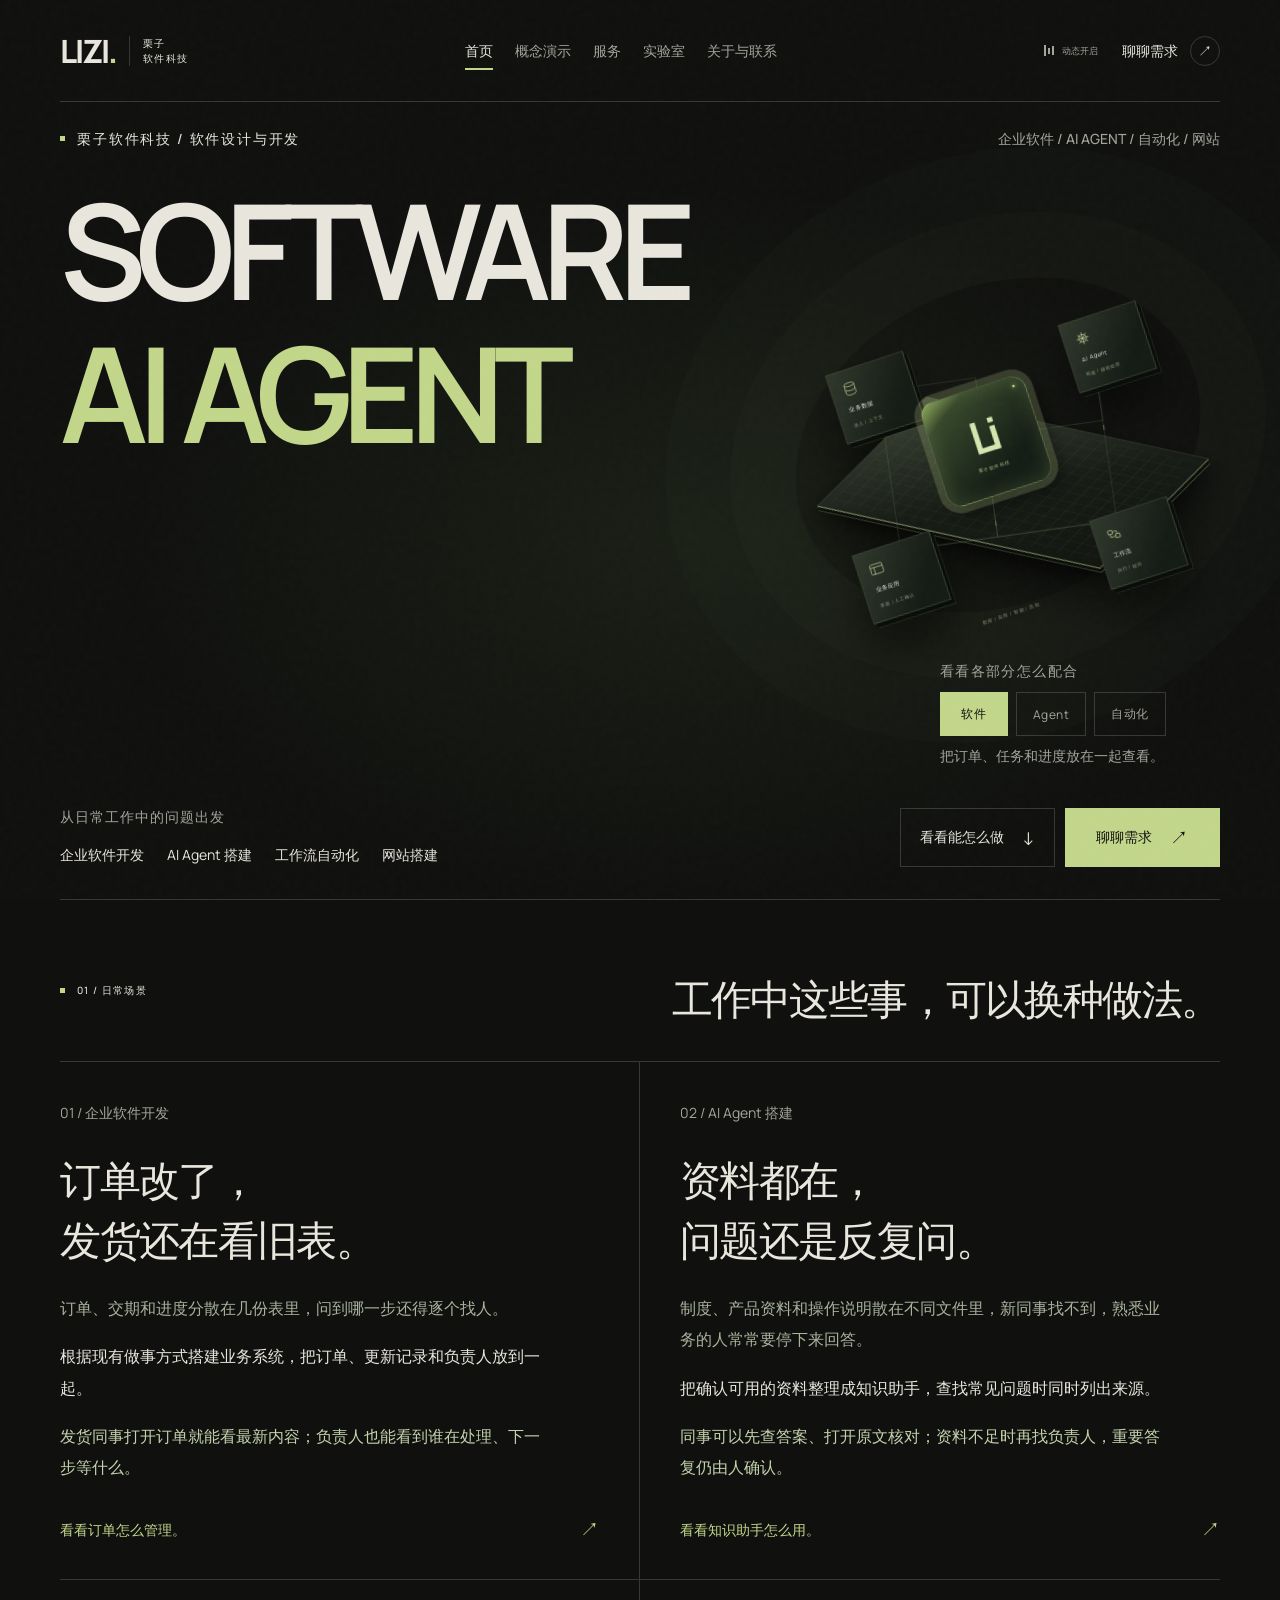
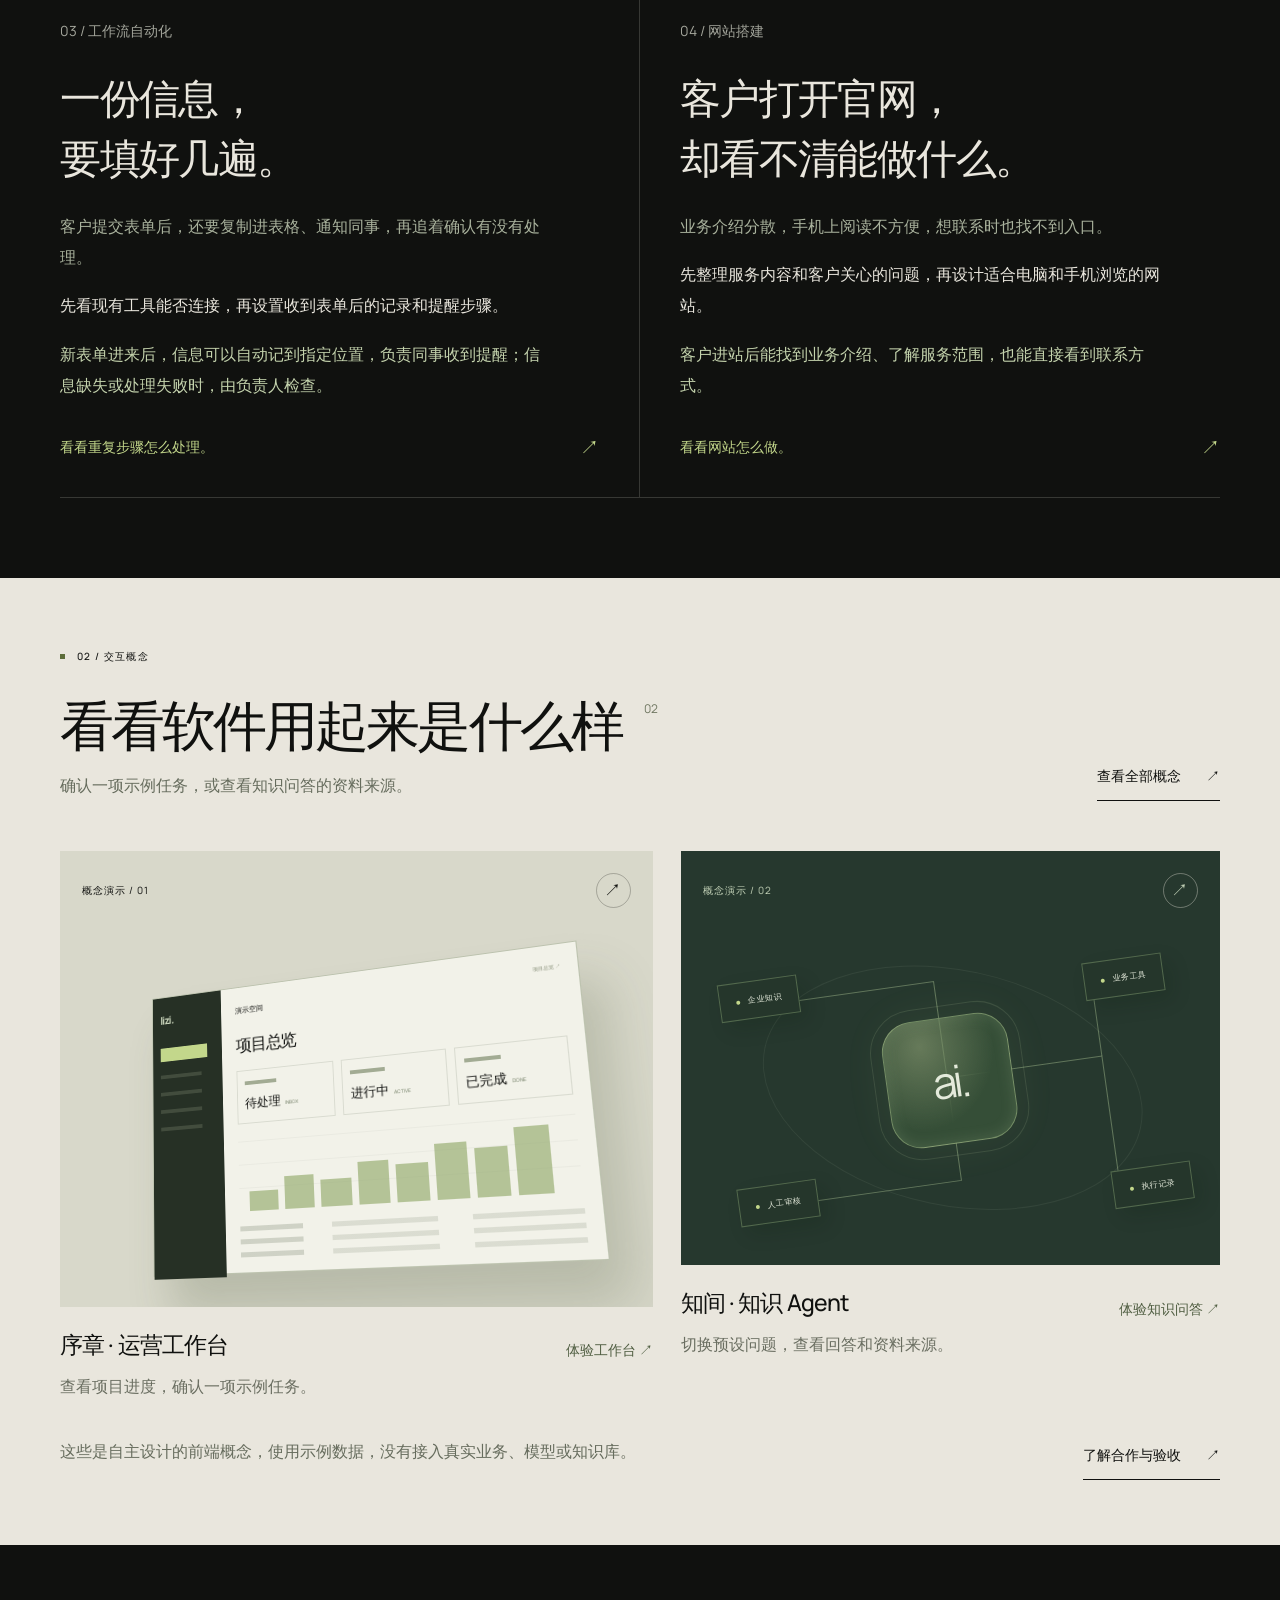
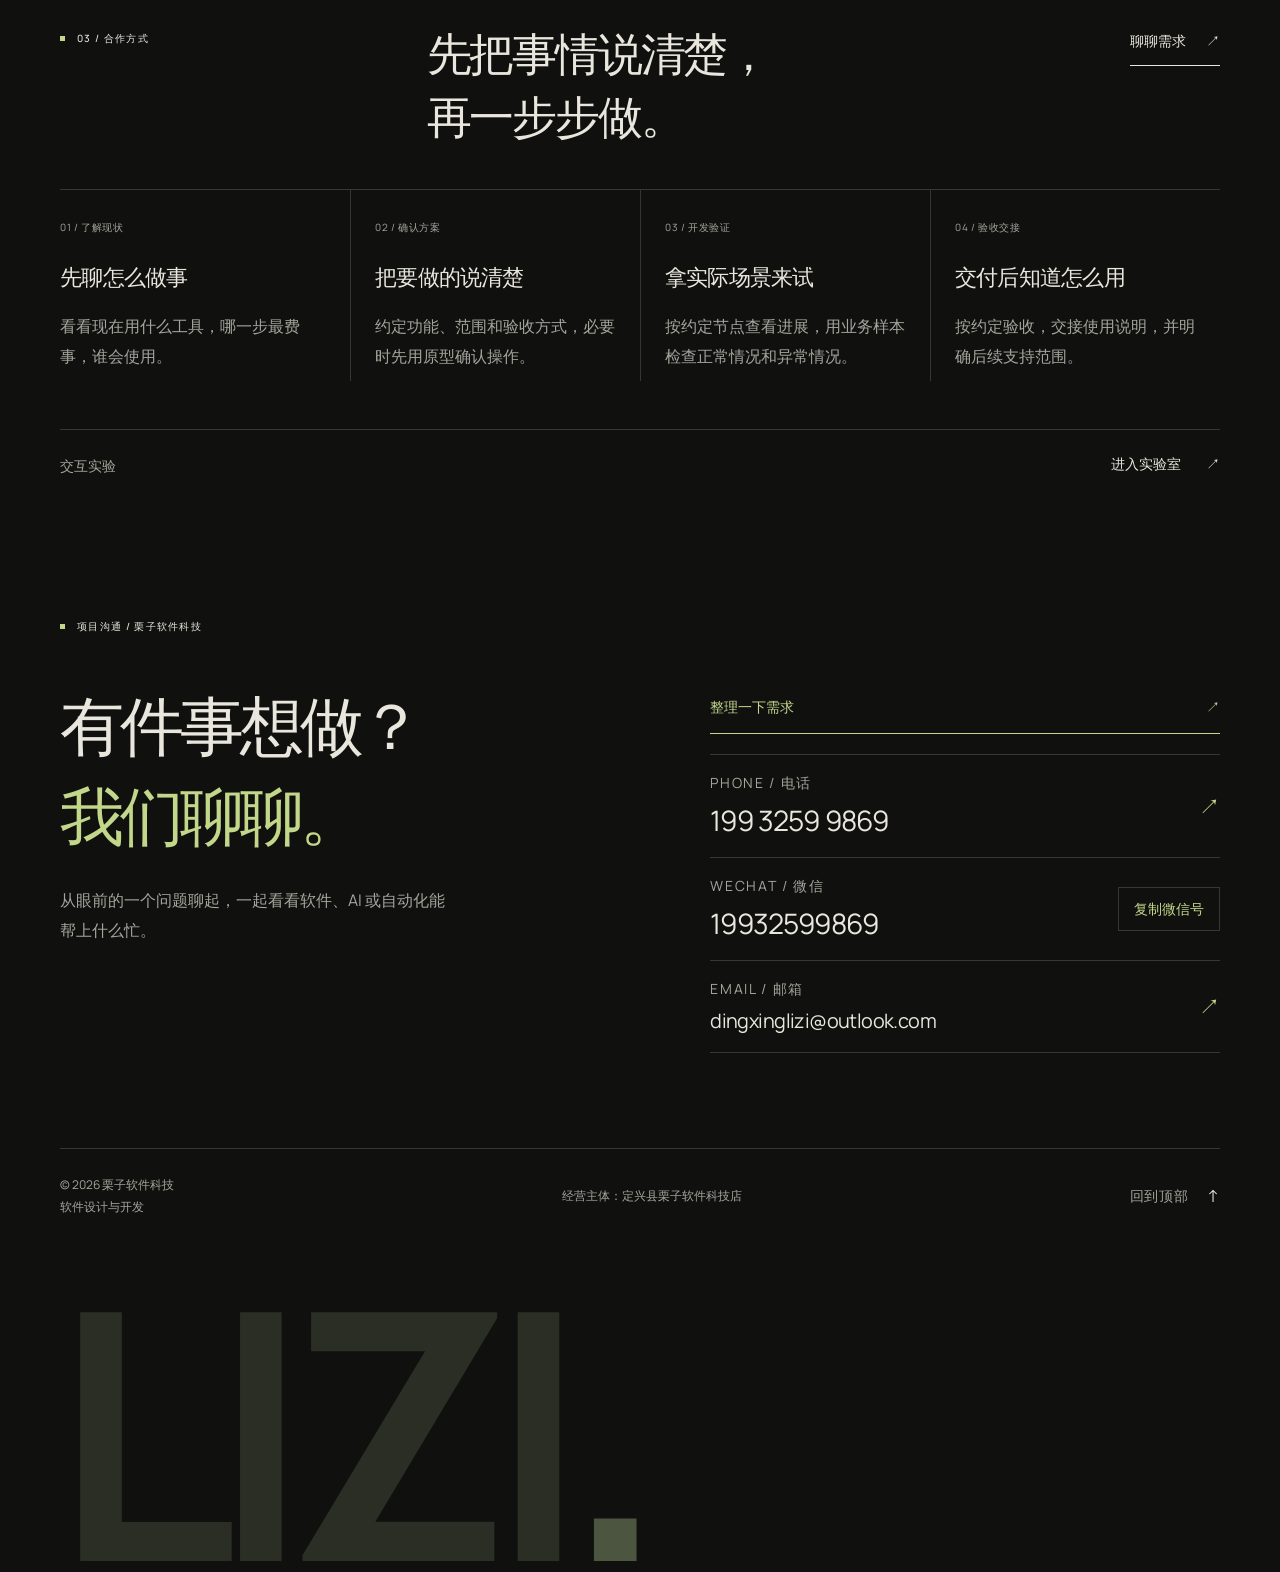
==== commit 718b73bb: "Explain everyday business problems and practical service options" ====
--- a/web/index.html
+++ b/web/index.html
@@ -1,67 +1,64 @@
-<!doctype html>
+<!DOCTYPE html>
+
 <html lang="zh-CN">
 <head>
-<meta charset="utf-8"><meta name="viewport" content="width=device-width,initial-scale=1"><meta name="theme-color" content="#10110f">
-<meta name="description" content="栗子软件科技提供企业软件开发、AI Agent 搭建、工作流自动化与网站搭建。查看交互概念、服务范围与合作方式。">
+<meta charset="utf-8"/><meta content="width=device-width,initial-scale=1" name="viewport"/><meta content="#10110f" name="theme-color"/>
+<meta content="栗子软件科技提供企业软件开发、AI Agent 搭建、工作流自动化与网站搭建。查看交互概念、服务范围与合作方式。" name="description"/>
 <title>栗子软件科技｜企业软件开发 · AI Agent 搭建 · 工作流自动化 · 网站搭建</title>
-<link rel="icon" href="data:image/svg+xml,%3Csvg xmlns='http://www.w3.org/2000/svg' viewBox='0 0 60 60'%3E%3Crect width='60' height='60' rx='12' fill='%2310110f'/%3E%3Cpath d='M18 14v32h27v-6H25V14z' fill='%23c3d78b'/%3E%3C/svg%3E">
-<link rel="stylesheet" href="shared.css?v=20261109-3"><link rel="stylesheet" href="home-v2.css?v=20261109-3"><script src="shared.js?v=20261109-3" defer></script>
-<link rel="stylesheet" href="journey.css?v=20261109-3"><link rel="stylesheet" href="copy.css?v=20261109-3"></head>
+<link href="data:image/svg+xml,%3Csvg xmlns='http://www.w3.org/2000/svg' viewBox='0 0 60 60'%3E%3Crect width='60' height='60' rx='12' fill='%2310110f'/%3E%3Cpath d='M18 14v32h27v-6H25V14z' fill='%23c3d78b'/%3E%3C/svg%3E" rel="icon"/>
+<link href="shared.css?v=20261109-4" rel="stylesheet"/><link href="home-v2.css?v=20261109-4" rel="stylesheet"/><script defer="" src="shared.js?v=20261109-4"></script>
+<link href="journey.css?v=20261109-4" rel="stylesheet"/><link href="copy.css?v=20261109-4" rel="stylesheet"/></head>
 <body data-page="home">
 <div id="site-header"></div>
 <main id="main">
-<section class="home-hero" aria-labelledby="home-title">
- <div class="hero-topline"><p class="eyebrow">栗子软件科技 / 软件设计与开发</p><p class="mono">企业应用 / AI Agent / 工作流</p></div>
- <h1 class="hero-h1" id="home-title"><span>SOFTWARE</span><span>AI AGENT<span class="sr-only" style="position:absolute;width:1px;height:1px;overflow:hidden;clip-path:inset(50%)"> — 栗子软件科技</span></span></h1>
- <div class="system-scene" aria-hidden="true">
-  <div class="system-orbit"></div>
-  <div class="system-object">
-   <div class="system-floor"></div>
-   <svg class="route-map" viewBox="0 0 540 530"><path d="M98 158H250V250H435V129M99 158V405H435V405H250V250M435 129V405M99 405H250V250"/><path class="route-pulse" d="M98 158H250V250H435V405"/><path class="route-pulse" d="M435 129V250H250V405H99"/><path class="route-pulse" d="M99 405V158H250V250"/></svg>
-   <div class="system-node node-data"><svg viewBox="0 0 24 24"><ellipse cx="12" cy="5" rx="8" ry="3"/><path d="M4 5v14c0 4 16 4 16 0V5M4 12c0 4 16 4 16 0"/></svg><span>业务数据</span><small>录入 / 上下文</small></div>
-   <div class="system-node node-agent"><svg viewBox="0 0 24 24"><path d="M12 2v20M2 12h20M5 5l14 14M5 19 19 5"/><circle cx="12" cy="12" r="6"/></svg><span>AI Agent</span><small>检索 / 辅助处理</small></div>
-   <div class="system-node node-interface"><svg viewBox="0 0 24 24"><rect x="2" y="4" width="20" height="16" rx="2"/><path d="M2 9h20M8 9v11"/></svg><span>业务应用</span><small>界面 / 人工确认</small></div>
-   <div class="system-node node-action"><svg viewBox="0 0 24 24"><path d="M3 5h7v6H3zM14 13h7v6h-7zM10 8h7v5M6 11v5h8"/></svg><span>工作流</span><small>执行 / 核对</small></div>
-   <div class="system-core"><i class="core-led"></i><span class="core-glyph">Li</span><small>栗子软件科技</small></div>
-   <span class="object-microcopy">数据 / 应用 / 智能 / 流程</span>
-  </div>
- </div>
- <div class="hero-system-control"><p class="system-control-label">查看系统组成</p><div class="system-tabs" role="tablist" aria-label="系统视角"><button class="system-tab" type="button" role="tab" id="tab-software" aria-controls="system-description" aria-selected="true" data-system="software">软件</button><button class="system-tab" type="button" role="tab" id="tab-ai" aria-controls="system-description" aria-selected="false" tabindex="-1" data-system="ai">Agent</button><button class="system-tab" type="button" role="tab" id="tab-flow" aria-controls="system-description" aria-selected="false" tabindex="-1" data-system="flow">自动化</button></div><p class="system-tab-description" id="system-description" role="tabpanel" aria-labelledby="tab-software">业务录入、状态跟踪与权限管理。</p></div>
- <div class="hero-coordinate" aria-hidden="true">系统结构 / 交互示意</div>
- <div class="hero-intent"><div class="hero-business"><p class="hero-business-label">面向企业的四项服务</p><ul aria-label="四项业务"><li>企业软件开发</li><li>AI Agent 搭建</li><li>工作流自动化</li><li>网站搭建</li></ul></div><div class="hero-actions"><a class="button-outline" href="#perspective">查看服务场景 <span aria-hidden="true">↓</span></a><a class="button" href="about.html#project-brief">讨论项目 <span aria-hidden="true">↗</span></a></div></div><div class="hero-rule"></div>
+<section aria-labelledby="home-title" class="home-hero">
+<div class="hero-topline"><p class="eyebrow">栗子软件科技 / 软件设计与开发</p><p class="mono">企业软件 / AI Agent / 自动化 / 网站</p></div>
+<h1 class="hero-h1" id="home-title"><span>SOFTWARE</span><span>AI AGENT<span class="sr-only" style="position:absolute;width:1px;height:1px;overflow:hidden;clip-path:inset(50%)"> — 栗子软件科技</span></span></h1>
+<div aria-hidden="true" class="system-scene">
+<div class="system-orbit"></div>
+<div class="system-object">
+<div class="system-floor"></div>
+<svg class="route-map" viewbox="0 0 540 530"><path d="M98 158H250V250H435V129M99 158V405H435V405H250V250M435 129V405M99 405H250V250"></path><path class="route-pulse" d="M98 158H250V250H435V405"></path><path class="route-pulse" d="M435 129V250H250V405H99"></path><path class="route-pulse" d="M99 405V158H250V250"></path></svg>
+<div class="system-node node-data"><svg viewbox="0 0 24 24"><ellipse cx="12" cy="5" rx="8" ry="3"></ellipse><path d="M4 5v14c0 4 16 4 16 0V5M4 12c0 4 16 4 16 0"></path></svg><span>业务数据</span><small>录入 / 上下文</small></div>
+<div class="system-node node-agent"><svg viewbox="0 0 24 24"><path d="M12 2v20M2 12h20M5 5l14 14M5 19 19 5"></path><circle cx="12" cy="12" r="6"></circle></svg><span>AI Agent</span><small>检索 / 辅助处理</small></div>
+<div class="system-node node-interface"><svg viewbox="0 0 24 24"><rect height="16" rx="2" width="20" x="2" y="4"></rect><path d="M2 9h20M8 9v11"></path></svg><span>业务应用</span><small>界面 / 人工确认</small></div>
+<div class="system-node node-action"><svg viewbox="0 0 24 24"><path d="M3 5h7v6H3zM14 13h7v6h-7zM10 8h7v5M6 11v5h8"></path></svg><span>工作流</span><small>执行 / 核对</small></div>
+<div class="system-core"><i class="core-led"></i><span class="core-glyph">Li</span><small>栗子软件科技</small></div>
+<span class="object-microcopy">数据 / 应用 / 智能 / 流程</span>
+</div>
+</div>
+<div class="hero-system-control"><p class="system-control-label">看看各部分怎么配合</p><div aria-label="系统视角" class="system-tabs" role="tablist"><button aria-controls="system-description" aria-selected="true" class="system-tab" data-system="software" id="tab-software" role="tab" type="button">软件</button><button aria-controls="system-description" aria-selected="false" class="system-tab" data-system="ai" id="tab-ai" role="tab" tabindex="-1" type="button">Agent</button><button aria-controls="system-description" aria-selected="false" class="system-tab" data-system="flow" id="tab-flow" role="tab" tabindex="-1" type="button">自动化</button></div><p aria-labelledby="tab-software" class="system-tab-description" id="system-description" role="tabpanel">把订单、任务和进度放在一起查看。</p></div>
+<div aria-hidden="true" class="hero-coordinate">系统结构 / 交互示意</div>
+<div class="hero-intent"><div class="hero-business"><p class="hero-business-label">从日常工作中的问题出发</p><ul aria-label="四项业务"><li>企业软件开发</li><li>AI Agent 搭建</li><li>工作流自动化</li><li>网站搭建</li></ul></div><div class="hero-actions"><a class="button-outline" href="#perspective">看看能怎么做 <span aria-hidden="true">↓</span></a><a class="button" href="about.html#project-brief">聊聊需求 <span aria-hidden="true">↗</span></a></div></div><div class="hero-rule"></div>
 </section>
-<section class="home-problems wrap" id="perspective" aria-labelledby="problems-title">
- <div class="problem-heading reveal"><p class="eyebrow">01 / 业务场景</p><h2 id="problems-title">常见业务场景</h2></div>
- <div class="problem-grid">
-  <a class="problem-route reveal" href="capabilities.html?scenario=software#cap-experience"><span class="problem-index">01 / 企业软件开发</span><h3>订单还散在<br>不同的表格里。</h3><p>统一记录订单、处理进度与责任人。</p><span class="problem-action">查看订单协同思路 <i aria-hidden="true">↗</i></span></a>
-  <a class="problem-route reveal" href="capabilities.html?scenario=agent#cap-experience"><span class="problem-index">02 / AI Agent 搭建</span><h3>资料存了很多，<br>答案仍要反复找。</h3><p>按问题检索团队资料，回答同时给出来源。</p><span class="problem-action">查看知识应用思路 <i aria-hidden="true">↗</i></span></a>
-  <a class="problem-route reveal" href="capabilities.html?scenario=workflow#cap-experience"><span class="problem-index">03 / 工作流自动化</span><h3>相同的信息，<br>在几个系统重复录。</h3><p>连接表单与业务系统，按规则同步数据、发送提醒。</p><span class="problem-action">查看流程连接思路 <i aria-hidden="true">↗</i></span></a>
-  <a class="problem-route reveal" href="capabilities.html#web"><span class="problem-index">04 / 网站搭建</span><h3>公司官网，<br>需要重新整理。</h3><p>整理业务内容，设计页面与交互，支持桌面和手机访问。</p><span class="problem-action">查看网站交付范围 <i aria-hidden="true">↗</i></span></a>
- </div>
+<section aria-labelledby="problems-title" class="home-problems wrap" id="perspective">
+<div class="problem-heading reveal"><p class="eyebrow">01 / 日常场景</p><h2 id="problems-title"><span>工作中这些事，</span><span>可以换种做法。</span></h2></div>
+<div class="problem-grid">
+<a class="problem-route reveal" href="capabilities.html?scenario=software#cap-experience"><span class="problem-index">01 / 企业软件开发</span><h3>订单改了，<br/>发货还在看旧表。</h3><div class="problem-story"><p class="problem-situation">订单、交期和进度分散在几份表里，问到哪一步还得逐个找人。</p><p class="problem-solution">根据现有做事方式搭建业务系统，把订单、更新记录和负责人放到一起。</p><p class="problem-change">发货同事打开订单就能看最新内容；负责人也能看到谁在处理、下一步等什么。</p></div><span class="problem-action">看看订单怎么管理。 <i aria-hidden="true">↗</i></span></a>
+<a class="problem-route reveal" href="capabilities.html?scenario=agent#cap-experience"><span class="problem-index">02 / AI Agent 搭建</span><h3>资料都在，<br/>问题还是反复问。</h3><div class="problem-story"><p class="problem-situation">制度、产品资料和操作说明散在不同文件里，新同事找不到，熟悉业务的人常常要停下来回答。</p><p class="problem-solution">把确认可用的资料整理成知识助手，查找常见问题时同时列出来源。</p><p class="problem-change">同事可以先查答案、打开原文核对；资料不足时再找负责人，重要答复仍由人确认。</p></div><span class="problem-action">看看知识助手怎么用。 <i aria-hidden="true">↗</i></span></a>
+<a class="problem-route reveal" href="capabilities.html?scenario=workflow#cap-experience"><span class="problem-index">03 / 工作流自动化</span><h3>一份信息，<br/>要填好几遍。</h3><div class="problem-story"><p class="problem-situation">客户提交表单后，还要复制进表格、通知同事，再追着确认有没有处理。</p><p class="problem-solution">先看现有工具能否连接，再设置收到表单后的记录和提醒步骤。</p><p class="problem-change">新表单进来后，信息可以自动记到指定位置，负责同事收到提醒；信息缺失或处理失败时，由负责人检查。</p></div><span class="problem-action">看看重复步骤怎么处理。 <i aria-hidden="true">↗</i></span></a>
+<a class="problem-route reveal" href="capabilities.html#web"><span class="problem-index">04 / 网站搭建</span><h3>客户打开官网，<br/>却看不清能做什么。</h3><div class="problem-story"><p class="problem-situation">业务介绍分散，手机上阅读不方便，想联系时也找不到入口。</p><p class="problem-solution">先整理服务内容和客户关心的问题，再设计适合电脑和手机浏览的网站。</p><p class="problem-change">客户进站后能找到业务介绍、了解服务范围，也能直接看到联系方式。</p></div><span class="problem-action">看看网站怎么做。 <i aria-hidden="true">↗</i></span></a>
+</div>
 </section>
-<section class="selected-section light-section wrap" aria-labelledby="selected-title">
- <p class="eyebrow reveal">02 / 交互概念</p>
- <div class="section-head reveal"><div><div class="selected-title"><h2 id="selected-title">产品与交互概念</h2><sup>02</sup></div><p class="selected-note">以任务协作与知识问答为例，体验界面与操作反馈。</p></div><a class="text-link" href="work.html">全部概念 <span aria-hidden="true">↗</span></a></div>
- <div class="work-preview-grid">
-  <a class="work-preview-card reveal" href="project.html?project=operations" aria-label="查看序章 · 运营工作台概念方案"><div class="preview-visual"><div class="preview-label"><span>概念演示 / 01</span><span class="preview-go" aria-hidden="true">↗</span></div><div class="preview-platform" aria-hidden="true"><div class="p-sidebar"><strong>lizi.</strong><span></span><span></span><span></span><span></span><span></span></div><div class="p-main"><div class="p-top">演示空间 <span>项目总览 ↗</span></div><div class="p-title">项目总览</div><div class="p-metrics"><div><i></i><b>待处理<small>INBOX</small></b></div><div><i></i><b>进行中<small>ACTIVE</small></b></div><div><i></i><b>已完成<small>DONE</small></b></div></div><div class="p-chart"><i style="--h:30%"></i><i style="--h:49%"></i><i style="--h:40%"></i><i style="--h:62%"></i><i style="--h:55%"></i><i style="--h:80%"></i><i style="--h:70%"></i><i style="--h:95%"></i></div><div class="p-table"><i></i><i></i><i></i></div></div></div></div><div class="work-preview-title"><div><h3>序章 · 运营工作台</h3><p>切换项目视图、确认任务，查看操作记录。</p></div><span class="preview-enter">体验工作台 ↗</span></div></a>
-  <a class="work-preview-card reveal" href="project.html?project=agent" aria-label="查看知间 · 知识 Agent概念方案"><div class="preview-visual preview-system"><div class="preview-label"><span>概念演示 / 02</span><span class="preview-go" aria-hidden="true">↗</span></div><div class="agent-map" aria-hidden="true"><div class="agent-orbit"></div><svg class="agent-lines" viewBox="0 0 440 350" preserveAspectRatio="none"><path d="M62 57H218V165H370V90M218 165V280H66M218 165H370V320"/></svg><div class="agent-center">ai.</div><div class="agent-mini am1">企业知识</div><div class="agent-mini am2">业务工具</div><div class="agent-mini am3">人工审核</div><div class="agent-mini am4">执行记录</div></div></div><div class="work-preview-title"><div><h3>知间 · 知识 Agent</h3><p>切换示例问题、查看资料来源与权限边界。</p></div><span class="preview-enter">体验知识问答 ↗</span></div></a>
- </div>
- <div class="selected-end reveal"><p>自主设计的前端概念，使用示例数据；未接入真实业务、模型或知识库。</p><a class="text-link" href="capabilities.html#process">查看交付与验收方式 <span aria-hidden="true">↗</span></a></div>
+<section aria-labelledby="selected-title" class="selected-section light-section wrap">
+<p class="eyebrow reveal">02 / 交互概念</p>
+<div class="section-head reveal"><div><div class="selected-title"><h2 id="selected-title">看看软件用起来是什么样</h2><sup>02</sup></div><p class="selected-note">确认一项示例任务，或查看知识问答的资料来源。</p></div><a class="text-link" href="work.html">查看全部概念 <span aria-hidden="true">↗</span></a></div>
+<div class="work-preview-grid">
+<a aria-label="查看序章 · 运营工作台概念方案" class="work-preview-card reveal" href="project.html?project=operations"><div class="preview-visual"><div class="preview-label"><span>概念演示 / 01</span><span aria-hidden="true" class="preview-go">↗</span></div><div aria-hidden="true" class="preview-platform"><div class="p-sidebar"><strong>lizi.</strong><span></span><span></span><span></span><span></span><span></span></div><div class="p-main"><div class="p-top">演示空间 <span>项目总览 ↗</span></div><div class="p-title">项目总览</div><div class="p-metrics"><div><i></i><b>待处理<small>INBOX</small></b></div><div><i></i><b>进行中<small>ACTIVE</small></b></div><div><i></i><b>已完成<small>DONE</small></b></div></div><div class="p-chart"><i style="--h:30%"></i><i style="--h:49%"></i><i style="--h:40%"></i><i style="--h:62%"></i><i style="--h:55%"></i><i style="--h:80%"></i><i style="--h:70%"></i><i style="--h:95%"></i></div><div class="p-table"><i></i><i></i><i></i></div></div></div></div><div class="work-preview-title"><div><h3>序章 · 运营工作台</h3><p>查看项目进度，确认一项示例任务。</p></div><span class="preview-enter">体验工作台 ↗</span></div></a>
+<a aria-label="查看知间 · 知识 Agent概念方案" class="work-preview-card reveal" href="project.html?project=agent"><div class="preview-visual preview-system"><div class="preview-label"><span>概念演示 / 02</span><span aria-hidden="true" class="preview-go">↗</span></div><div aria-hidden="true" class="agent-map"><div class="agent-orbit"></div><svg class="agent-lines" preserveaspectratio="none" viewbox="0 0 440 350"><path d="M62 57H218V165H370V90M218 165V280H66M218 165H370V320"></path></svg><div class="agent-center">ai.</div><div class="agent-mini am1">企业知识</div><div class="agent-mini am2">业务工具</div><div class="agent-mini am3">人工审核</div><div class="agent-mini am4">执行记录</div></div></div><div class="work-preview-title"><div><h3>知间 · 知识 Agent</h3><p>切换预设问题，查看回答和资料来源。</p></div><span class="preview-enter">体验知识问答 ↗</span></div></a>
+</div>
+<div class="selected-end reveal"><p>这些是自主设计的前端概念，使用示例数据，没有接入真实业务、模型或知识库。</p><a class="text-link" href="capabilities.html#process">了解合作与验收 <span aria-hidden="true">↗</span></a></div>
 </section>
-<section class="home-cooperation wrap" aria-labelledby="cooperation-title">
- <div class="cooperation-heading reveal"><p class="eyebrow">03 / 合作方式</p><h2 id="cooperation-title">范围、验收与交接。</h2><a class="text-link" href="about.html#project-brief">讨论项目 <span aria-hidden="true">↗</span></a></div>
- <ol class="cooperation-steps">
-  <li class="reveal"><span>01 / 需求范围</span><h3>确认范围</h3><p>明确使用者、业务规则与暂不包含的部分。</p></li>
-  <li class="reveal"><span>02 / 交互原型</span><h3>验证原型</h3><p>先走通关键操作，再进入完整开发。</p></li>
-  <li class="reveal"><span>03 / 业务验收</span><h3>业务样本验收</h3><p>用约定的业务样本，核对正常操作与异常处理。</p></li>
-  <li class="reveal"><span>04 / 交付交接</span><h3>交接与使用</h3><p>交接约定的系统与文档，明确后续维护范围。</p></li>
- </ol>
- <div class="home-lab-inline reveal"><span>交互与材质实验</span><a class="text-link" href="lab.html">进入实验室 <span aria-hidden="true">↗</span></a></div>
+<section aria-labelledby="cooperation-title" class="home-cooperation wrap">
+<div class="cooperation-heading reveal"><p class="eyebrow">03 / 合作方式</p><h2 id="cooperation-title">先把事情说清楚，<br/>再一步步做。</h2><a class="text-link" href="about.html#project-brief">聊聊需求 <span aria-hidden="true">↗</span></a></div>
+<ol class="cooperation-steps">
+<li class="reveal"><span>01 / 了解现状</span><h3>先聊怎么做事</h3><p>看看现在用什么工具，哪一步最费事，谁会使用。</p></li>
+<li class="reveal"><span>02 / 确认方案</span><h3>把要做的说清楚</h3><p>约定功能、范围和验收方式，必要时先用原型确认操作。</p></li>
+<li class="reveal"><span>03 / 开发验证</span><h3>拿实际场景来试</h3><p>按约定节点查看进展，用业务样本检查正常情况和异常情况。</p></li>
+<li class="reveal"><span>04 / 验收交接</span><h3>交付后知道怎么用</h3><p>按约定验收，交接使用说明，并明确后续支持范围。</p></li>
+</ol>
+<div class="home-lab-inline reveal"><span>交互实验</span><a class="text-link" href="lab.html">进入实验室 <span aria-hidden="true">↗</span></a></div>
 </section>
 </main>
 <div id="site-footer"></div>
 </body></html>
-
-
-
-
--- a/web/copy.css
+++ b/web/copy.css
@@ -23,3 +23,36 @@
 }
 @media(max-width:360px){.hero-h1{font-size:15.2vw}.hero-business li{font-size:14px}.about-hero-title h1{font-size:27px}.cap-heading h1{font-size:31px}.cap-tab{font-size:12px}.about-intro-main{font-size:17px}}
 
+/* Approved human copy: readable paragraphs, open scenario cards, and native FAQ. */
+body{font-size:14px}main,section,article,.wrap{min-width:0}p{overflow-wrap:break-word}
+.desktop-nav{gap:22px}.nav-item,.header-contact,.mobile-project-link{font-size:14px}.header-contact{gap:12px}.brand-cn{flex:none}
+.hero-topline .eyebrow,.hero-topline .mono,.hero-business-label,.system-control-label,.system-tab-description{font-size:14px;line-height:1.7}.hero-topline .mono{letter-spacing:0}.hero-system-control{width:280px}.system-tab-description{width:280px}
+.problem-heading{grid-template-columns:1fr 2fr}.problem-heading h2{max-width:760px}.problem-grid{grid-template-columns:repeat(2,minmax(0,1fr));border-top:1px solid var(--line)}
+.problem-route,.problem-route:first-child,.problem-route:last-child{display:flex;flex-direction:column;padding:38px 40px 32px;min-height:0;border:0;border-bottom:1px solid var(--line)}
+.problem-route:nth-child(odd){padding-left:0;border-right:1px solid var(--line)}.problem-route:nth-child(even){padding-right:0}.problem-route h3{font-size:clamp(28px,3.2vw,46px);line-height:1.45;margin-top:25px;letter-spacing:-.04em}
+.problem-index{font-size:14px;line-height:1.8;letter-spacing:0}.problem-story{margin-top:24px;margin-bottom:16px;max-width:490px}.problem-route .problem-story p{font-size:16px;line-height:1.95;margin:0 0 17px;max-width:none}.problem-route .problem-story .problem-situation{color:#a9b29d}.problem-route .problem-story .problem-solution{color:var(--paper)}.problem-route .problem-story .problem-change{color:#c4d3ad;margin-bottom:0}.problem-action{font-size:14px;line-height:1.8;min-height:48px;padding-top:12px;margin-top:auto;align-items:center}.problem-action i{flex:none}
+.selected-note,.work-preview-title p,.selected-end p,.cooperation-steps p,.footer-intro{font-size:16px;line-height:1.9}.selected-end p{max-width:650px}.selected-end .text-link,.preview-enter,.home-lab-inline>span,.home-lab-inline .text-link{font-size:14px}.cooperation-steps h3{font-size:22px;line-height:1.6}.cooperation-steps{grid-template-columns:repeat(4,minmax(0,1fr))}.cooperation-steps li{padding-right:24px}.cooperation-steps li+li{padding-left:24px}
+.cap-intro{font-size:20px;line-height:1.9}.cap-intro>span,.cap-experience-heading>p,.cap-small-note,.cap-sim-footnote,.cap-scenario-actions>p>span{font-size:14px;line-height:1.9}.cap-intro>span{display:block;margin-top:12px}.cap-heading h1{font-size:clamp(44px,6.1vw,88px);line-height:1.4;max-width:1100px}.cap-tabs{grid-template-columns:repeat(3,minmax(0,1fr))}.cap-tab{min-width:0;font-size:16px;line-height:1.8}.cap-tab>span{flex:none}.cap-node strong{font-size:16px;line-height:1.8}.cap-step-copy h3{font-size:26px;line-height:1.6}.cap-step-copy>p,.cap-output strong{font-size:16px;line-height:1.9}.cap-output>span,.cap-step-label,.cap-next,.cap-sim-top,.cap-sim-mode,.cap-node-number{font-size:14px}.cap-scenario-actions>p{font-size:20px;line-height:1.8}.cap-scenario-actions>div{flex-wrap:wrap;gap:18px}.service-existing-tools{font-size:16px;line-height:2;color:var(--muted);max-width:850px;margin:26px 0 42px}.cap-service-content>p,.cap-deliverable p,.cap-boundary-list p{font-size:16px;line-height:2}.cap-service-content .service-example{margin-top:18px}.cap-service-content .service-preparation{font-size:14px!important;line-height:1.9!important}.cap-deliverable>span,.cap-service-tags,.service-consult{font-size:14px}.cap-service-heading h3{font-size:clamp(24px,2.5vw,36px)}.cap-boundary-list h3{font-size:22px;line-height:1.6}
+.work-intro h1{font-size:clamp(42px,6.5vw,92px);line-height:1.4}.work-intro-bottom p,.work-disclaimer,.work-case-caption p{font-size:16px;line-height:1.9}.work-case-caption p{max-width:650px}.work-case-caption h2{line-height:1.6}.work-filters button,.work-contact{font-size:14px}.work-outro h2{line-height:1.5}
+.project-lead>p{font-size:24px;line-height:1.7}.project-facts p,.project-crumb a,.demo-footnote p,.demo-footnote p>span,.story-section>p,.approach-steps p,.scope-list p,.scope-note>p,.project-consult p:not(.eyebrow),.next-project p{font-size:16px;line-height:1.95}.project-facts>div>span,.demo-heading>span:last-child,.chapter-nav a,.story-kicker,.approach-steps small,.scope-note>span,.scope-list em{font-size:14px;line-height:1.8}.scope-list h3{font-size:18px}.project-facts{grid-template-columns:1fr 1.3fr .65fr}.project-body{grid-template-columns:1fr 2.8fr;column-gap:7%}.chapter-nav{max-width:240px}.chapter-nav a{min-height:44px;align-items:center}.scope-list>div{flex-wrap:wrap}.scope-list>div>div{min-width:180px}.scope-list em{white-space:normal}.demo-footnote{align-items:start}.demo-footnote p{max-width:650px}.project-heading h1,.next-project h2{flex-wrap:wrap;row-gap:8px;line-height:1.4}
+.demo-nav button{font-size:14px;min-height:48px}.app-heading{align-items:start;flex-wrap:wrap}.app-heading small,.app-heading p,.app-stats small,.app-stats p,.app-section-title>span,.app-section-title>button,.app-projects small,.app-projects p,.app-projects>div>div>span,.app-tag,.app-task-row strong,.app-task-row small,.task-detail-top>span:last-child,.task-detail>p,.task-detail dl>div,.task-deliverable b,.task-deliverable small,.task-action p,.activity-list small,.activity-list p,.app-info,.knowledge-question>span,.knowledge-answer small,.knowledge-answer p,.knowledge-answer ol,.knowledge-answer .answer-note,.knowledge-actions>span,.citation b,.citation small,.citation>i,.source-head p,.source-body>small,.source-body>p,.source-footer,.boundary-cards article>span,.boundary-cards p,.boundary-cards .app-tag,.workflow-demo-node small,.workflow-demo-node p,.workflow-simulation small,.workflow-simulation p,.run-summary small,.app-empty p,.app-empty button,.rule-row>small,.rule-row>strong>span{font-size:14px;line-height:1.9}
+.app-heading h2{font-size:26px;line-height:1.5}.app-stats b span{display:block;font-size:14px;line-height:1.7;margin-left:0;letter-spacing:0}.app-section-title h3,.app-projects h3,.activity-list h3,.task-detail dt,.task-detail dd,.workflow-demo-node h3,.rule-heading h3,.rule-row>strong,.source-head h3{font-size:16px;line-height:1.8}.app-button{font-size:14px;min-height:48px}.app-stats>div{padding:16px 14px}.app-projects{grid-template-columns:repeat(3,minmax(0,1fr))}.app-projects>div{min-width:0}.app-projects>div>div{flex-wrap:wrap}.app-task-row{flex-wrap:wrap}.app-task-row>div{min-width:160px}.app-task-row .app-tag{width:auto}.knowledge-question>p,.source-body blockquote{font-size:16px;line-height:1.9}.citation{flex-wrap:wrap}.knowledge-actions{flex-wrap:wrap}.workflow-demo-node{min-width:0;width:min(100%,370px);box-sizing:border-box}.workflow-simulation{flex-wrap:wrap}.run-summary{flex-wrap:wrap;gap:22px}.rule-row{gap:18px}.task-detail dl>div{align-items:start;gap:12px;margin:14px 0}.task-detail dd{min-width:0}.task-detail dt{width:70px;flex:none}.task-action{flex-wrap:wrap}.source-footer{flex-wrap:wrap}
+.about-hero-title h1{font-size:clamp(40px,5.3vw,78px);line-height:1.4}.about-intro-detail,.about-principle-list p,.about-process-top>p:last-child,.about-process-grid article>p,.about-brief-intro>p:not(.eyebrow),.about-prepare p,.about-contact-heading>p:last-child{font-size:16px;line-height:1.95}.about-intro-main{font-size:24px;line-height:1.85}.about-process-output,.about-prepare h3,.about-privacy-note p,.about-brief-tool legend,.about-form-field>label,.about-form-row .about-form-field>label,.about-service-choices label>span,.about-reference>div>span,.about-reference small,.about-reference button,.about-reference-status,.about-result-top>span,.about-result-top button,.about-result-label,.about-copy-row p,.about-contact-copy,.about-result-contact{font-size:14px;line-height:1.8}.about-brief-tool textarea,.about-brief-tool input[type=text],.about-brief-tool select,.about-brief-tool #brief-output{font-size:16px;line-height:1.9}.about-generate,.about-copy-row>button{font-size:16px;min-height:48px}.about-form-field .about-required,.about-form-field .about-optional{font-size:12px}.about-brief-tool legend>span,.about-form-field>label>span:first-child:not(.about-optional){font-size:14px}.about-brief-tool select{height:auto;min-height:50px}.about-brief-tool{padding:28px}.about-form-row{grid-template-columns:1fr}.about-process-grid{grid-template-columns:repeat(2,minmax(0,1fr))}.about-process-grid article{min-height:0;padding:28px}.about-process-grid article:nth-child(2){border-right:0}.about-process-grid article:nth-child(-n+2){border-bottom:1px solid var(--line)}.about-process-grid h3{line-height:1.6}.about-reference p{font-size:16px}.about-result-top{flex-wrap:wrap}.about-faq{display:grid;grid-template-columns:1fr 1.5fr;gap:60px;padding-top:10px;padding-bottom:90px}.about-faq .about-section-heading h2{font-size:clamp(32px,3.8vw,52px);margin-top:25px;line-height:1.5}.about-faq-list{min-width:0}.about-faq details{border-top:1px solid var(--line);padding:0}.about-faq details:last-child{border-bottom:1px solid var(--line)}.about-faq summary{font-size:18px;line-height:1.8;cursor:pointer;padding:22px 32px 22px 0;min-height:44px;list-style:none;position:relative}.about-faq summary::-webkit-details-marker{display:none}.about-faq summary:after{content:'+';position:absolute;right:0;top:22px;color:var(--accent);font-size:24px;font-weight:300}.about-faq details[open] summary:after{content:'−'}.about-faq details p{font-size:16px;line-height:2;color:var(--muted);margin:0;padding:0 25px 25px 0}.about-faq summary:focus-visible{outline:2px solid var(--accent);outline-offset:4px}
+.lab-intro>p,.lab-caption,.lab-notes p,.lab-motion-state,.lab-status,.lab-setting,.lab-tools button,.lab-controls button{font-size:14px;line-height:1.9}.lab-caption{gap:20px;align-items:start}.lab-caption span{min-width:0}.lab-notes p{font-size:16px}.footer-project-link,.contact-item>div>span,.copy-button,.back-top{font-size:14px}.footer-bottom,.footer-bottom small,.footer-legal{font-size:12px;line-height:1.9}.copy-feedback{font-size:14px;line-height:1.8}.text-link,button,.copy-button,.back-top,.service-consult{min-height:44px}.text-link{display:inline-flex;align-items:center}.footer-top{min-width:0}.contact-list{min-width:0}.contact-item strong{overflow-wrap:anywhere}.footer-headline{font-size:clamp(40px,5vw,76px);line-height:1.4}
+@media(max-width:1100px){.desktop-nav{gap:15px}.nav-item{font-size:13px}.site-header{gap:20px}.header-end{gap:12px}.problem-route,.problem-route:first-child,.problem-route:last-child{padding-top:30px;padding-bottom:26px}.problem-route:nth-child(odd){padding-right:26px}.problem-route:nth-child(even){padding-left:26px}.cap-tab{font-size:14px}.project-body{column-gap:5%}.product-sidebar{width:170px}.product-main{padding-left:24px;padding-right:24px}.app-projects{grid-template-columns:1fr}.hero-topline .mono{font-size:12px}.hero-topline .eyebrow{font-size:12px}.about-faq{gap:40px;grid-template-columns:.8fr 1.4fr}.cooperation-steps{grid-template-columns:repeat(2,minmax(0,1fr))}.cooperation-steps li,.cooperation-steps li+li{padding:26px 24px 24px 0;border:0}.cooperation-steps li:nth-child(even){border-left:1px solid var(--line);padding-left:24px;padding-right:0}.cooperation-steps li:nth-child(n+3){border-top:1px solid var(--line)}}
+@media(max-width:760px){
+ .site-header{gap:12px}.header-end{gap:10px}.header-contact{font-size:14px}.desktop-nav{display:none}.hero-topline .eyebrow{font-size:12px;max-width:240px}.hero-business-label{display:none}.hero-system-control{width:auto}.system-control-label{font-size:14px}.hero-actions .button,.hero-actions .button-outline{font-size:14px}.hero-topline .mono{display:none}
+ .problem-heading h2{font-size:32px;line-height:1.5}.problem-grid{grid-template-columns:1fr}.problem-route,.problem-route:first-child,.problem-route:last-child,.problem-route:nth-child(odd),.problem-route:nth-child(even){padding:30px 0;border:0;border-bottom:1px solid var(--line)}.problem-route h3{font-size:32px;margin-top:20px}.problem-story{margin-top:20px;max-width:none}.problem-route .problem-story p{font-size:16px;margin-bottom:16px}.problem-index,.problem-action{font-size:14px}.problem-action{padding-top:10px;min-height:48px}.selected-section .section-head h2{font-size:34px;line-height:1.5}.selected-note,.work-preview-title p,.selected-end p,.cooperation-steps p{font-size:16px}.selected-end .text-link,.selected-section .section-head .text-link,.preview-enter,.home-lab-inline>span,.home-lab-inline .text-link{font-size:14px}.home-lab-inline{flex-wrap:wrap;gap:4px}.cooperation-heading h2{font-size:34px;line-height:1.5}
+ .cap-heading h1{font-size:38px;line-height:1.5}.cap-intro{font-size:18px}.cap-experience-heading h2{font-size:34px;line-height:1.5}.cap-experience-heading>p,.cap-sim-footnote,.cap-small-note{font-size:14px}.cap-tabs{grid-template-columns:1fr}.cap-tab{font-size:16px;min-height:54px}.cap-service-heading h3{font-size:28px}.cap-service-content>p,.cap-deliverable p,.cap-boundary-list p{font-size:16px}.cap-step-copy h3{font-size:24px}.cap-step-copy>p,.cap-output strong{font-size:16px}.service-existing-tools{font-size:16px;margin:22px 0 34px}.cap-output{flex-wrap:wrap}.cap-output strong{min-width:0}.cap-sim-top{gap:10px;flex-wrap:wrap}.cap-scenario-actions>p{font-size:20px}.cap-scenario-actions>div{display:grid;justify-items:start;gap:15px}.cap-cta h2,.cap-boundaries h2{font-size:34px;line-height:1.5}
+ .work-intro h1{font-size:40px;line-height:1.5}.work-intro-bottom p,.work-disclaimer,.work-case-caption p{font-size:16px}.work-case-caption h2{font-size:25px}.work-filterbar{flex-wrap:wrap;gap:18px}.work-filters button{font-size:14px}.work-outro h2{font-size:34px;line-height:1.5}
+ .project-heading h1{font-size:58px;line-height:1.4}.project-heading h1>span{font-size:29px;line-height:1.5}.project-facts{grid-template-columns:1fr;gap:20px}.project-facts p{margin-top:5px}.project-lead>p{font-size:22px}.project-body{display:block}.chapter-nav{position:static;display:flex;flex-wrap:wrap;max-width:none;gap:5px 20px;margin-bottom:32px}.chapter-nav>span{flex-basis:100%;margin:0 0 5px}.chapter-nav a{font-size:14px}.product-sidebar{width:auto}.product-main{padding-left:18px;padding-right:18px}.app-projects{grid-template-columns:1fr}.app-stats{grid-template-columns:1fr}.app-stats b{font-size:32px}.app-stats b span{display:inline;margin-left:10px}.app-heading h2{font-size:25px}.task-detail{padding:22px 18px}.task-detail>h3{font-size:22px;line-height:1.6}.app-task-row>div{min-width:145px}.person-dot{display:none}.app-task-row .app-tag{margin-left:23px}.source-body{padding:22px 18px}.source-body h4{font-size:23px;line-height:1.6}.source-footer{display:grid;gap:10px}.knowledge-answer{gap:10px}.knowledge-mark{font-size:23px}.citation>div{min-width:140px}.citation>i{flex-basis:100%}.task-deliverable{flex-wrap:wrap}.task-deliverable>div{min-width:140px}.rule-row{grid-template-columns:1fr;gap:8px}.rule-heading{flex-wrap:wrap}.rule-heading h3{flex-basis:calc(100% - 38px)}.rule-row>strong{font-size:16px;line-height:1.9}.workflow-demo-node{width:100%}.workflow-simulation{align-items:stretch}.workflow-simulation .app-button{width:100%;justify-content:center}.story-section>h2{font-size:32px;line-height:1.5}.story-section>p,.approach-steps p,.scope-list p,.scope-note>p{font-size:16px}.demo-heading{gap:16px;align-items:start;flex-wrap:wrap}.demo-footnote{display:block}.demo-footnote>span{display:none}.scope-list>div>div{min-width:0;flex-basis:calc(100% - 34px)}.scope-list em{margin-left:30px}.next-project h2{font-size:42px}.next-project h2>span{font-size:25px}.next-arrow{width:48px;height:48px;flex:none;font-size:26px}.project-consult h2{font-size:31px;line-height:1.5}.project-consult>div:last-child{display:grid;justify-items:start}.project-consult .button{font-size:14px}
+ .about-hero-title h1{font-size:38px;line-height:1.5}.about-hero-mark{display:none}.about-intro-main{font-size:20px}.about-intro-detail,.about-principle-list p,.about-process-top>p:last-child,.about-process-grid article>p,.about-brief-intro>p:not(.eyebrow),.about-prepare p,.about-contact-heading>p:last-child{font-size:16px}.about-section-heading h2,.about-brief-intro h2,.about-process-top h2{font-size:34px;line-height:1.5}.about-principle-list h3,.about-process-grid h3{font-size:22px;line-height:1.6}.about-process-grid{grid-template-columns:1fr}.about-process-grid article,.about-process-grid article:last-child{padding:26px 20px;border:0;border-bottom:1px solid var(--line)}.about-process-grid article:last-child{border-bottom:0}.about-process-grid article>div{margin-bottom:20px}.about-process-output{font-size:14px}.about-brief-tool{padding:24px 16px}.about-service-choices label>span{font-size:14px;padding:10px 12px}.about-form-field>label{flex-wrap:wrap;row-gap:5px}.about-form-field .about-required,.about-form-field .about-optional{font-size:12px}.about-brief-tool textarea,.about-brief-tool input[type=text],.about-brief-tool select{font-size:16px}.about-faq{display:block;padding-top:0;padding-bottom:60px}.about-faq .about-section-heading h2{font-size:32px;margin-bottom:28px}.about-faq summary{font-size:18px}.about-contact-item>a{font-size:clamp(24px,8vw,34px)}.about-contact-item>a.about-email{font-size:clamp(17px,4.8vw,22px)}.about-reference{padding:14px}.about-reference button,.about-copy-row p,.about-result-top>span,.about-result-top button,.about-result-label,.about-contact-copy,.about-result-contact{font-size:14px}
+ .lab-intro{gap:24px}.lab-intro>p{font-size:16px}.lab-caption{flex-direction:column;gap:10px;font-size:14px}.lab-notes p{font-size:16px}.lab-setting,.lab-tools button,.lab-controls button{font-size:14px}.lab-toolbar{gap:16px}.lab-controls{flex-wrap:wrap}.lab-motion-state,.lab-status{font-size:14px}.contact-item strong{font-size:24px}.contact-item.email strong{font-size:17px}.contact-item{gap:12px}.copy-button{font-size:14px;padding:10px;white-space:nowrap}.footer-top{padding-bottom:40px}.footer-intro{font-size:16px}.footer-headline{font-size:40px;line-height:1.5}.footer-bottom{gap:14px}.footer-project-link{font-size:14px}
+}
+@media(max-width:400px){.cooperation-steps{grid-template-columns:1fr}.cooperation-steps li,.cooperation-steps li+li,.cooperation-steps li:nth-child(even){padding:24px 0;border:0;border-bottom:1px solid var(--line)}.hero-topline .eyebrow{max-width:225px}.problem-route h3{font-size:30px}.cap-heading h1{font-size:36px}.about-hero-title h1{font-size:36px}.selected-section .section-head h2{font-size:31px}.work-intro h1{font-size:36px}.work-case-caption h2{font-size:23px}.contact-item.email strong{font-size:15px}.footer-headline{font-size:37px}.hero-system-control .system-tab{font-size:14px}.hero-system-control{bottom:236px}.about-brief-tool legend{line-height:1.9}}
+@media(max-width:760px){#problems-title>span{display:block}.problem-route h3 br{display:initial}}
+@media(max-width:400px){.cap-heading h1{font-size:30px}.cap-experience-heading h2{font-size:28px}.cap-hero-bottom{min-width:0;gap:12px}.cap-hero-bottom .cap-intro{flex:1 1 0;min-width:0}.cap-intro>span{max-width:100%}.cap-scroll{flex:0 0 44px;width:44px;min-width:44px;min-height:44px;gap:0;justify-content:center}.cap-scroll>span:last-child{display:grid;place-items:center;width:44px;height:44px}}
+@media(max-width:400px){.cap-diagram{grid-template-columns:repeat(4,minmax(0,1fr));min-width:0}.cap-node{min-width:0;width:100%;padding:0 2px;box-sizing:border-box}.cap-node-number,.cap-node strong{max-width:100%;white-space:normal;overflow-wrap:anywhere}.cap-node-number{letter-spacing:0}}
+@media(max-width:400px){.source-head{flex-wrap:wrap;align-items:start;gap:12px}.source-head>span{flex:0 0 26px}.source-head>div{flex:1 1 calc(100% - 38px);min-width:0}.source-head>.app-tag{flex:0 0 auto;max-width:calc(100% - 38px);margin-left:38px}.source-head h3{overflow-wrap:normal}.source-head>div>p{overflow-wrap:anywhere}}
+@media(max-width:400px){.cap-diagram{grid-template-columns:repeat(2,minmax(0,1fr));gap:28px 16px;padding:32px 0}.cap-diagram-line{display:none}.cap-node-number,.cap-node strong{white-space:nowrap;overflow-wrap:normal}}
+
